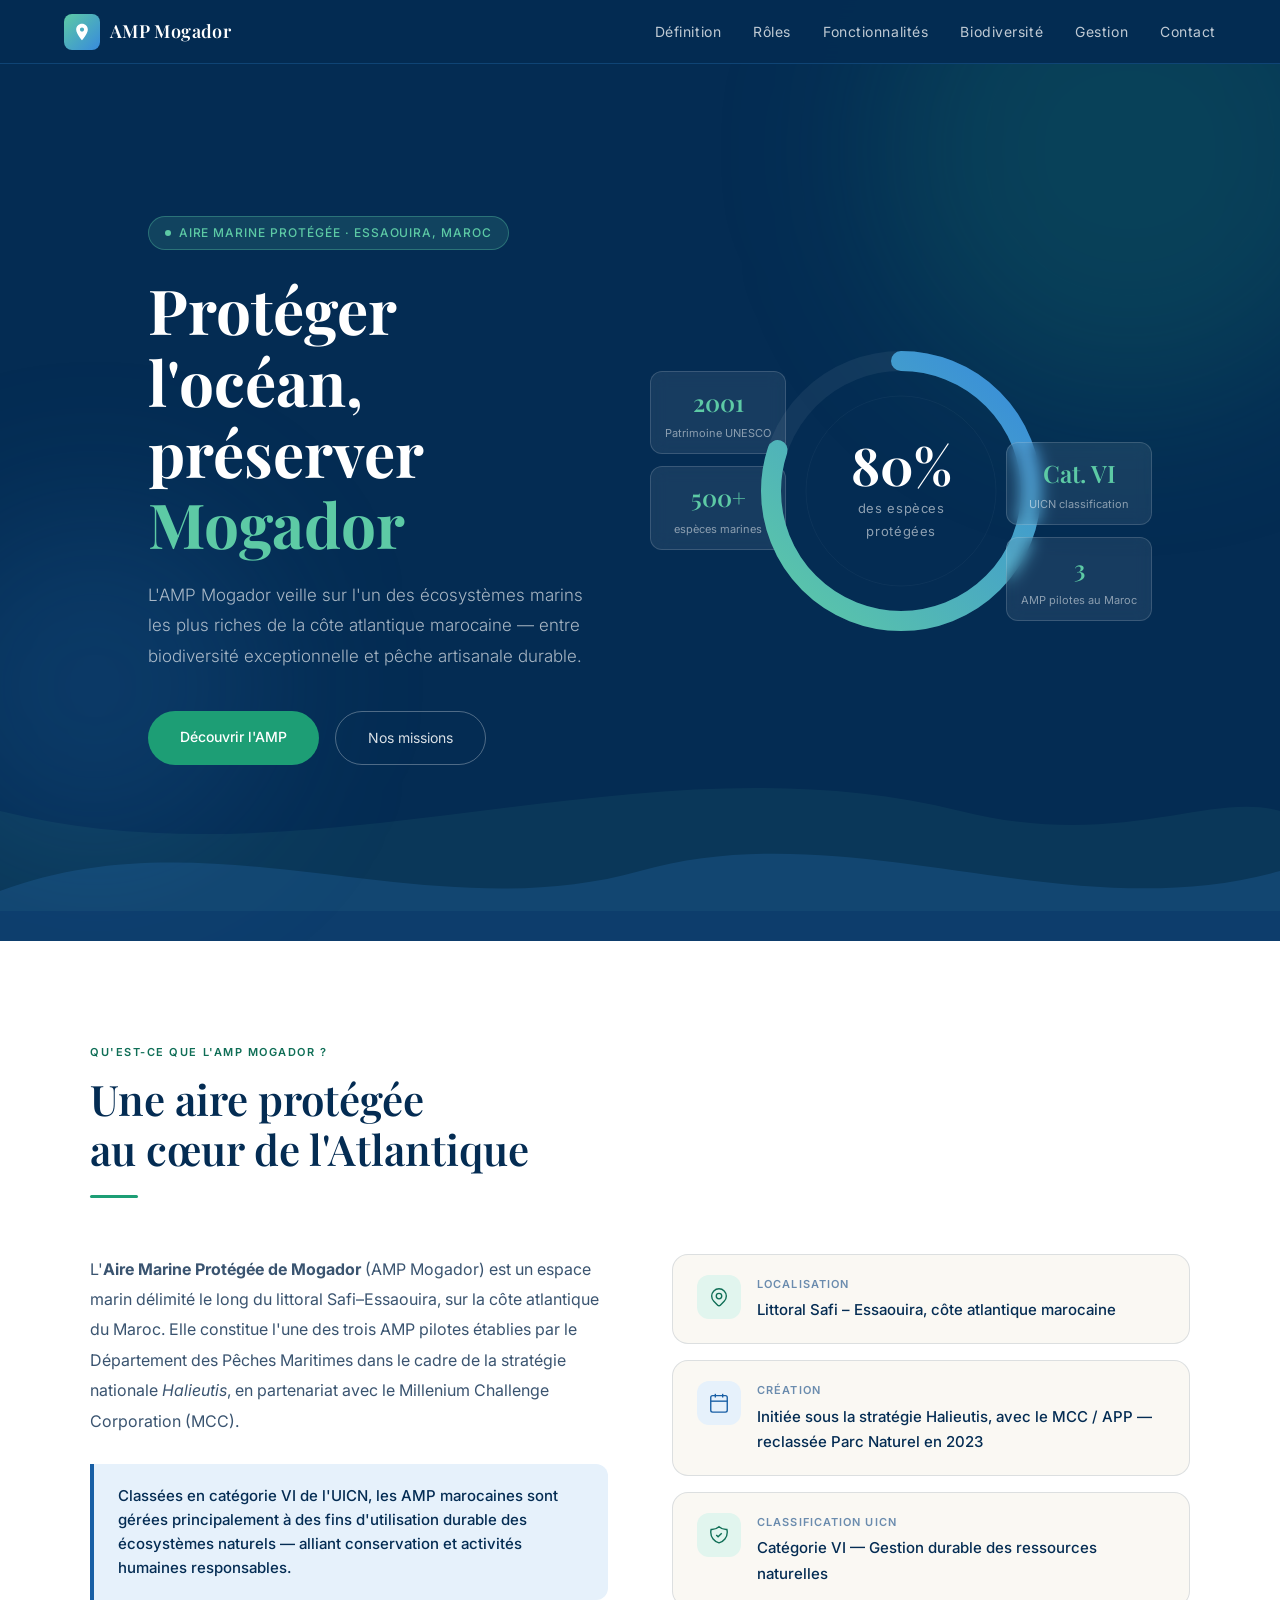
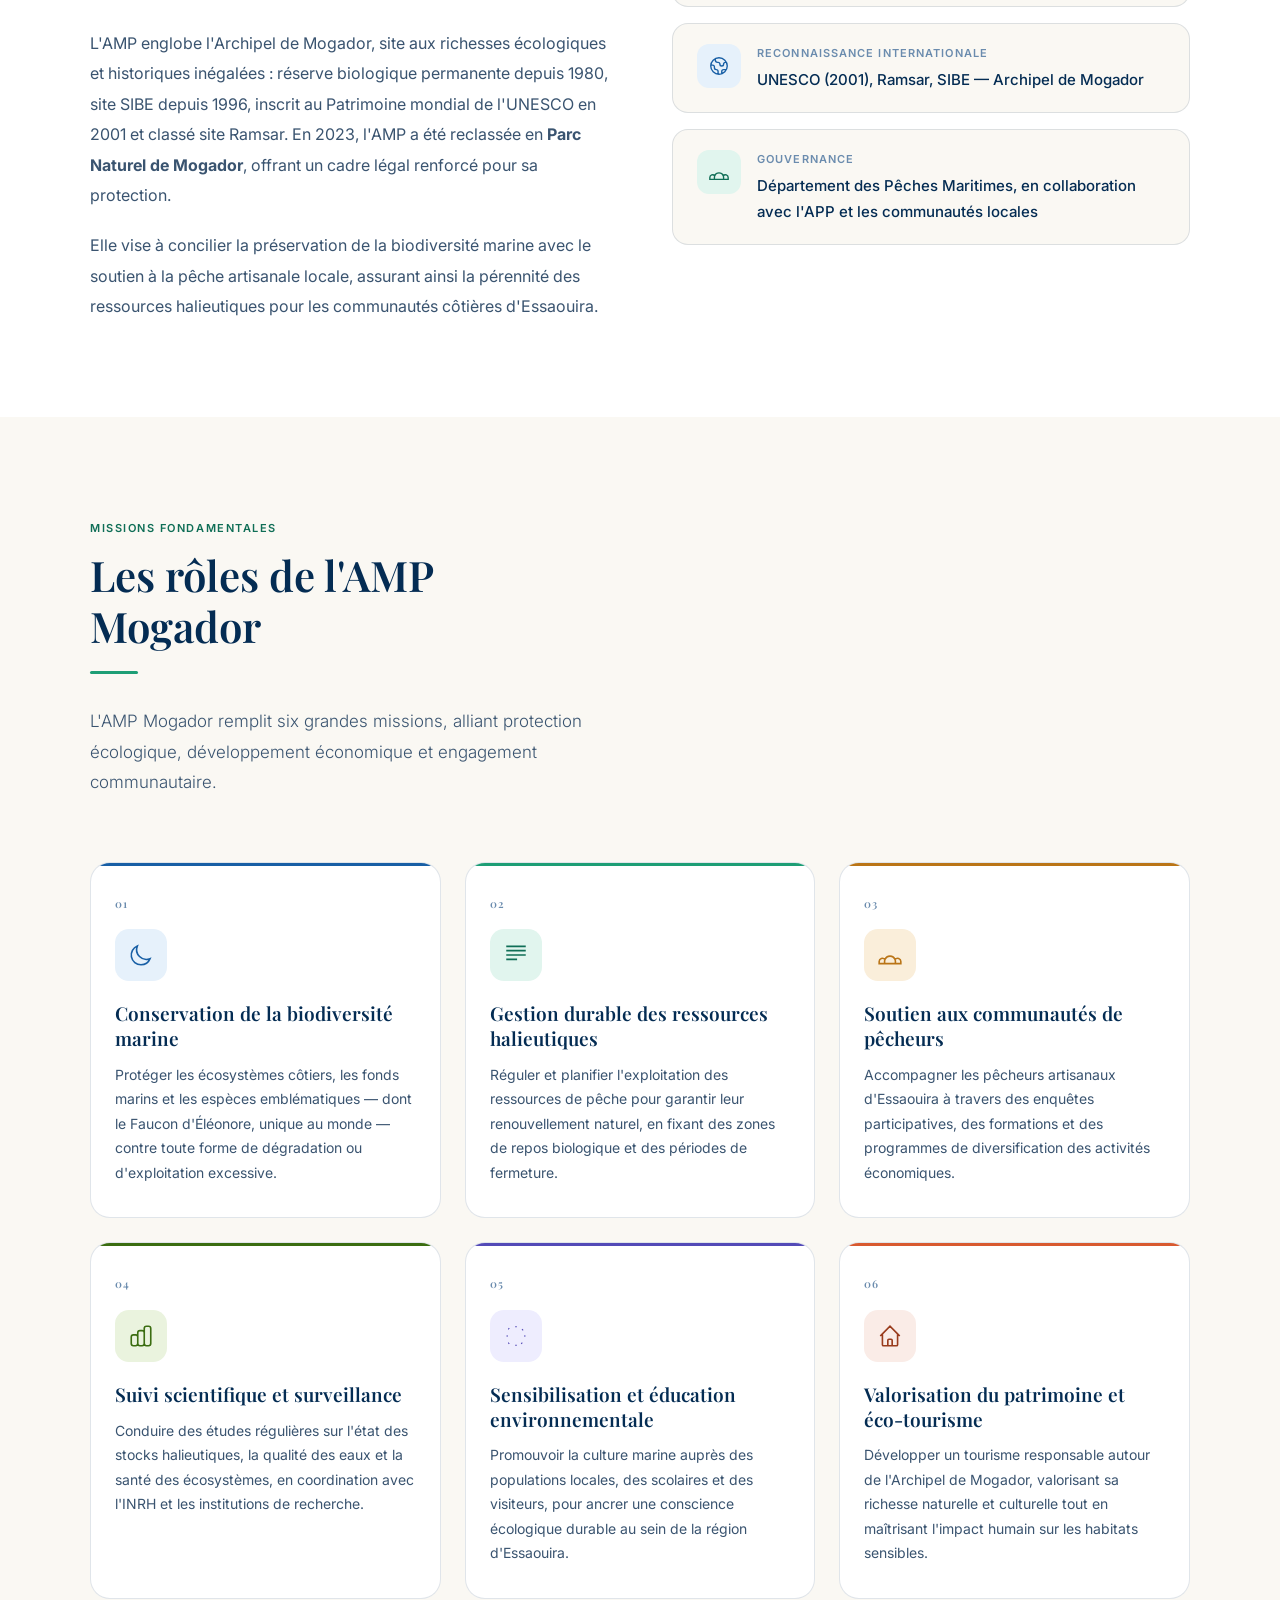
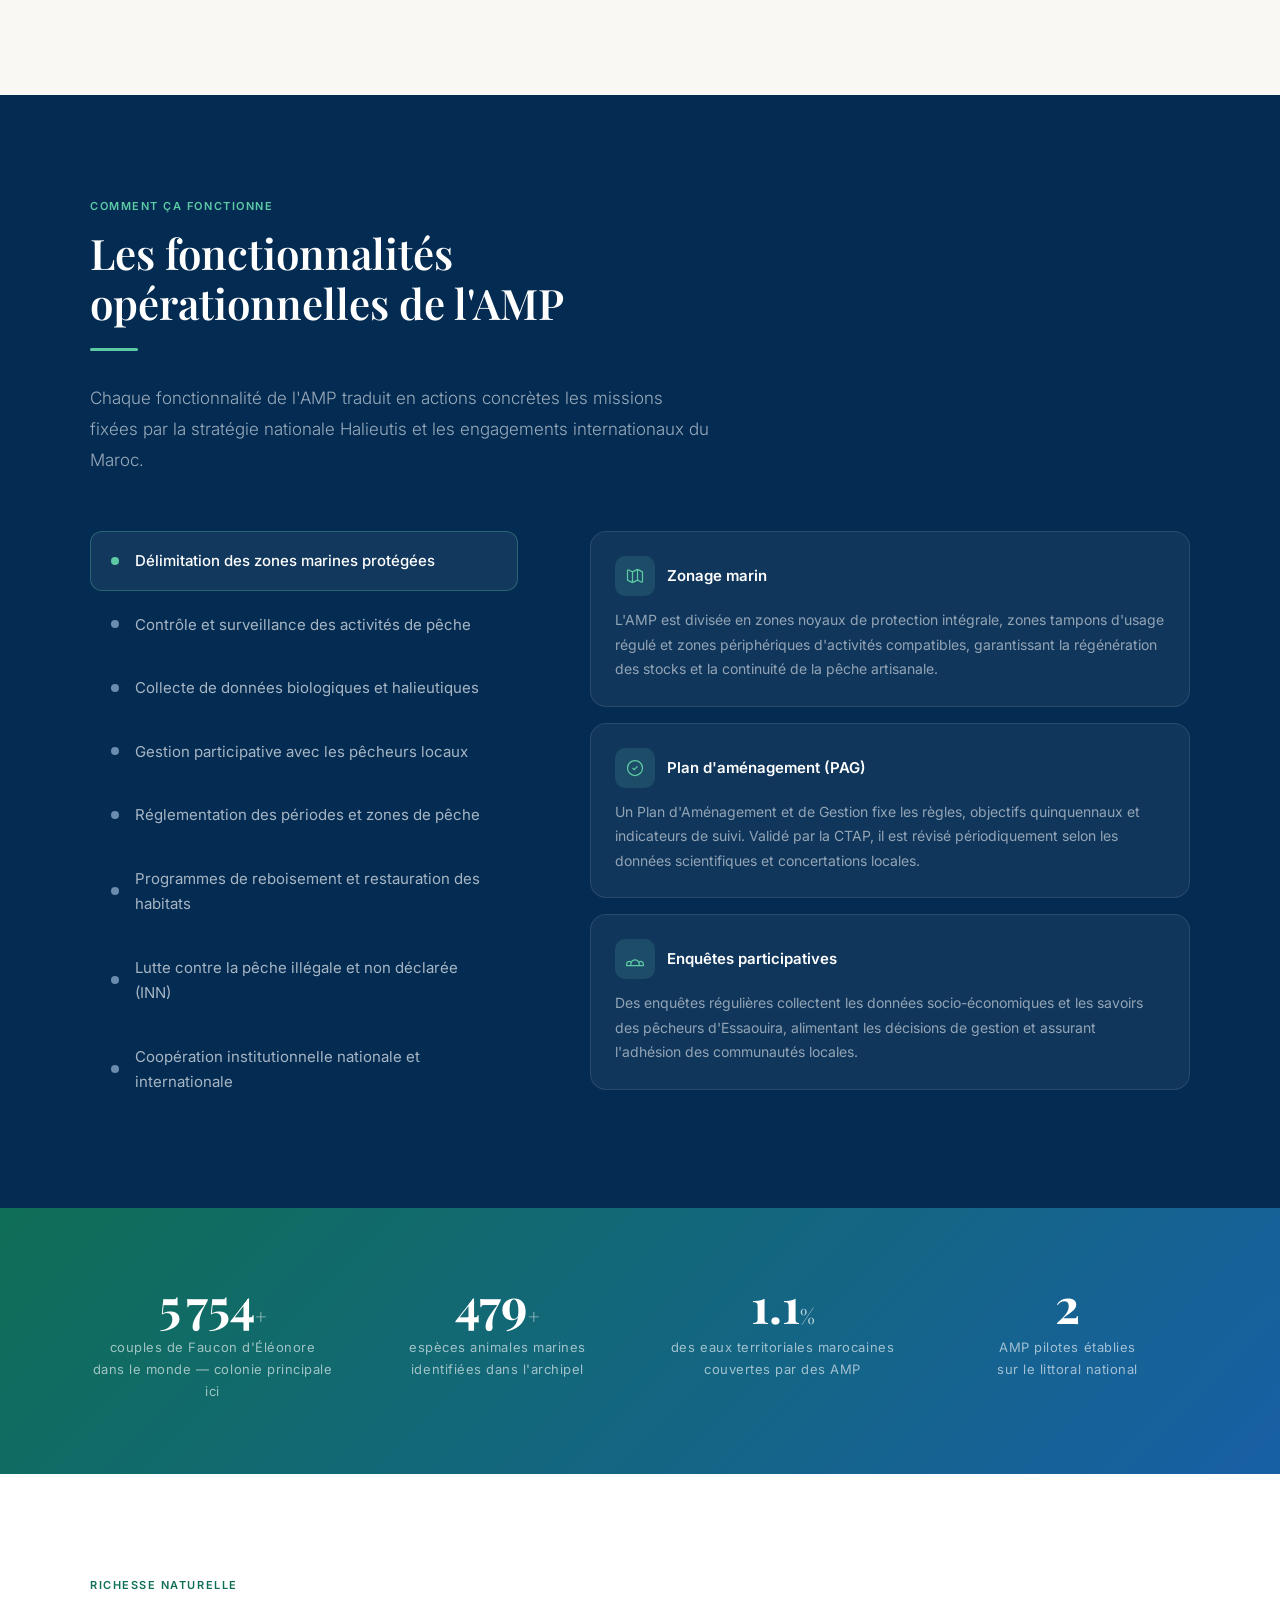
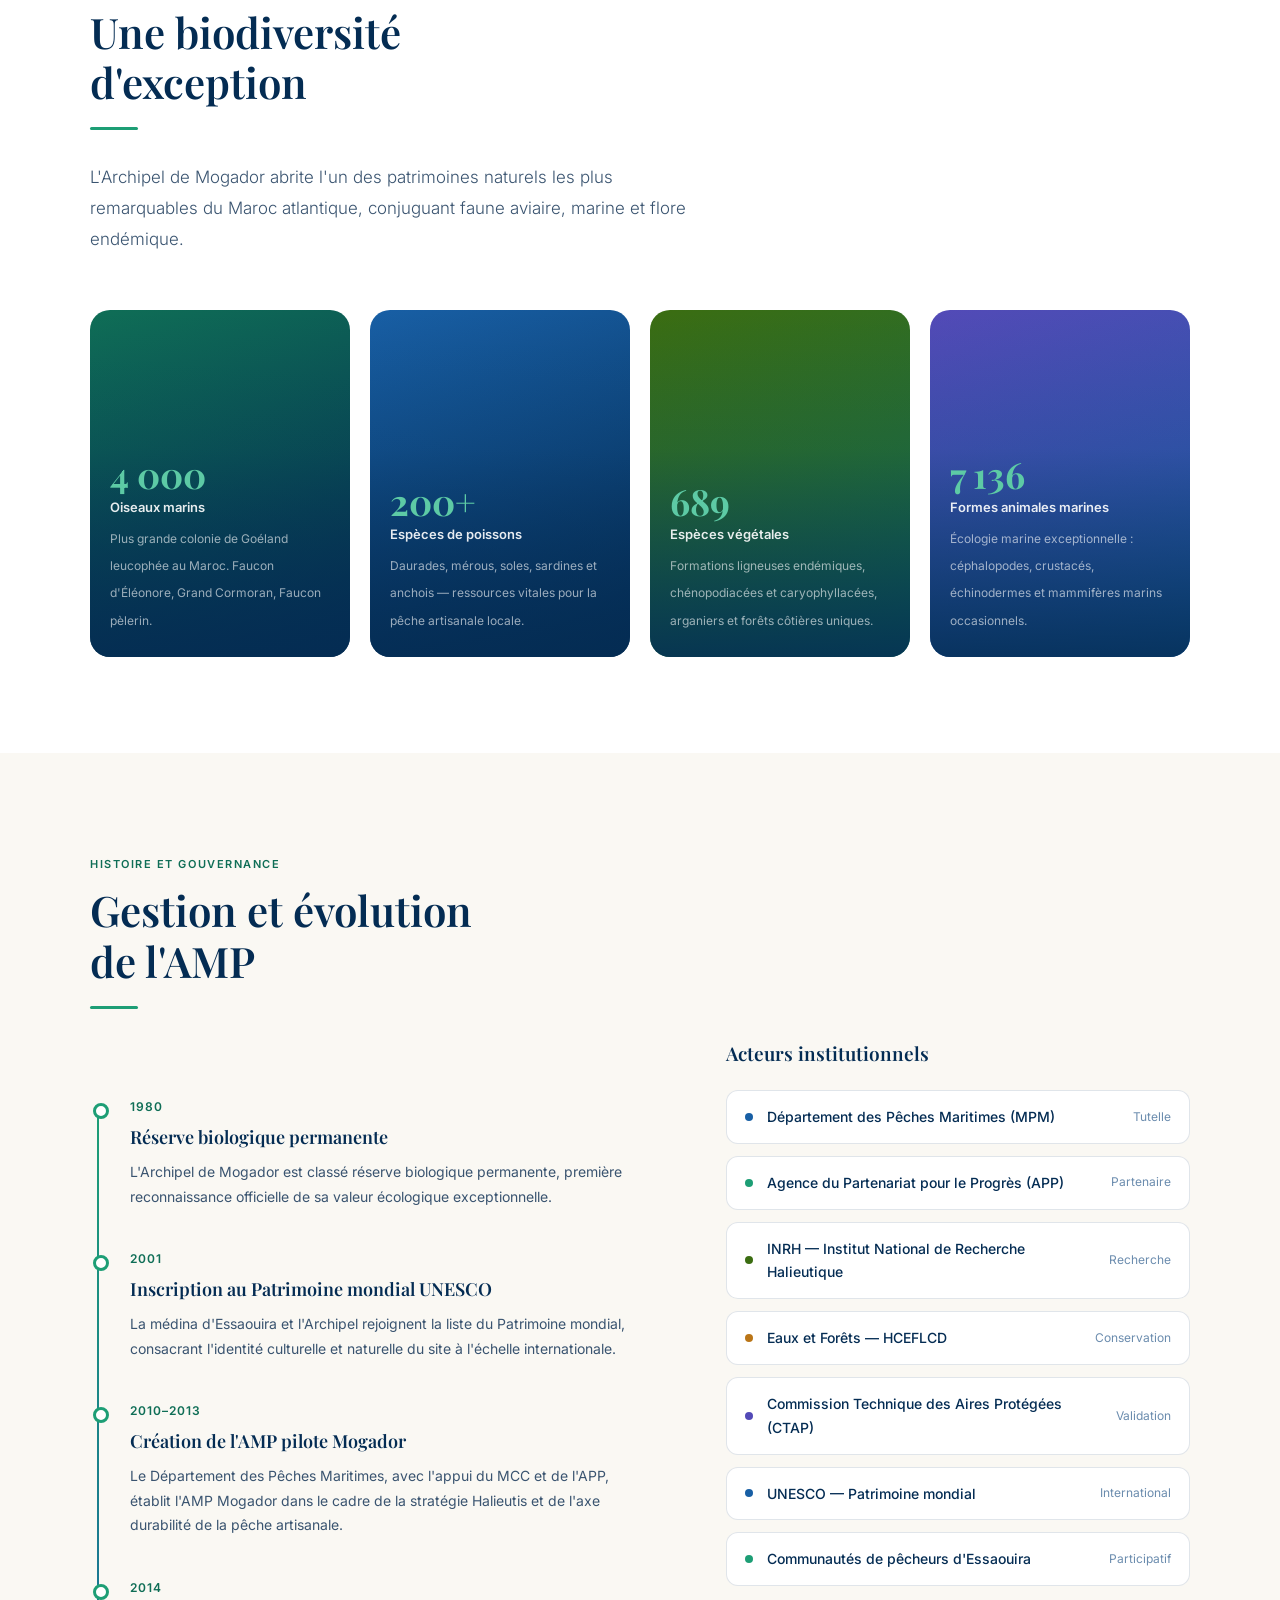
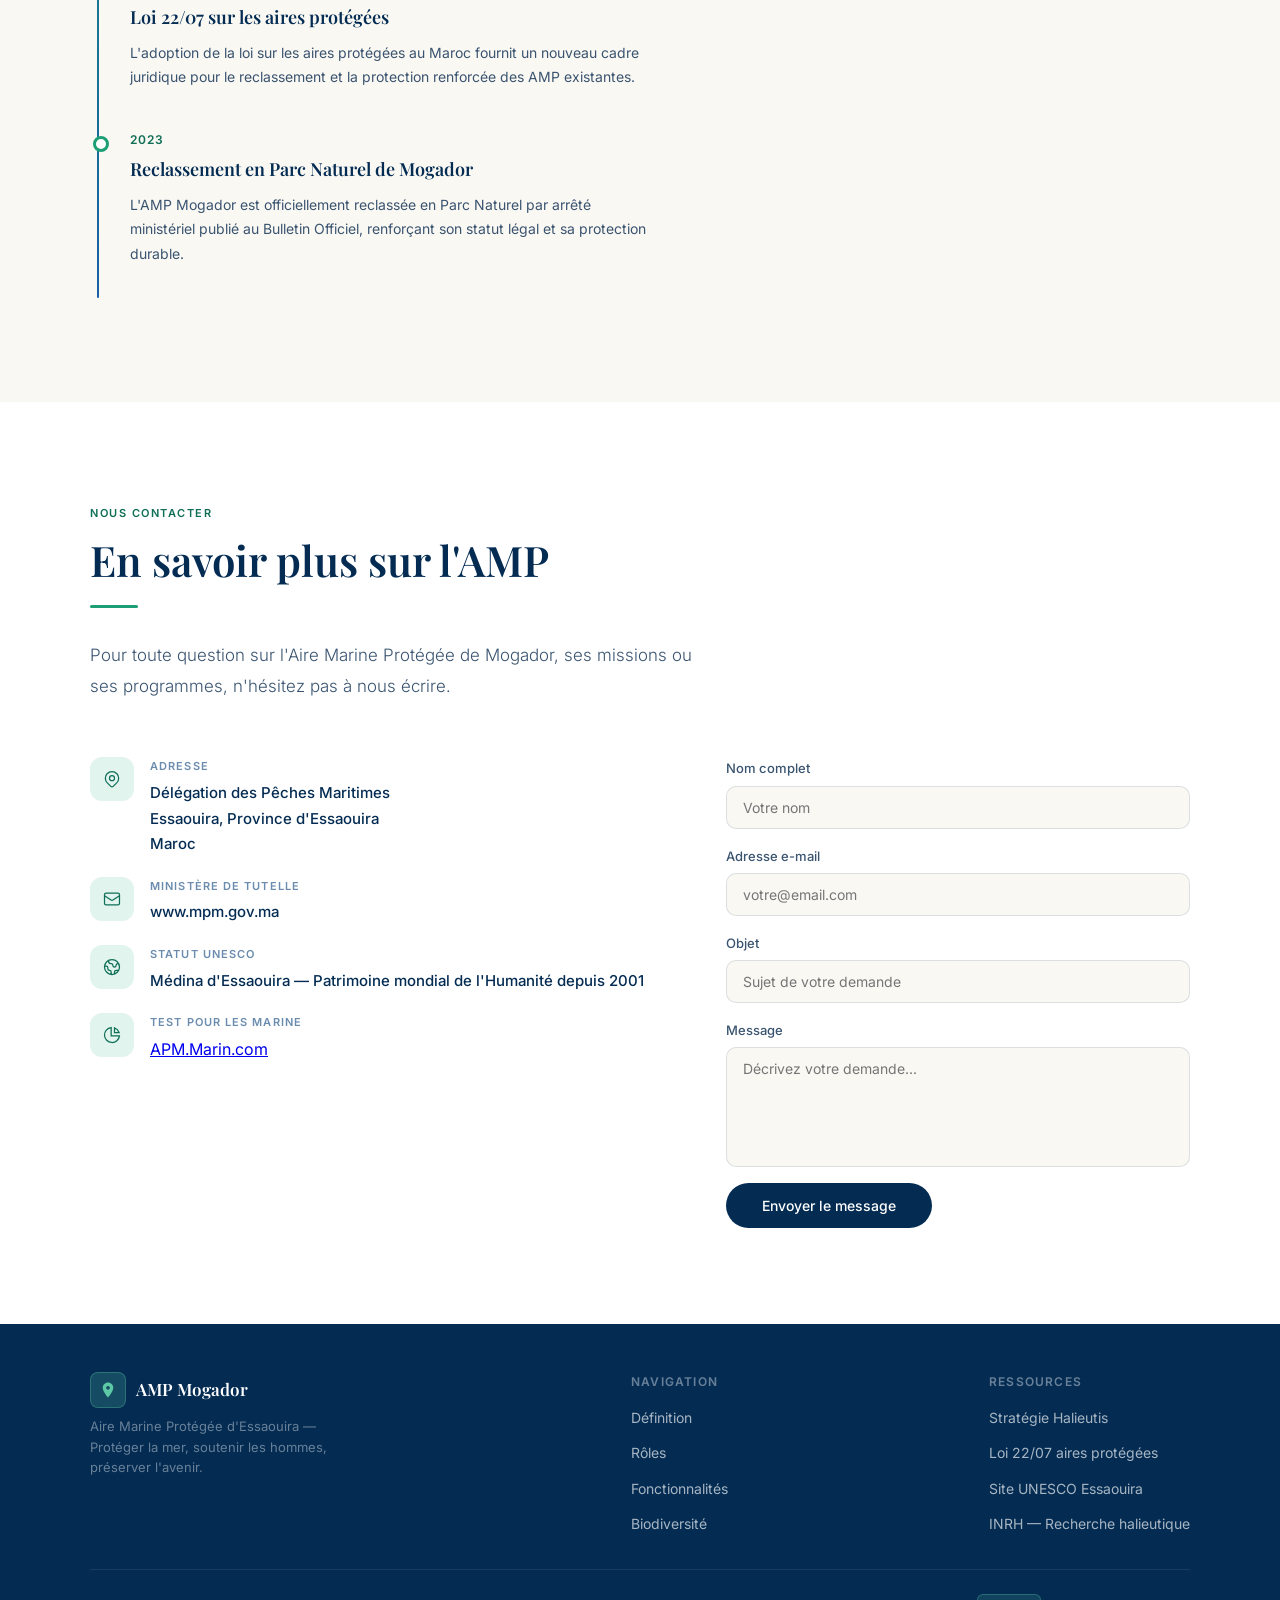
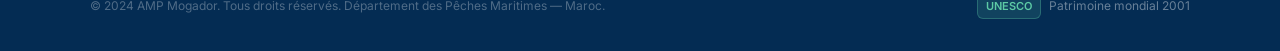
==== index.html @ 1aa1cd3d "Add files via upload" ====
<!DOCTYPE html>
<html lang="fr">
<head>
<meta charset="UTF-8">
<meta name="viewport" content="width=device-width, initial-scale=1.0">
<title>AMP Mogador — Aire Marine Protégée d'Essaouira</title>
<script src="main.js"></script>
<link rel="stylesheet" type="text/css" href="style.css">
<link href="https://fonts.googleapis.com/css2?family=Playfair+Display:wght@400;600;700&family=Inter:wght@300;400;500;600&display=swap" rel="stylesheet">

</head>
<body>

<!-- NAV -->
<nav>
  <a class="nav-logo" href="#">
    <div class="nav-logo-icon">
      <svg viewBox="0 0 24 24" xmlns="http://www.w3.org/2000/svg">
        <path d="M12 2C8.13 2 5 5.13 5 9c0 5.25 7 13 7 13s7-7.75 7-13c0-3.87-3.13-7-7-7zm0 9.5c-1.38 0-2.5-1.12-2.5-2.5S10.62 6.5 12 6.5s2.5 1.12 2.5 2.5S13.38 11.5 12 11.5z"/>
      </svg>
    </div>
    <span class="nav-logo-text">AMP Mogador</span>
  </a>
  <ul class="nav-links">
    <li><a href="#definition">Définition</a></li>
    <li><a href="#roles">Rôles</a></li>
    <li><a href="#fonctionnalites">Fonctionnalités</a></li>
    <li><a href="#biodiversite">Biodiversité</a></li>
    <li><a href="#gestion">Gestion</a></li>
    <li><a href="#contact">Contact</a></li>
  </ul>
</nav>

<!-- HERO -->
<section class="hero" id="accueil">
  <div class="hero-bg">
    <div class="hero-orb orb-1"></div>
    <div class="hero-orb orb-2"></div>
    <div class="wave wave-2">
      <svg viewBox="0 0 1440 260" preserveAspectRatio="none">
        <path fill="rgba(93,202,165,1)" d="M0,160 C360,240 720,80 1080,160 C1260,200 1360,140 1440,160 L1440,260 L0,260 Z"/>
      </svg>
    </div>
    <div class="wave wave-3">
      <svg viewBox="0 0 1440 260" preserveAspectRatio="none">
        <path fill="rgba(55,138,221,1)" d="M0,200 C240,120 480,240 720,180 C960,120 1200,240 1440,180 L1440,260 L0,260 Z"/>
      </svg>
    </div>
  </div>

  <div class="hero-content">
    <div class="hero-left">
      <div class="hero-label">Aire Marine Protégée · Essaouira, Maroc</div>
      <h1 class="hero-title">Protéger l'océan,<br>préserver <em>Mogador</em></h1>
      <p class="hero-subtitle">L'AMP Mogador veille sur l'un des écosystèmes marins les plus riches de la côte atlantique marocaine — entre biodiversité exceptionnelle et pêche artisanale durable.</p>
      <div class="hero-cta">
        <a href="#definition" class="btn-primary">Découvrir l'AMP</a>
        <a href="#roles" class="btn-secondary">Nos missions</a>
      </div>
    </div>

    <div class="hero-visual">
      <div class="hero-badges left" style="top: 40px;">
        <div class="hero-badge">
          <span class="hero-badge-num">2001</span>
          <span class="hero-badge-txt">Patrimoine UNESCO</span>
        </div>
        <div class="hero-badge">
          <span class="hero-badge-num">500+</span>
          <span class="hero-badge-txt">espèces marines</span>
        </div>
      </div>

      <div class="stat-ring">
        <svg viewBox="0 0 320 320" fill="none" xmlns="http://www.w3.org/2000/svg">
          <circle cx="160" cy="160" r="130" stroke="rgba(255,255,255,0.06)" stroke-width="20"/>
          <circle cx="160" cy="160" r="130" stroke="url(#rg1)" stroke-width="20" stroke-linecap="round" stroke-dasharray="817" stroke-dashoffset="163"/>
          <defs>
            <linearGradient id="rg1" x1="0%" y1="0%" x2="100%" y2="100%">
              <stop offset="0%" stop-color="#5DCAA5"/>
              <stop offset="100%" stop-color="#378ADD"/>
            </linearGradient>
          </defs>
          <circle cx="160" cy="160" r="95" stroke="rgba(255,255,255,0.04)" stroke-width="1"/>
        </svg>
        <div class="stat-ring-center">
          <span class="stat-ring-number">80%</span>
          <span class="stat-ring-label">des espèces<br>protégées</span>
        </div>
      </div>

      <div class="hero-badges right" style="bottom: 30px;">
        <div class="hero-badge">
          <span class="hero-badge-num">Cat. VI</span>
          <span class="hero-badge-txt">UICN classification</span>
        </div>
        <div class="hero-badge">
          <span class="hero-badge-num">3</span>
          <span class="hero-badge-txt">AMP pilotes au Maroc</span>
        </div>
      </div>
    </div>
  </div>
</section>

<!-- DÉFINITION -->
<section id="definition">
  <div class="container">
    <span class="section-eyebrow">Qu'est-ce que l'AMP Mogador ?</span>
    <h2 class="section-title">Une aire protégée<br>au cœur de l'Atlantique</h2>
    <div class="divider"></div>

    <div class="definition-grid">
      <div class="definition-text fade-up">
        <p>L'<strong>Aire Marine Protégée de Mogador</strong> (AMP Mogador) est un espace marin délimité le long du littoral Safi–Essaouira, sur la côte atlantique du Maroc. Elle constitue l'une des trois AMP pilotes établies par le Département des Pêches Maritimes dans le cadre de la stratégie nationale <em>Halieutis</em>, en partenariat avec le Millenium Challenge Corporation (MCC).</p>

        <div class="highlight-box">
          <p>Classées en catégorie VI de l'UICN, les AMP marocaines sont gérées principalement à des fins d'utilisation durable des écosystèmes naturels — alliant conservation et activités humaines responsables.</p>
        </div>

        <p>L'AMP englobe l'Archipel de Mogador, site aux richesses écologiques et historiques inégalées : réserve biologique permanente depuis 1980, site SIBE depuis 1996, inscrit au Patrimoine mondial de l'UNESCO en 2001 et classé site Ramsar. En 2023, l'AMP a été reclassée en <strong>Parc Naturel de Mogador</strong>, offrant un cadre légal renforcé pour sa protection.</p>

        <p>Elle vise à concilier la préservation de la biodiversité marine avec le soutien à la pêche artisanale locale, assurant ainsi la pérennité des ressources halieutiques pour les communautés côtières d'Essaouira.</p>
      </div>

      <div class="key-facts fade-up">
        <div class="fact-card">
          <div class="fact-icon teal">
            <svg viewBox="0 0 24 24" stroke-width="1.5" xmlns="http://www.w3.org/2000/svg"><path d="M17.657 16.657L13.414 20.9a1.998 1.998 0 01-2.827 0l-4.244-4.243a8 8 0 1111.314 0z"/><path d="M15 11a3 3 0 11-6 0 3 3 0 016 0z"/></svg>
          </div>
          <div>
            <div class="fact-label">Localisation</div>
            <div class="fact-value">Littoral Safi – Essaouira, côte atlantique marocaine</div>
          </div>
        </div>

        <div class="fact-card">
          <div class="fact-icon blue">
            <svg viewBox="0 0 24 24" stroke-width="1.5" xmlns="http://www.w3.org/2000/svg"><rect x="3" y="4" width="18" height="18" rx="2" ry="2"/><line x1="16" y1="2" x2="16" y2="6"/><line x1="8" y1="2" x2="8" y2="6"/><line x1="3" y1="10" x2="21" y2="10"/></svg>
          </div>
          <div>
            <div class="fact-label">Création</div>
            <div class="fact-value">Initiée sous la stratégie Halieutis, avec le MCC / APP — reclassée Parc Naturel en 2023</div>
          </div>
        </div>

        <div class="fact-card">
          <div class="fact-icon teal">
            <svg viewBox="0 0 24 24" stroke-width="1.5" xmlns="http://www.w3.org/2000/svg"><path d="M9 12l2 2 4-4m5.618-4.016A11.955 11.955 0 0112 2.944a11.955 11.955 0 01-8.618 3.04A12.02 12.02 0 003 9c0 5.591 3.824 10.29 9 11.622 5.176-1.332 9-6.03 9-11.622 0-1.042-.133-2.052-.382-3.016z"/></svg>
          </div>
          <div>
            <div class="fact-label">Classification UICN</div>
            <div class="fact-value">Catégorie VI — Gestion durable des ressources naturelles</div>
          </div>
        </div>

        <div class="fact-card">
          <div class="fact-icon blue">
            <svg viewBox="0 0 24 24" stroke-width="1.5" xmlns="http://www.w3.org/2000/svg"><path d="M3.055 11H5a2 2 0 012 2v1a2 2 0 002 2 2 2 0 012 2v2.945M8 3.935V5.5A2.5 2.5 0 0010.5 8h.5a2 2 0 012 2 2 2 0 104 0 2 2 0 012-2h1.064M15 20.488V18a2 2 0 012-2h3.064M21 12a9 9 0 11-18 0 9 9 0 0118 0z"/></svg>
          </div>
          <div>
            <div class="fact-label">Reconnaissance internationale</div>
            <div class="fact-value">UNESCO (2001), Ramsar, SIBE — Archipel de Mogador</div>
          </div>
        </div>

        <div class="fact-card">
          <div class="fact-icon teal">
            <svg viewBox="0 0 24 24" stroke-width="1.5" xmlns="http://www.w3.org/2000/svg"><path d="M17 20h5v-2a3 3 0 00-5.356-1.857M17 20H7m10 0v-2c0-.656-.126-1.283-.356-1.857M7 20H2v-2a3 3 0 015.356-1.857M7 20v-2c0-.656.126-1.283.356-1.857m0 0a5.002 5.002 0 019.288 0"/></svg>
          </div>
          <div>
            <div class="fact-label">Gouvernance</div>
            <div class="fact-value">Département des Pêches Maritimes, en collaboration avec l'APP et les communautés locales</div>
          </div>
        </div>
      </div>
    </div>
  </div>
</section>

<!-- RÔLES -->
<section id="roles">
  <div class="container">
    <div class="roles-intro">
      <div>
        <span class="section-eyebrow">Missions fondamentales</span>
        <h2 class="section-title">Les rôles de l'AMP Mogador</h2>
        <div class="divider"></div>
        <p class="section-lead">L'AMP Mogador remplit six grandes missions, alliant protection écologique, développement économique et engagement communautaire.</p>
      </div>
      <div></div>
    </div>

    <div class="roles-grid">
      <div class="role-card ocean fade-up">
        <div class="role-number">01</div>
        <div class="role-icon-wrap ocean">
          <svg viewBox="0 0 24 24" xmlns="http://www.w3.org/2000/svg"><path d="M20.354 15.354A9 9 0 018.646 3.646 9.003 9.003 0 0012 21a9.003 9.003 0 008.354-5.646z"/></svg>
        </div>
        <h3 class="role-title">Conservation de la biodiversité marine</h3>
        <p class="role-desc">Protéger les écosystèmes côtiers, les fonds marins et les espèces emblématiques — dont le Faucon d'Éléonore, unique au monde — contre toute forme de dégradation ou d'exploitation excessive.</p>
      </div>

      <div class="role-card teal fade-up">
        <div class="role-number">02</div>
        <div class="role-icon-wrap teal">
          <svg viewBox="0 0 24 24" xmlns="http://www.w3.org/2000/svg"><path d="M3 4h18M3 8h18M3 12h18M3 16h10"/></svg>
        </div>
        <h3 class="role-title">Gestion durable des ressources halieutiques</h3>
        <p class="role-desc">Réguler et planifier l'exploitation des ressources de pêche pour garantir leur renouvellement naturel, en fixant des zones de repos biologique et des périodes de fermeture.</p>
      </div>

      <div class="role-card amber fade-up">
        <div class="role-number">03</div>
        <div class="role-icon-wrap amber">
          <svg viewBox="0 0 24 24" xmlns="http://www.w3.org/2000/svg"><path d="M17 20h5v-2a3 3 0 00-5.356-1.857M17 20H7m10 0v-2c0-.656-.126-1.283-.356-1.857M7 20H2v-2a3 3 0 015.356-1.857M7 20v-2c0-.656.126-1.283.356-1.857m0 0a5.002 5.002 0 019.288 0"/></svg>
        </div>
        <h3 class="role-title">Soutien aux communautés de pêcheurs</h3>
        <p class="role-desc">Accompagner les pêcheurs artisanaux d'Essaouira à travers des enquêtes participatives, des formations et des programmes de diversification des activités économiques.</p>
      </div>

      <div class="role-card green fade-up">
        <div class="role-number">04</div>
        <div class="role-icon-wrap green">
          <svg viewBox="0 0 24 24" xmlns="http://www.w3.org/2000/svg"><path d="M9 19v-6a2 2 0 00-2-2H5a2 2 0 00-2 2v6a2 2 0 002 2h2a2 2 0 002-2zm0 0V9a2 2 0 012-2h2a2 2 0 012 2v10m-6 0a2 2 0 002 2h2a2 2 0 002-2m0 0V5a2 2 0 012-2h2a2 2 0 012 2v14a2 2 0 01-2 2h-2a2 2 0 01-2-2z"/></svg>
        </div>
        <h3 class="role-title">Suivi scientifique et surveillance</h3>
        <p class="role-desc">Conduire des études régulières sur l'état des stocks halieutiques, la qualité des eaux et la santé des écosystèmes, en coordination avec l'INRH et les institutions de recherche.</p>
      </div>

      <div class="role-card purple fade-up">
        <div class="role-number">05</div>
        <div class="role-icon-wrap purple">
          <svg viewBox="0 0 24 24" xmlns="http://www.w3.org/2000/svg"><path d="M12 3v1m0 16v1m8.66-9h-1M4.34 12h-1m15.07-6.07l-.71.71M5.64 18.36l-.71.71m12.73 0l-.71-.71M5.64 5.64l-.71-.71"/></svg>
        </div>
        <h3 class="role-title">Sensibilisation et éducation environnementale</h3>
        <p class="role-desc">Promouvoir la culture marine auprès des populations locales, des scolaires et des visiteurs, pour ancrer une conscience écologique durable au sein de la région d'Essaouira.</p>
      </div>

      <div class="role-card coral fade-up">
        <div class="role-number">06</div>
        <div class="role-icon-wrap coral">
          <svg viewBox="0 0 24 24" xmlns="http://www.w3.org/2000/svg"><path d="M3 12l2-2m0 0l7-7 7 7M5 10v10a1 1 0 001 1h3m10-11l2 2m-2-2v10a1 1 0 01-1 1h-3m-6 0a1 1 0 001-1v-4a1 1 0 011-1h2a1 1 0 011 1v4a1 1 0 001 1m-6 0h6"/></svg>
        </div>
        <h3 class="role-title">Valorisation du patrimoine et éco-tourisme</h3>
        <p class="role-desc">Développer un tourisme responsable autour de l'Archipel de Mogador, valorisant sa richesse naturelle et culturelle tout en maîtrisant l'impact humain sur les habitats sensibles.</p>
      </div>
    </div>
  </div>
</section>

<!-- FONCTIONNALITÉS -->
<section id="fonctionnalites">
  <div class="container">
    <span class="section-eyebrow">Comment ça fonctionne</span>
    <h2 class="section-title">Les fonctionnalités<br>opérationnelles de l'AMP</h2>
    <div class="divider"></div>
    <p class="section-lead">Chaque fonctionnalité de l'AMP traduit en actions concrètes les missions fixées par la stratégie nationale Halieutis et les engagements internationaux du Maroc.</p>

    <div class="func-layout">
      <div class="func-list">
        <div class="func-item active">
          <div class="func-item-dot"></div>
          <span class="func-item-text">Délimitation des zones marines protégées</span>
        </div>
        <div class="func-item">
          <div class="func-item-dot"></div>
          <span class="func-item-text">Contrôle et surveillance des activités de pêche</span>
        </div>
        <div class="func-item">
          <div class="func-item-dot"></div>
          <span class="func-item-text">Collecte de données biologiques et halieutiques</span>
        </div>
        <div class="func-item">
          <div class="func-item-dot"></div>
          <span class="func-item-text">Gestion participative avec les pêcheurs locaux</span>
        </div>
        <div class="func-item">
          <div class="func-item-dot"></div>
          <span class="func-item-text">Réglementation des périodes et zones de pêche</span>
        </div>
        <div class="func-item">
          <div class="func-item-dot"></div>
          <span class="func-item-text">Programmes de reboisement et restauration des habitats</span>
        </div>
        <div class="func-item">
          <div class="func-item-dot"></div>
          <span class="func-item-text">Lutte contre la pêche illégale et non déclarée (INN)</span>
        </div>
        <div class="func-item">
          <div class="func-item-dot"></div>
          <span class="func-item-text">Coopération institutionnelle nationale et internationale</span>
        </div>
      </div>

      <div class="func-detail">
        <div class="func-detail-cards">
          <div class="func-detail-card">
            <div class="func-detail-card-head">
              <div class="func-detail-icon">
                <svg viewBox="0 0 24 24" xmlns="http://www.w3.org/2000/svg"><path d="M9 20l-5.447-2.724A1 1 0 013 16.382V5.618a1 1 0 011.447-.894L9 7m0 13l6-3m-6 3V7m6 10l4.553 2.276A1 1 0 0021 18.382V7.618a1 1 0 00-.553-.894L15 4m0 13V4m0 0L9 7"/></svg>
              </div>
              <span class="func-detail-card-title">Zonage marin</span>
            </div>
            <p>L'AMP est divisée en zones fonctionnelles distinctes : zones noyaux de protection intégrale, zones tampons d'usage régulé et zones périphériques d'activités compatibles. Ce zonage garantit à la fois la régénération des stocks et la continuité des pratiques de pêche artisanale.</p>
          </div>

          <div class="func-detail-card">
            <div class="func-detail-card-head">
              <div class="func-detail-icon">
                <svg viewBox="0 0 24 24" xmlns="http://www.w3.org/2000/svg"><path d="M9 12l2 2 4-4m6 2a9 9 0 11-18 0 9 9 0 0118 0z"/></svg>
              </div>
              <span class="func-detail-card-title">Plan d'aménagement et de gestion (PAG)</span>
            </div>
            <p>Un Plan d'Aménagement et de Gestion définit les règles, les objectifs quinquennaux et les indicateurs de suivi de l'AMP. Ce document, validé par la Commission Technique des Aires Protégées (CTAP), est révisé périodiquement sur la base des données scientifiques et des concertations locales.</p>
          </div>

          <div class="func-detail-card">
            <div class="func-detail-card-head">
              <div class="func-detail-icon">
                <svg viewBox="0 0 24 24" xmlns="http://www.w3.org/2000/svg"><path d="M17 20h5v-2a3 3 0 00-5.356-1.857M17 20H7m10 0v-2c0-.656-.126-1.283-.356-1.857M7 20H2v-2a3 3 0 015.356-1.857M7 20v-2c0-.656.126-1.283.356-1.857m0 0a5.002 5.002 0 019.288 0"/></svg>
              </div>
              <span class="func-detail-card-title">Enquêtes participatives auprès des pêcheurs</span>
            </div>
            <p>Des enquêtes régulières collectent les données socio-économiques et les connaissances traditionnelles des pêcheurs d'Essaouira. Ces informations alimentent les décisions de gestion et permettent d'adapter les réglementations aux réalités du terrain, assurant l'adhésion des communautés locales.</p>
          </div>
        </div>
      </div>
    </div>
  </div>
</section>

<!-- STATS BANNER -->
<div class="stats-banner">
  <div class="stats-inner">
    <div class="stat-item">
      <span class="stat-num">6 000<span class="stat-unit">+</span></span>
      <div class="stat-desc">couples de Faucon d'Éléonore<br>dans le monde — colonie principale ici</div>
    </div>
    <div class="stat-item">
      <span class="stat-num">500<span class="stat-unit">+</span></span>
      <div class="stat-desc">espèces animales marines<br>identifiées dans l'archipel</div>
    </div>
    <div class="stat-item">
      <span class="stat-num">1,1<span class="stat-unit">%</span></span>
      <div class="stat-desc">des eaux territoriales marocaines<br>couvertes par des AMP</div>
    </div>
    <div class="stat-item">
      <span class="stat-num">3</span>
      <div class="stat-desc">AMP pilotes établies<br>sur le littoral national</div>
    </div>
  </div>
</div>

<!-- BIODIVERSITÉ -->
<section id="biodiversite">
  <div class="container">
    <span class="section-eyebrow">Richesse naturelle</span>
    <h2 class="section-title">Une biodiversité<br>d'exception</h2>
    <div class="divider"></div>
    <p class="section-lead">L'Archipel de Mogador abrite l'un des patrimoines naturels les plus remarquables du Maroc atlantique, conjuguant faune aviaire, marine et flore endémique.</p>

    <div class="bio-grid">
      <div class="bio-card bio-birds fade-up">
        <div class="bio-card-overlay"></div>
        <div class="bio-card-content">
          <span class="bio-count">4 000</span>
          <span class="bio-category">Oiseaux marins</span>
          <span class="bio-desc">Plus grande colonie de Goéland leucophée au Maroc. Faucon d'Éléonore, Grand Cormoran, Faucon pèlerin.</span>
        </div>
      </div>

      <div class="bio-card bio-fish fade-up">
        <div class="bio-card-overlay"></div>
        <div class="bio-card-content">
          <span class="bio-count">200+</span>
          <span class="bio-category">Espèces de poissons</span>
          <span class="bio-desc">Daurades, mérous, soles, sardines et anchois — ressources vitales pour la pêche artisanale locale.</span>
        </div>
      </div>

      <div class="bio-card bio-flora fade-up">
        <div class="bio-card-overlay"></div>
        <div class="bio-card-content">
          <span class="bio-count">689</span>
          <span class="bio-category">Espèces végétales</span>
          <span class="bio-desc">Formations ligneuses endémiques, chénopodiacées et caryophyllacées, arganiers et forêts côtières uniques.</span>
        </div>
      </div>

      <div class="bio-card bio-marine fade-up">
        <div class="bio-card-overlay"></div>
        <div class="bio-card-content">
          <span class="bio-count">7 136</span>
          <span class="bio-category">Formes animales marines</span>
          <span class="bio-desc">Écologie marine exceptionnelle : céphalopodes, crustacés, échinodermes et mammifères marins occasionnels.</span>
        </div>
      </div>
    </div>
  </div>
</section>

<!-- GESTION -->
<section id="gestion">
  <div class="container">
    <span class="section-eyebrow">Histoire et gouvernance</span>
    <h2 class="section-title">Gestion et évolution<br>de l'AMP</h2>
    <div class="divider"></div>

    <div class="gestion-layout">
      <div class="timeline fade-up">
        <div class="timeline-item">
          <div class="timeline-dot"></div>
          <div class="timeline-year">1980</div>
          <div class="timeline-heading">Réserve biologique permanente</div>
          <div class="timeline-body">L'Archipel de Mogador est classé réserve biologique permanente, première reconnaissance officielle de sa valeur écologique exceptionnelle.</div>
        </div>
        <div class="timeline-item">
          <div class="timeline-dot"></div>
          <div class="timeline-year">2001</div>
          <div class="timeline-heading">Inscription au Patrimoine mondial UNESCO</div>
          <div class="timeline-body">La médina d'Essaouira et l'Archipel rejoignent la liste du Patrimoine mondial, consacrant l'identité culturelle et naturelle du site à l'échelle internationale.</div>
        </div>
        <div class="timeline-item">
          <div class="timeline-dot"></div>
          <div class="timeline-year">2010–2013</div>
          <div class="timeline-heading">Création de l'AMP pilote Mogador</div>
          <div class="timeline-body">Le Département des Pêches Maritimes, avec l'appui du MCC et de l'APP, établit l'AMP Mogador dans le cadre de la stratégie Halieutis et de l'axe durabilité de la pêche artisanale.</div>
        </div>
        <div class="timeline-item">
          <div class="timeline-dot"></div>
          <div class="timeline-year">2014</div>
          <div class="timeline-heading">Loi 22/07 sur les aires protégées</div>
          <div class="timeline-body">L'adoption de la loi sur les aires protégées au Maroc fournit un nouveau cadre juridique pour le reclassement et la protection renforcée des AMP existantes.</div>
        </div>
        <div class="timeline-item">
          <div class="timeline-dot"></div>
          <div class="timeline-year">2023</div>
          <div class="timeline-heading">Reclassement en Parc Naturel de Mogador</div>
          <div class="timeline-body">L'AMP Mogador est officiellement reclassée en Parc Naturel par arrêté ministériel publié au Bulletin Officiel, renforçant son statut légal et sa protection durable.</div>
        </div>
      </div>

      <div class="fade-up">
        <h3 class="role-title" style="margin-bottom: 24px;">Acteurs institutionnels</h3>
        <div class="partner-list">
          <div class="partner-row">
            <div class="partner-dot dot-ocean"></div>
            <span class="partner-name">Département des Pêches Maritimes (MPM)</span>
            <span class="partner-type">Tutelle</span>
          </div>
          <div class="partner-row">
            <div class="partner-dot dot-teal"></div>
            <span class="partner-name">Agence du Partenariat pour le Progrès (APP)</span>
            <span class="partner-type">Partenaire</span>
          </div>
          <div class="partner-row">
            <div class="partner-dot dot-green"></div>
            <span class="partner-name">INRH — Institut National de Recherche Halieutique</span>
            <span class="partner-type">Recherche</span>
          </div>
          <div class="partner-row">
            <div class="partner-dot dot-amber"></div>
            <span class="partner-name">Eaux et Forêts — HCEFLCD</span>
            <span class="partner-type">Conservation</span>
          </div>
          <div class="partner-row">
            <div class="partner-dot dot-purple"></div>
            <span class="partner-name">Commission Technique des Aires Protégées (CTAP)</span>
            <span class="partner-type">Validation</span>
          </div>
          <div class="partner-row">
            <div class="partner-dot dot-ocean"></div>
            <span class="partner-name">UNESCO — Patrimoine mondial</span>
            <span class="partner-type">International</span>
          </div>
          <div class="partner-row">
            <div class="partner-dot dot-teal"></div>
            <span class="partner-name">Communautés de pêcheurs d'Essaouira</span>
            <span class="partner-type">Participatif</span>
          </div>
        </div>
      </div>
    </div>
  </div>
</section>

<!-- CONTACT -->
<section id="contact">
  <div class="container">
    <span class="section-eyebrow">Nous contacter</span>
    <h2 class="section-title">En savoir plus sur l'AMP</h2>
    <div class="divider"></div>
    <p class="section-lead">Pour toute question sur l'Aire Marine Protégée de Mogador, ses missions ou ses programmes, n'hésitez pas à nous écrire.</p>

    <div class="contact-grid">
      <div class="contact-info fade-up">
        <div class="contact-row">
          <div class="contact-icon-wrap">
            <svg viewBox="0 0 24 24" xmlns="http://www.w3.org/2000/svg"><path d="M17.657 16.657L13.414 20.9a1.998 1.998 0 01-2.827 0l-4.244-4.243a8 8 0 1111.314 0z"/><path d="M15 11a3 3 0 11-6 0 3 3 0 016 0z"/></svg>
          </div>
          <div>
            <div class="contact-label">Adresse</div>
            <div class="contact-val">Délégation des Pêches Maritimes<br>Essaouira, Province d'Essaouira<br>Maroc</div>
          </div>
        </div>
        <div class="contact-row">
          <div class="contact-icon-wrap">
            <svg viewBox="0 0 24 24" xmlns="http://www.w3.org/2000/svg"><path d="M3 8l7.89 5.26a2 2 0 002.22 0L21 8M5 19h14a2 2 0 002-2V7a2 2 0 00-2-2H5a2 2 0 00-2 2v10a2 2 0 002 2z"/></svg>
          </div>
          <div>
            <div class="contact-label">Ministère de tutelle</div>
            <div class="contact-val">www.mpm.gov.ma</div>
          </div>
        </div>
        <div class="contact-row">
          <div class="contact-icon-wrap">
            <svg viewBox="0 0 24 24" xmlns="http://www.w3.org/2000/svg"><path d="M3.055 11H5a2 2 0 012 2v1a2 2 0 002 2 2 2 0 012 2v2.945M8 3.935V5.5A2.5 2.5 0 0010.5 8h.5a2 2 0 012 2 2 2 0 104 0 2 2 0 012-2h1.064M15 20.488V18a2 2 0 012-2h3.064M21 12a9 9 0 11-18 0 9 9 0 0118 0z"/></svg>
          </div>
          <div>
            <div class="contact-label">Statut UNESCO</div>
            <div class="contact-val">Médina d'Essaouira — Patrimoine mondial de l'Humanité depuis 2001</div>
          </div>
        </div>
        <div class="contact-row">
          <div class="contact-icon-wrap">
            <svg viewBox="0 0 24 24" xmlns="http://www.w3.org/2000/svg"><path d="M11 3.055A9.001 9.001 0 1020.945 13H11V3.055z"/>
  <path d="M20.488 9H15V3.512A9.025 9.025 0 0120.488 9z"/></svg>
          </div>
          <div>
            <div class="contact-label">test pour les Marine</div>
            <a href="http://localhost/AMP/">APM.Marin.com</a>
          </div>
        </div>
      </div>

      <form class="contact-form fade-up" onsubmit="return false;">
        <div class="form-group">
          <label class="form-label">Nom complet</label>
          <input type="text" class="form-input" placeholder="Votre nom">
        </div>
        <div class="form-group">
          <label class="form-label">Adresse e-mail</label>
          <input type="email" class="form-input" placeholder="votre@email.com">
        </div>
        <div class="form-group">
          <label class="form-label">Objet</label>
          <input type="text" class="form-input" placeholder="Sujet de votre demande">
        </div>
        <div class="form-group">
          <label class="form-label">Message</label>
          <textarea class="form-textarea" placeholder="Décrivez votre demande..."></textarea>
        </div>
        <button type="submit" class="form-submit">Envoyer le message</button>
      </form>
    </div>
  </div>
</section>

<!-- FOOTER -->
<footer>
  <div class="footer-inner">
    <div class="footer-top">
      <div>
        <a href="#" class="footer-brand">
          <div class="footer-brand-icon">
            <svg viewBox="0 0 24 24" xmlns="http://www.w3.org/2000/svg"><path d="M12 2C8.13 2 5 5.13 5 9c0 5.25 7 13 7 13s7-7.75 7-13c0-3.87-3.13-7-7-7zm0 9.5c-1.38 0-2.5-1.12-2.5-2.5S10.62 6.5 12 6.5s2.5 1.12 2.5 2.5S13.38 11.5 12 11.5z"/></svg>
          </div>
          <span class="footer-brand-name">AMP Mogador</span>
        </a>
        <p class="footer-tagline">Aire Marine Protégée d'Essaouira — Protéger la mer, soutenir les hommes, préserver l'avenir.</p>
      </div>

      <div class="footer-links-group">
        <h4>Navigation</h4>
        <ul>
          <li><a href="#definition">Définition</a></li>
          <li><a href="#roles">Rôles</a></li>
          <li><a href="#fonctionnalites">Fonctionnalités</a></li>
          <li><a href="#biodiversite">Biodiversité</a></li>
        </ul>
      </div>

      <div class="footer-links-group">
        <h4>Ressources</h4>
        <ul>
          <li><a href="#">Stratégie Halieutis</a></li>
          <li><a href="#">Loi 22/07 aires protégées</a></li>
          <li><a href="#">Site UNESCO Essaouira</a></li>
          <li><a href="#">INRH — Recherche halieutique</a></li>
        </ul>
      </div>
    </div>

    <div class="footer-bottom">
      <span class="footer-copy">© 2024 AMP Mogador. Tous droits réservés. Département des Pêches Maritimes — Maroc.</span>
      <div class="footer-unesco">
        <span class="unesco-badge">UNESCO</span>
        Patrimoine mondial 2001
      </div>
    </div>
  </div>
</footer>

<script>
  const observer = new IntersectionObserver((entries) => {
    entries.forEach(e => {
      if (e.isIntersecting) {
        e.target.classList.add('visible');
        observer.unobserve(e.target);
      }
    });
  }, { threshold: 0.12 });

  document.querySelectorAll('.fade-up').forEach(el => observer.observe(el));

  document.querySelectorAll('.func-item').forEach(item => {
    item.addEventListener('click', () => {
      document.querySelectorAll('.func-item').forEach(i => i.classList.remove('active'));
      item.classList.add('active');
    });
  });

  document.querySelectorAll('a[href^="#"]').forEach(anchor => {
    anchor.addEventListener('click', function(e) {
      const target = document.querySelector(this.getAttribute('href'));
      if (target) {
        e.preventDefault();
        target.scrollIntoView({ behavior: 'smooth', block: 'start' });
      }
    });
  });
</script>
</body>
</html>
---- style.css ----
*, *::before, *::after { box-sizing: border-box; margin: 0; padding: 0; }

  :root {
    --ocean-deep: #042C53;
    --ocean-mid: #185FA5;
    --ocean-light: #378ADD;
    --ocean-pale: #E6F1FB;
    --teal-dark: #0F6E56;
    --teal-mid: #1D9E75;
    --teal-light: #5DCAA5;
    --teal-pale: #E1F5EE;
    --sand: #FAF8F3;
    --sand-dark: #F0EBE0;
    --text-dark: #0D1B2A;
    --text-mid: #3A5470;
    --text-light: #6B8CAE;
    --white: #ffffff;
    --border: rgba(4, 44, 83, 0.12);
  }

  html { scroll-behavior: smooth; }

  body {
    font-family: 'Inter', sans-serif;
    background: var(--sand);
    color: var(--text-dark);
    line-height: 1.7;
    overflow-x: hidden;
  }

  /* ── NAV ── */
  nav {
    position: fixed;
    top: 0; left: 0; right: 0;
    z-index: 100;
    background: rgba(4, 44, 83, 0.96);
    backdrop-filter: blur(12px);
    display: flex;
    align-items: center;
    justify-content: space-between;
    padding: 0 5%;
    height: 64px;
    border-bottom: 1px solid rgba(55, 138, 221, 0.25);
  }

  .nav-logo {
    display: flex;
    align-items: center;
    gap: 10px;
    text-decoration: none;
  }

  .nav-logo-icon {
    width: 36px;
    height: 36px;
    background: linear-gradient(135deg, var(--teal-light), var(--ocean-light));
    border-radius: 8px;
    display: flex;
    align-items: center;
    justify-content: center;
  }

  .nav-logo-icon svg { width: 20px; height: 20px; fill: white; }

  .nav-logo-text {
    font-family: 'Playfair Display', serif;
    font-size: 18px;
    font-weight: 600;
    color: white;
    letter-spacing: 0.02em;
  }

  .nav-links {
    display: flex;
    gap: 32px;
    list-style: none;
  }

  .nav-links a {
    color: rgba(255,255,255,0.75);
    text-decoration: none;
    font-size: 14px;
    font-weight: 400;
    letter-spacing: 0.04em;
    transition: color 0.2s;
  }

  .nav-links a:hover { color: var(--teal-light); }

  /* ── HERO ── */
  .hero {
    min-height: 100vh;
    position: relative;
    display: flex;
    align-items: center;
    overflow: hidden;
    background: var(--ocean-deep);
  }

  .hero-bg {
    position: absolute;
    inset: 0;
    overflow: hidden;
  }

  .wave {
    position: absolute;
    bottom: 0;
    left: 0;
    right: 0;
    height: 260px;
    opacity: 0.12;
  }

  .wave svg { width: 100%; height: 100%; }

  .wave-2 {
    bottom: 30px;
    opacity: 0.07;
    animation: waveDrift 8s ease-in-out infinite alternate;
  }

  .wave-3 {
    bottom: -10px;
    opacity: 0.18;
    animation: waveDrift 12s ease-in-out infinite alternate-reverse;
  }

  @keyframes waveDrift {
    from { transform: translateX(-20px); }
    to   { transform: translateX(20px); }
  }

  .hero-orb {
    position: absolute;
    border-radius: 50%;
    filter: blur(80px);
    pointer-events: none;
  }

  .orb-1 {
    width: 500px; height: 500px;
    background: rgba(29, 158, 117, 0.18);
    top: -100px; right: -100px;
  }

  .orb-2 {
    width: 350px; height: 350px;
    background: rgba(55, 138, 221, 0.15);
    bottom: 80px; left: -80px;
  }

  .hero-content {
    position: relative;
    z-index: 2;
    max-width: 1100px;
    margin: 0 auto;
    padding: 120px 5% 80px;
    display: grid;
    grid-template-columns: 1fr 1fr;
    gap: 60px;
    align-items: center;
  }

  .hero-label {
    display: inline-flex;
    align-items: center;
    gap: 8px;
    background: rgba(93, 202, 165, 0.15);
    border: 1px solid rgba(93, 202, 165, 0.35);
    border-radius: 100px;
    padding: 6px 16px;
    font-size: 12px;
    font-weight: 500;
    color: var(--teal-light);
    letter-spacing: 0.08em;
    text-transform: uppercase;
    margin-bottom: 24px;
  }

  .hero-label::before {
    content: '';
    width: 6px; height: 6px;
    border-radius: 50%;
    background: var(--teal-light);
    animation: pulse 2s ease-in-out infinite;
  }

  @keyframes pulse {
    0%, 100% { opacity: 1; transform: scale(1); }
    50%       { opacity: 0.5; transform: scale(0.7); }
  }

  .hero-title {
    font-family: 'Playfair Display', serif;
    font-size: clamp(38px, 5vw, 62px);
    font-weight: 700;
    color: white;
    line-height: 1.15;
    margin-bottom: 20px;
  }

  .hero-title em {
    font-style: normal;
    color: var(--teal-light);
  }

  .hero-subtitle {
    font-size: 17px;
    color: rgba(255,255,255,0.65);
    line-height: 1.8;
    margin-bottom: 40px;
    font-weight: 300;
    max-width: 480px;
  }

  .hero-cta {
    display: flex;
    gap: 16px;
    flex-wrap: wrap;
  }

  .btn-primary {
    display: inline-block;
    padding: 14px 32px;
    background: var(--teal-mid);
    color: white;
    text-decoration: none;
    font-size: 14px;
    font-weight: 500;
    border-radius: 100px;
    transition: background 0.2s, transform 0.15s;
  }

  .btn-primary:hover {
    background: var(--teal-light);
    transform: translateY(-1px);
  }

  .btn-secondary {
    display: inline-block;
    padding: 14px 32px;
    border: 1px solid rgba(255,255,255,0.3);
    color: rgba(255,255,255,0.85);
    text-decoration: none;
    font-size: 14px;
    font-weight: 400;
    border-radius: 100px;
    transition: border-color 0.2s, color 0.2s;
  }

  .btn-secondary:hover {
    border-color: var(--teal-light);
    color: var(--teal-light);
  }

  /* Hero visual side */
  .hero-visual {
    display: flex;
    align-items: center;
    justify-content: center;
    position: relative;
  }

  .stat-ring {
    position: relative;
    width: 320px;
    height: 320px;
  }

  .stat-ring svg {
    width: 100%; height: 100%;
    transform: rotate(-90deg);
  }

  .stat-ring-center {
    position: absolute;
    inset: 0;
    display: flex;
    flex-direction: column;
    align-items: center;
    justify-content: center;
    text-align: center;
  }

  .stat-ring-number {
    font-family: 'Playfair Display', serif;
    font-size: 52px;
    font-weight: 700;
    color: white;
    line-height: 1;
  }

  .stat-ring-label {
    font-size: 13px;
    color: rgba(255,255,255,0.55);
    margin-top: 6px;
    letter-spacing: 0.05em;
  }

  .hero-badges {
    position: absolute;
    display: flex;
    flex-direction: column;
    gap: 12px;
  }

  .hero-badges.right { right: -20px; }
  .hero-badges.left  { left: -20px; }

  .hero-badge {
    background: rgba(255,255,255,0.08);
    border: 1px solid rgba(255,255,255,0.15);
    border-radius: 12px;
    padding: 10px 14px;
    text-align: center;
    backdrop-filter: blur(8px);
  }

  .hero-badge-num {
    font-family: 'Playfair Display', serif;
    font-size: 24px;
    font-weight: 600;
    color: var(--teal-light);
    display: block;
  }

  .hero-badge-txt {
    font-size: 11px;
    color: rgba(255,255,255,0.5);
    display: block;
    margin-top: 2px;
  }

  /* ── SECTION BASE ── */
  section { padding: 96px 5%; }

  .container { max-width: 1100px; margin: 0 auto; }

  .section-eyebrow {
    display: inline-block;
    font-size: 11px;
    font-weight: 600;
    letter-spacing: 0.14em;
    text-transform: uppercase;
    color: var(--teal-dark);
    margin-bottom: 12px;
  }

  .section-title {
    font-family: 'Playfair Display', serif;
    font-size: clamp(28px, 3.5vw, 42px);
    font-weight: 600;
    color: var(--ocean-deep);
    line-height: 1.2;
    margin-bottom: 20px;
  }

  .section-lead {
    font-size: 17px;
    color: var(--text-mid);
    max-width: 620px;
    line-height: 1.8;
    font-weight: 300;
  }

  .divider {
    width: 48px;
    height: 3px;
    background: var(--teal-mid);
    border-radius: 2px;
    margin: 16px 0 32px;
  }

  /* ── DÉFINITION ── */
  #definition { background: var(--white); }

  .definition-grid {
    display: grid;
    grid-template-columns: 1fr 1fr;
    gap: 64px;
    align-items: start;
    margin-top: 56px;
  }

  .definition-text p {
    color: var(--text-mid);
    line-height: 1.9;
    margin-bottom: 20px;
    font-size: 16px;
  }

  .definition-text p:last-child { margin-bottom: 0; }

  .highlight-box {
    background: var(--ocean-pale);
    border-left: 4px solid var(--ocean-mid);
    border-radius: 0 12px 12px 0;
    padding: 20px 24px;
    margin: 28px 0;
  }

  .highlight-box p {
    color: var(--ocean-deep) !important;
    font-weight: 500;
    font-size: 15px !important;
    margin: 0 !important;
    line-height: 1.6 !important;
  }

  .key-facts {
    display: flex;
    flex-direction: column;
    gap: 16px;
  }

  .fact-card {
    background: var(--sand);
    border: 1px solid var(--border);
    border-radius: 16px;
    padding: 20px 24px;
    display: flex;
    align-items: flex-start;
    gap: 16px;
    transition: border-color 0.2s, transform 0.2s;
  }

  .fact-card:hover {
    border-color: var(--teal-mid);
    transform: translateX(4px);
  }

  .fact-icon {
    width: 44px;
    height: 44px;
    border-radius: 12px;
    flex-shrink: 0;
    display: flex;
    align-items: center;
    justify-content: center;
  }

  .fact-icon svg { width: 22px; height: 22px; }

  .fact-icon.teal { background: var(--teal-pale); }
  .fact-icon.teal svg { stroke: var(--teal-dark); fill: none; }

  .fact-icon.blue { background: var(--ocean-pale); }
  .fact-icon.blue svg { stroke: var(--ocean-mid); fill: none; }

  .fact-label {
    font-size: 11px;
    font-weight: 600;
    letter-spacing: 0.1em;
    text-transform: uppercase;
    color: var(--text-light);
    margin-bottom: 4px;
  }

  .fact-value {
    font-size: 15px;
    font-weight: 500;
    color: var(--ocean-deep);
  }

  /* ── RÔLES ── */
  #roles { background: var(--sand); }

  .roles-intro {
    display: grid;
    grid-template-columns: 1fr 1fr;
    gap: 60px;
    align-items: end;
    margin-bottom: 64px;
  }

  .roles-grid {
    display: grid;
    grid-template-columns: repeat(3, 1fr);
    gap: 24px;
  }

  .role-card {
    background: var(--white);
    border: 1px solid var(--border);
    border-radius: 20px;
    padding: 32px 24px;
    position: relative;
    overflow: hidden;
    transition: box-shadow 0.25s, transform 0.25s;
  }

  .role-card::before {
    content: '';
    position: absolute;
    top: 0; left: 0; right: 0;
    height: 3px;
  }

  .role-card.ocean::before  { background: var(--ocean-mid); }
  .role-card.teal::before   { background: var(--teal-mid); }
  .role-card.amber::before  { background: #BA7517; }
  .role-card.green::before  { background: #3B6D11; }
  .role-card.purple::before { background: #534AB7; }
  .role-card.coral::before  { background: #D85A30; }

  .role-card:hover {
    transform: translateY(-4px);
    box-shadow: 0 16px 48px rgba(4, 44, 83, 0.1);
  }

  .role-number {
    font-family: 'Playfair Display', serif;
    font-size: 11px;
    font-weight: 600;
    color: var(--text-light);
    letter-spacing: 0.1em;
    margin-bottom: 16px;
  }

  .role-icon-wrap {
    width: 52px;
    height: 52px;
    border-radius: 14px;
    margin-bottom: 20px;
    display: flex;
    align-items: center;
    justify-content: center;
  }

  .role-icon-wrap svg { width: 26px; height: 26px; stroke-width: 1.5; }

  .role-icon-wrap.ocean  { background: var(--ocean-pale); }
  .role-icon-wrap.ocean svg { stroke: var(--ocean-mid); fill: none; }

  .role-icon-wrap.teal   { background: var(--teal-pale); }
  .role-icon-wrap.teal svg { stroke: var(--teal-dark); fill: none; }

  .role-icon-wrap.amber  { background: #FAEEDA; }
  .role-icon-wrap.amber svg { stroke: #BA7517; fill: none; }

  .role-icon-wrap.green  { background: #EAF3DE; }
  .role-icon-wrap.green svg { stroke: #3B6D11; fill: none; }

  .role-icon-wrap.purple { background: #EEEDFE; }
  .role-icon-wrap.purple svg { stroke: #534AB7; fill: none; }

  .role-icon-wrap.coral  { background: #FAECE7; }
  .role-icon-wrap.coral svg { stroke: #993C1D; fill: none; }

  .role-title {
    font-family: 'Playfair Display', serif;
    font-size: 19px;
    font-weight: 600;
    color: var(--ocean-deep);
    margin-bottom: 12px;
    line-height: 1.3;
  }

  .role-desc {
    font-size: 14px;
    color: var(--text-mid);
    line-height: 1.75;
  }

  /* ── FONCTIONNALITÉS ── */
  #fonctionnalites { background: var(--ocean-deep); color: white; }

  #fonctionnalites .section-eyebrow { color: var(--teal-light); }
  #fonctionnalites .section-title   { color: white; }
  #fonctionnalites .section-lead    { color: rgba(255,255,255,0.6); }
  #fonctionnalites .divider         { background: var(--teal-light); }

  .func-layout {
    display: grid;
    grid-template-columns: 1fr 1.4fr;
    gap: 72px;
    align-items: start;
    margin-top: 56px;
  }

  .func-list {
    display: flex;
    flex-direction: column;
    gap: 4px;
  }

  .func-item {
    display: flex;
    align-items: center;
    gap: 16px;
    padding: 16px 20px;
    border-radius: 12px;
    cursor: pointer;
    transition: background 0.2s;
    border: 1px solid transparent;
  }

  .func-item:hover,
  .func-item.active {
    background: rgba(255,255,255,0.06);
    border-color: rgba(93, 202, 165, 0.3);
  }

  .func-item-dot {
    width: 8px;
    height: 8px;
    border-radius: 50%;
    background: var(--text-light);
    flex-shrink: 0;
    transition: background 0.2s;
  }

  .func-item.active .func-item-dot,
  .func-item:hover .func-item-dot {
    background: var(--teal-light);
  }

  .func-item-text {
    font-size: 15px;
    color: rgba(255,255,255,0.65);
    transition: color 0.2s;
  }

  .func-item.active .func-item-text,
  .func-item:hover .func-item-text {
    color: white;
    font-weight: 500;
  }

  .func-detail {
    position: sticky;
    top: 100px;
  }

  .func-detail-cards {
    display: flex;
    flex-direction: column;
    gap: 16px;
  }

  .func-detail-card {
    background: rgba(255,255,255,0.05);
    border: 1px solid rgba(255,255,255,0.1);
    border-radius: 16px;
    padding: 24px;
  }

  .func-detail-card-head {
    display: flex;
    align-items: center;
    gap: 12px;
    margin-bottom: 12px;
  }

  .func-detail-icon {
    width: 40px; height: 40px;
    border-radius: 10px;
    background: rgba(93, 202, 165, 0.15);
    display: flex;
    align-items: center;
    justify-content: center;
    flex-shrink: 0;
  }

  .func-detail-icon svg {
    width: 20px; height: 20px;
    stroke: var(--teal-light);
    fill: none;
    stroke-width: 1.5;
  }

  .func-detail-card-title {
    font-size: 15px;
    font-weight: 600;
    color: white;
  }

  .func-detail-card p {
    font-size: 14px;
    color: rgba(255,255,255,0.55);
    line-height: 1.75;
  }

  /* ── BIODIVERSITÉ ── */
  #biodiversite { background: var(--white); }

  .bio-grid {
    display: grid;
    grid-template-columns: repeat(4, 1fr);
    gap: 20px;
    margin-top: 56px;
  }

  .bio-card {
    border-radius: 20px;
    overflow: hidden;
    position: relative;
    aspect-ratio: 3/4;
    display: flex;
    flex-direction: column;
    justify-content: flex-end;
    padding: 24px 20px;
  }

  .bio-card-bg {
    position: absolute;
    inset: 0;
    z-index: 0;
  }

  .bio-card-overlay {
    position: absolute;
    inset: 0;
    background: linear-gradient(to top, rgba(4,44,83,0.85) 0%, rgba(4,44,83,0.1) 60%, transparent 100%);
    z-index: 1;
  }

  .bio-card-content { position: relative; z-index: 2; }

  .bio-count {
    font-family: 'Playfair Display', serif;
    font-size: 36px;
    font-weight: 700;
    color: var(--teal-light);
    display: block;
    line-height: 1;
  }

  .bio-category {
    font-size: 13px;
    font-weight: 600;
    color: rgba(255,255,255,0.9);
    display: block;
    margin-top: 4px;
    margin-bottom: 6px;
  }

  .bio-desc {
    font-size: 12px;
    color: rgba(255,255,255,0.6);
    line-height: 1.5;
  }

  /* Illustrative colored backgrounds for bio cards */
  .bio-birds   { background: linear-gradient(160deg, #0F6E56, #042C53); }
  .bio-fish    { background: linear-gradient(160deg, #185FA5, #042C53); }
  .bio-flora   { background: linear-gradient(160deg, #3B6D11, #0F6E56); }
  .bio-marine  { background: linear-gradient(160deg, #534AB7, #185FA5); }

  .bio-pattern {
    position: absolute;
    inset: 0;
    opacity: 0.07;
  }

  /* ── GESTION ── */
  #gestion { background: var(--sand); }

  .timeline {
    position: relative;
    margin-top: 56px;
    padding-left: 40px;
  }

  .timeline::before {
    content: '';
    position: absolute;
    left: 7px;
    top: 8px;
    bottom: 8px;
    width: 2px;
    background: linear-gradient(to bottom, var(--teal-mid), var(--ocean-mid));
    border-radius: 1px;
  }

  .timeline-item {
    position: relative;
    margin-bottom: 40px;
  }

  .timeline-dot {
    position: absolute;
    left: -37px;
    top: 6px;
    width: 16px;
    height: 16px;
    border-radius: 50%;
    background: var(--white);
    border: 3px solid var(--teal-mid);
    transition: border-color 0.2s, transform 0.2s;
  }

  .timeline-item:hover .timeline-dot {
    border-color: var(--ocean-mid);
    transform: scale(1.2);
  }

  .timeline-year {
    font-size: 12px;
    font-weight: 600;
    color: var(--teal-dark);
    letter-spacing: 0.08em;
    margin-bottom: 4px;
  }

  .timeline-heading {
    font-family: 'Playfair Display', serif;
    font-size: 18px;
    font-weight: 600;
    color: var(--ocean-deep);
    margin-bottom: 8px;
  }

  .timeline-body {
    font-size: 14px;
    color: var(--text-mid);
    line-height: 1.75;
    max-width: 560px;
  }

  .gestion-layout {
    display: grid;
    grid-template-columns: 1.2fr 1fr;
    gap: 80px;
    align-items: start;
  }

  .partner-list {
    display: flex;
    flex-direction: column;
    gap: 12px;
  }

  .partner-row {
    display: flex;
    align-items: center;
    gap: 14px;
    background: var(--white);
    border: 1px solid var(--border);
    border-radius: 12px;
    padding: 14px 18px;
    transition: border-color 0.2s;
  }

  .partner-row:hover { border-color: var(--teal-mid); }

  .partner-dot {
    width: 8px; height: 8px;
    border-radius: 50%;
    flex-shrink: 0;
  }

  .dot-ocean  { background: var(--ocean-mid); }
  .dot-teal   { background: var(--teal-mid); }
  .dot-amber  { background: #BA7517; }
  .dot-green  { background: #3B6D11; }
  .dot-purple { background: #534AB7; }

  .partner-name {
    font-size: 14px;
    font-weight: 500;
    color: var(--ocean-deep);
  }

  .partner-type {
    font-size: 12px;
    color: var(--text-light);
    margin-left: auto;
  }

  /* ── STATS BANNER ── */
  .stats-banner {
    background: linear-gradient(135deg, var(--teal-dark) 0%, var(--ocean-mid) 100%);
    padding: 72px 5%;
  }

  .stats-inner {
    max-width: 1100px;
    margin: 0 auto;
    display: grid;
    grid-template-columns: repeat(4, 1fr);
    gap: 40px;
    text-align: center;
  }

  .stat-item {}

  .stat-num {
    font-family: 'Playfair Display', serif;
    font-size: 48px;
    font-weight: 700;
    color: white;
    display: block;
    line-height: 1;
  }

  .stat-unit {
    font-size: 20px;
    font-weight: 300;
    color: rgba(255,255,255,0.7);
  }

  .stat-desc {
    font-size: 13px;
    color: rgba(255,255,255,0.6);
    margin-top: 8px;
    letter-spacing: 0.04em;
  }

  .stat-sep {
    width: 1px;
    background: rgba(255,255,255,0.2);
    margin: auto;
    height: 60px;
    align-self: center;
    display: none;
  }

  /* ── CONTACT / FOOTER ── */
  #contact { background: var(--white); }

  .contact-grid {
    display: grid;
    grid-template-columns: 1.2fr 1fr;
    gap: 80px;
    margin-top: 56px;
  }

  .contact-info { display: flex; flex-direction: column; gap: 20px; }

  .contact-row {
    display: flex;
    align-items: flex-start;
    gap: 16px;
  }

  .contact-icon-wrap {
    width: 44px; height: 44px;
    border-radius: 12px;
    background: var(--teal-pale);
    display: flex;
    align-items: center;
    justify-content: center;
    flex-shrink: 0;
  }

  .contact-icon-wrap svg {
    width: 20px; height: 20px;
    stroke: var(--teal-dark);
    fill: none;
    stroke-width: 1.5;
  }

  .contact-label {
    font-size: 11px;
    font-weight: 600;
    text-transform: uppercase;
    letter-spacing: 0.1em;
    color: var(--text-light);
    margin-bottom: 4px;
  }

  .contact-val {
    font-size: 15px;
    color: var(--ocean-deep);
    font-weight: 500;
  }

  .contact-form {
    display: flex;
    flex-direction: column;
    gap: 16px;
  }

  .form-group { display: flex; flex-direction: column; gap: 6px; }

  .form-label {
    font-size: 13px;
    font-weight: 500;
    color: var(--text-mid);
  }

  .form-input,
  .form-textarea {
    width: 100%;
    padding: 12px 16px;
    background: var(--sand);
    border: 1px solid var(--border);
    border-radius: 10px;
    font-family: 'Inter', sans-serif;
    font-size: 14px;
    color: var(--text-dark);
    outline: none;
    transition: border-color 0.2s, background 0.2s;
    resize: none;
  }

  .form-input:focus,
  .form-textarea:focus {
    border-color: var(--teal-mid);
    background: var(--white);
  }

  .form-textarea { min-height: 120px; }

  .form-submit {
    display: inline-block;
    padding: 14px 36px;
    background: var(--ocean-deep);
    color: white;
    font-family: 'Inter', sans-serif;
    font-size: 14px;
    font-weight: 500;
    border: none;
    border-radius: 100px;
    cursor: pointer;
    transition: background 0.2s;
    align-self: flex-start;
  }

  .form-submit:hover { background: var(--ocean-mid); }

  /* ── FOOTER ── */
  footer {
    background: var(--ocean-deep);
    padding: 48px 5% 32px;
  }

  .footer-inner {
    max-width: 1100px;
    margin: 0 auto;
    display: flex;
    flex-direction: column;
    gap: 32px;
  }

  .footer-top {
    display: flex;
    justify-content: space-between;
    align-items: flex-start;
    gap: 40px;
    flex-wrap: wrap;
  }

  .footer-brand {
    display: flex;
    align-items: center;
    gap: 10px;
    text-decoration: none;
  }

  .footer-brand-icon {
    width: 36px; height: 36px;
    background: rgba(93,202,165,0.2);
    border: 1px solid rgba(93,202,165,0.3);
    border-radius: 8px;
    display: flex;
    align-items: center;
    justify-content: center;
  }

  .footer-brand-icon svg { width: 18px; height: 18px; fill: var(--teal-light); }

  .footer-brand-name {
    font-family: 'Playfair Display', serif;
    font-size: 17px;
    font-weight: 600;
    color: white;
  }

  .footer-tagline {
    font-size: 13px;
    color: rgba(255,255,255,0.4);
    margin-top: 8px;
    max-width: 280px;
    line-height: 1.6;
  }

  .footer-links-group h4 {
    font-size: 12px;
    font-weight: 600;
    letter-spacing: 0.1em;
    text-transform: uppercase;
    color: rgba(255,255,255,0.4);
    margin-bottom: 12px;
  }

  .footer-links-group ul {
    list-style: none;
    display: flex;
    flex-direction: column;
    gap: 8px;
  }

  .footer-links-group a {
    font-size: 14px;
    color: rgba(255,255,255,0.65);
    text-decoration: none;
    transition: color 0.2s;
  }

  .footer-links-group a:hover { color: var(--teal-light); }

  .footer-bottom {
    border-top: 1px solid rgba(255,255,255,0.08);
    padding-top: 24px;
    display: flex;
    justify-content: space-between;
    align-items: center;
    flex-wrap: wrap;
    gap: 12px;
  }

  .footer-copy {
    font-size: 12px;
    color: rgba(255,255,255,0.3);
  }

  .footer-unesco {
    display: flex;
    align-items: center;
    gap: 8px;
    font-size: 12px;
    color: rgba(255,255,255,0.4);
  }

  .unesco-badge {
    background: rgba(93,202,165,0.15);
    border: 1px solid rgba(93,202,165,0.3);
    border-radius: 6px;
    padding: 2px 8px;
    font-size: 11px;
    font-weight: 600;
    color: var(--teal-light);
  }

  /* ── RESPONSIVE ── */
  @media (max-width: 900px) {
    .hero-content     { grid-template-columns: 1fr; }
    .hero-visual      { display: none; }
    .definition-grid  { grid-template-columns: 1fr; }
    .roles-grid       { grid-template-columns: 1fr 1fr; }
    .roles-intro      { grid-template-columns: 1fr; gap: 24px; }
    .func-layout      { grid-template-columns: 1fr; }
    .bio-grid         { grid-template-columns: 1fr 1fr; }
    .gestion-layout   { grid-template-columns: 1fr; }
    .stats-inner      { grid-template-columns: 1fr 1fr; }
    .contact-grid     { grid-template-columns: 1fr; }
  }

  @media (max-width: 600px) {
    .nav-links { display: none; }
    .roles-grid { grid-template-columns: 1fr; }
    .bio-grid   { grid-template-columns: 1fr; }
    .stats-inner { grid-template-columns: 1fr; }
  }

  /* ── SCROLL ANIMATION ── */
  .fade-up {
    opacity: 0;
    transform: translateY(28px);
    transition: opacity 0.6s ease, transform 0.6s ease;
  }

  .fade-up.visible {
    opacity: 1;
    transform: none;
  }

  .fade-up:nth-child(2) { transition-delay: 0.1s; }
  .fade-up:nth-child(3) { transition-delay: 0.2s; }
  .fade-up:nth-child(4) { transition-delay: 0.3s; }
  .fade-up:nth-child(5) { transition-delay: 0.4s; }
  .fade-up:nth-child(6) { transition-delay: 0.5s; }
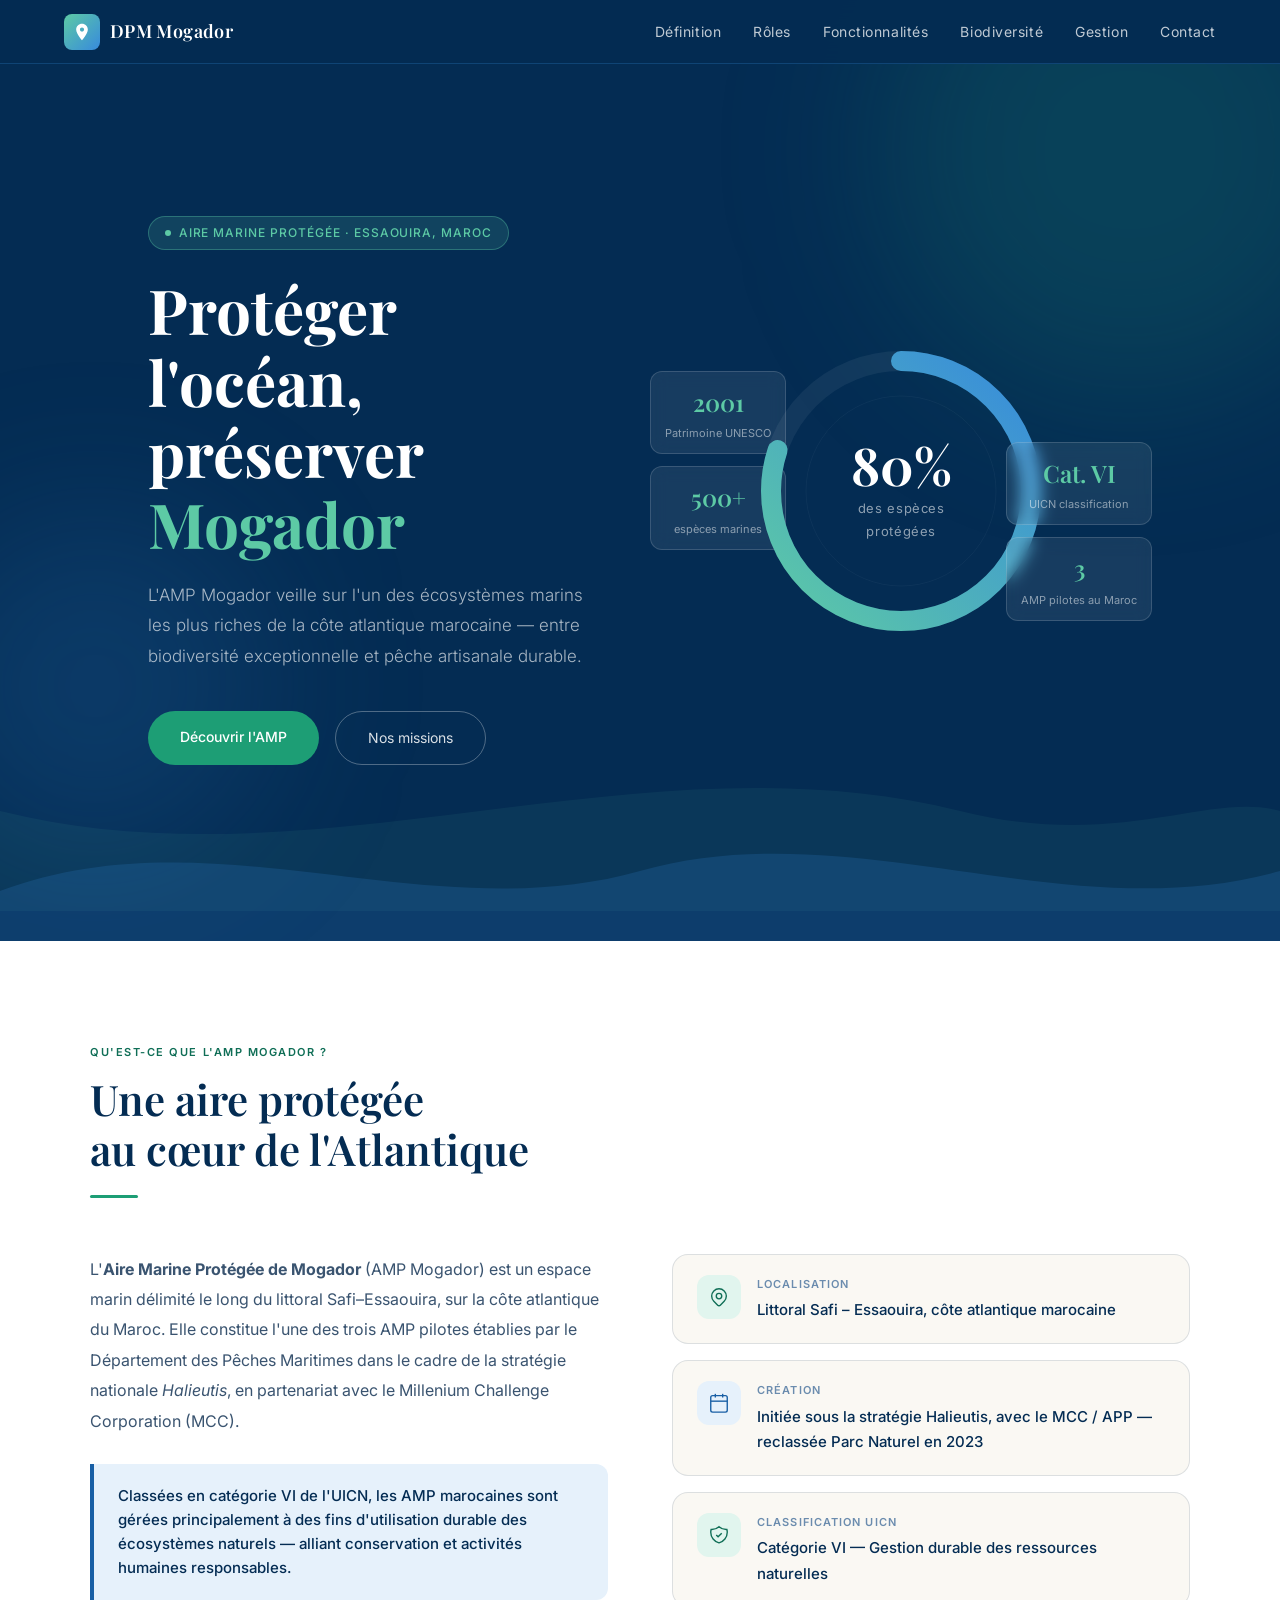
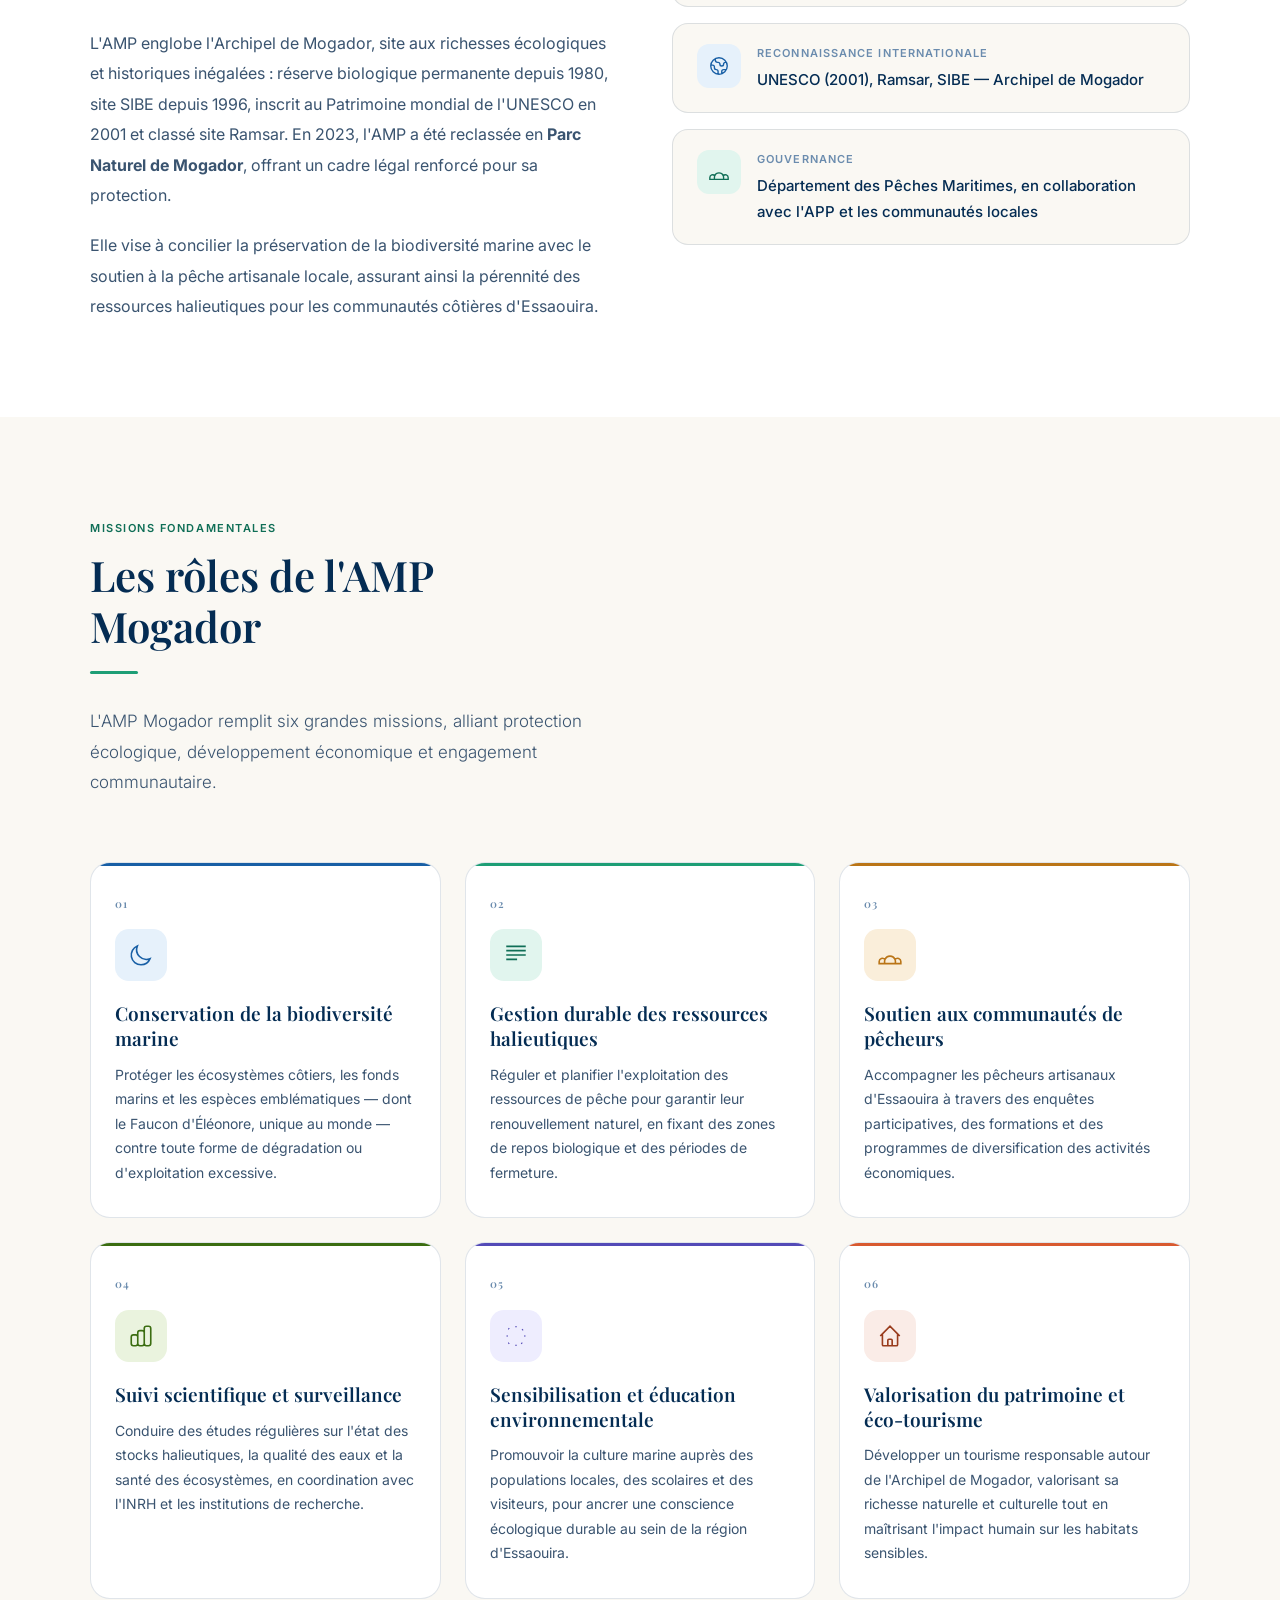
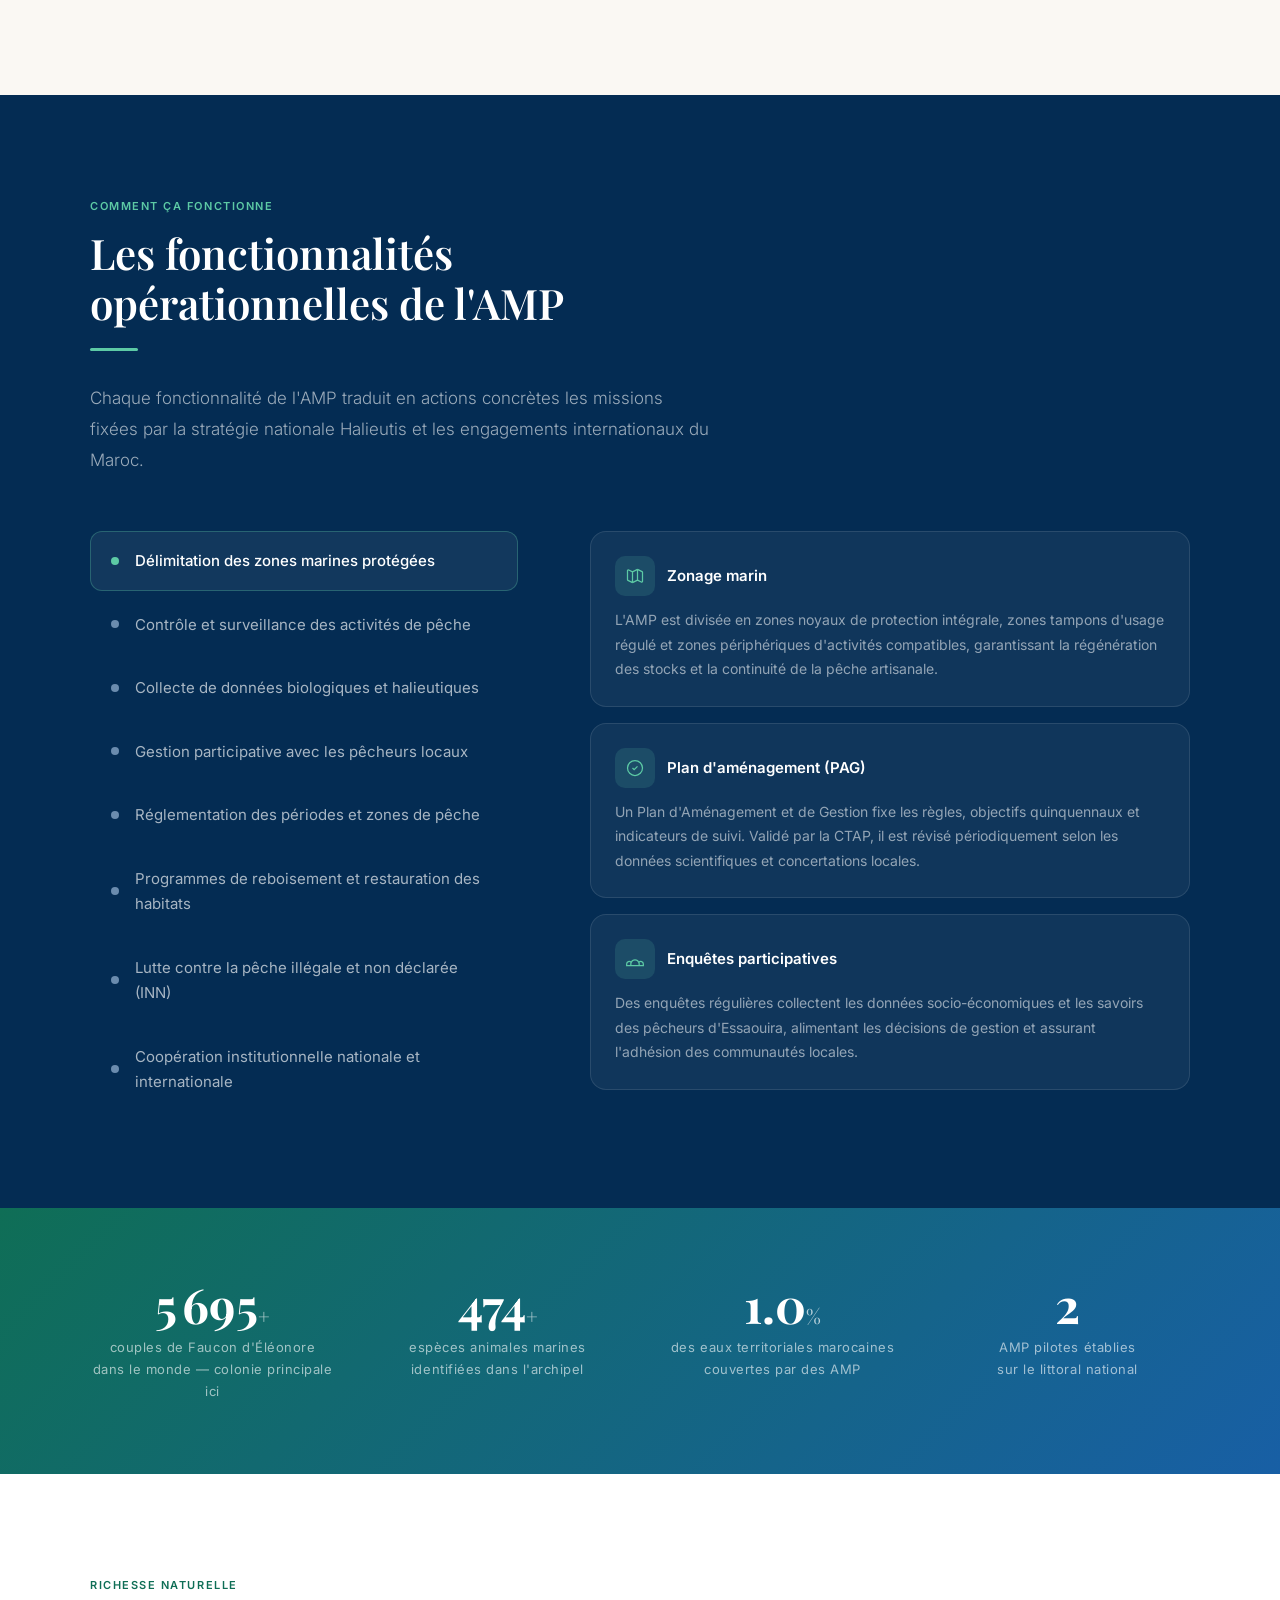
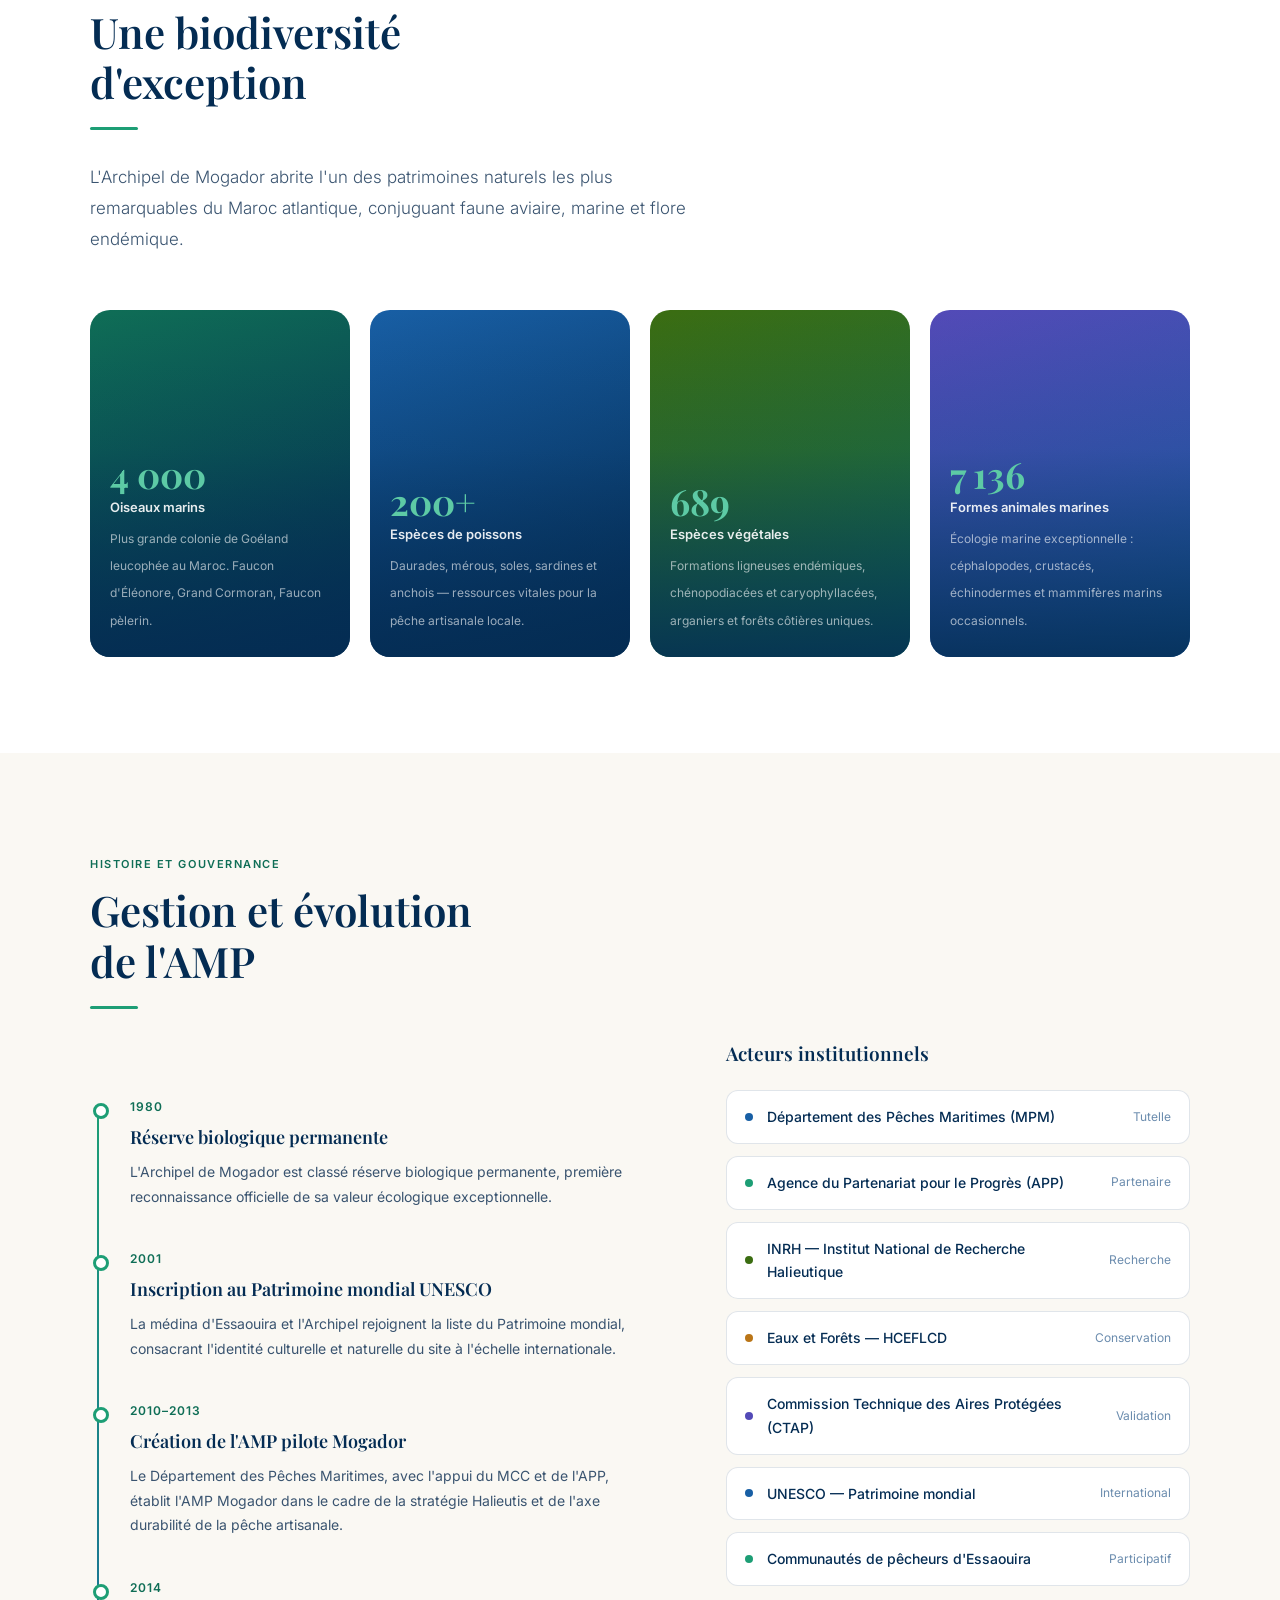
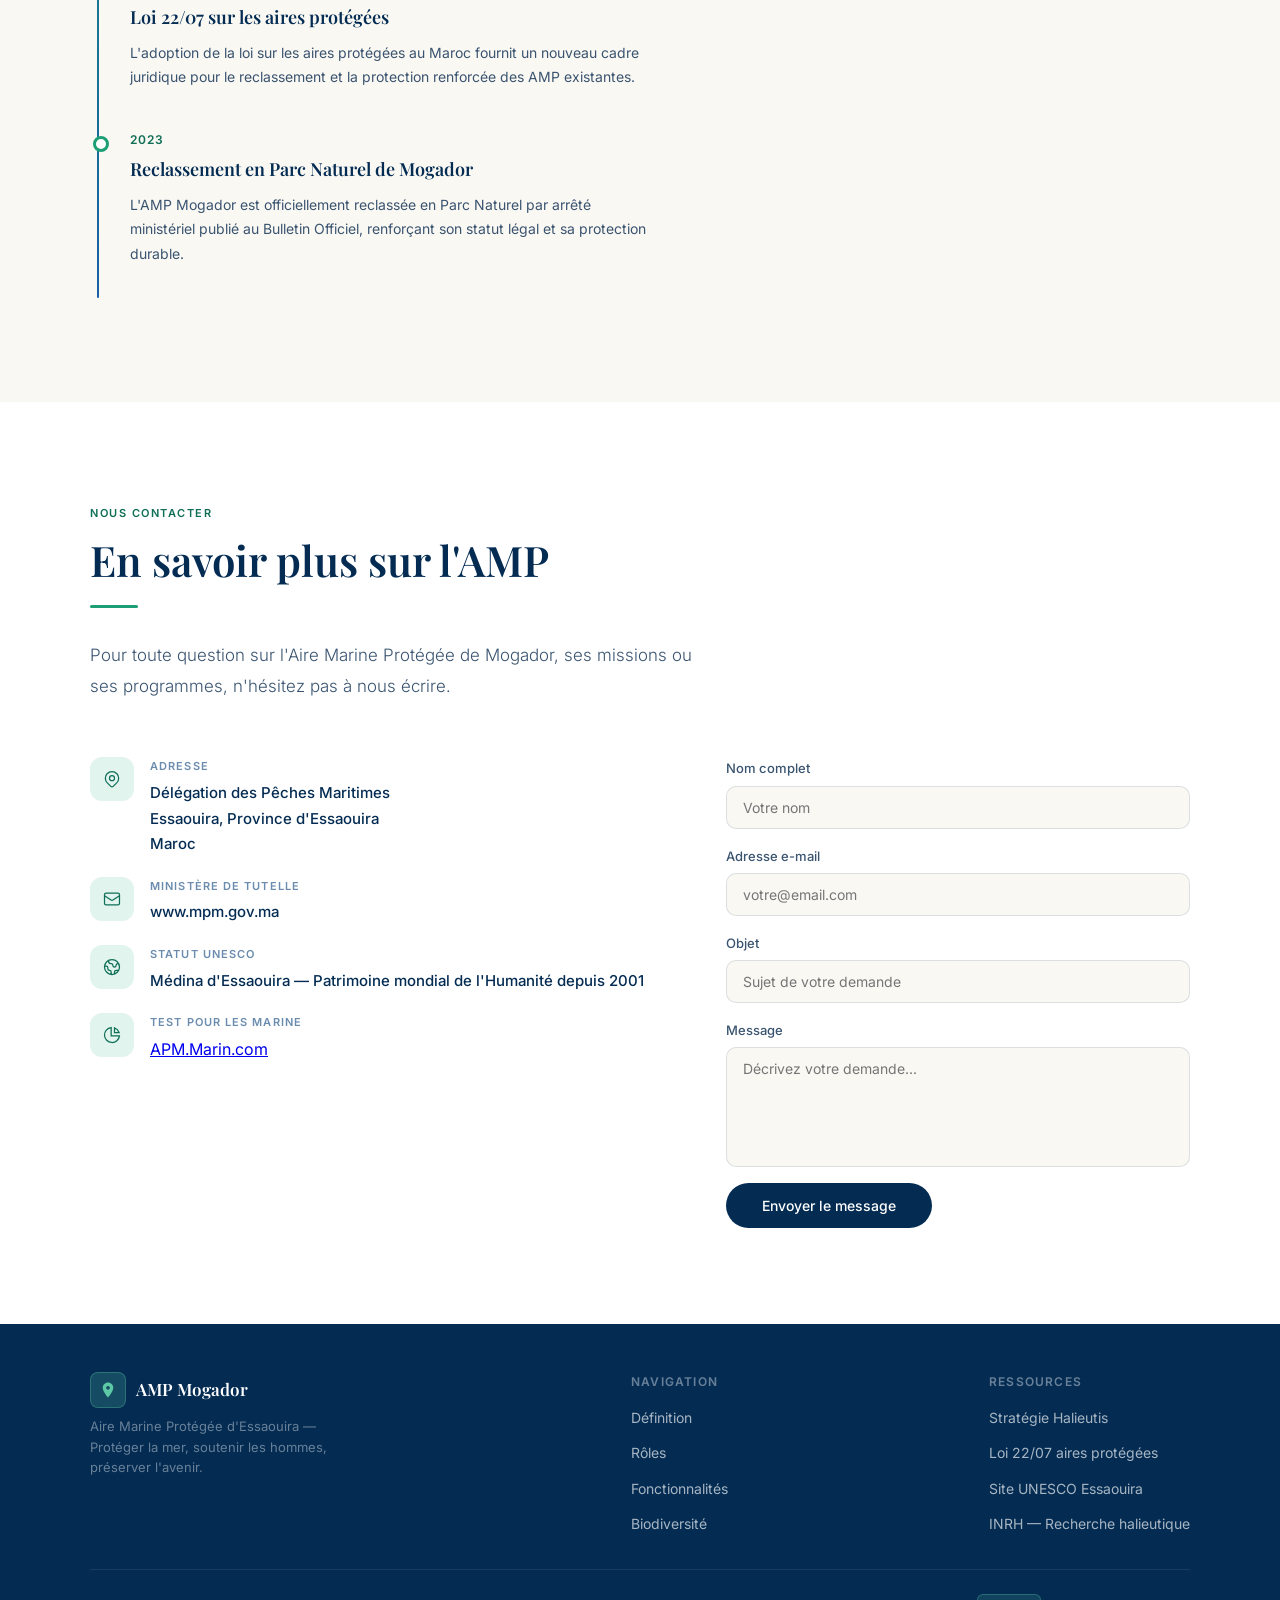
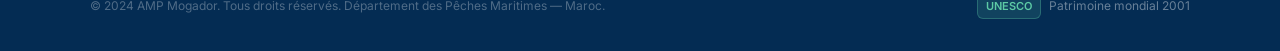
==== commit 8c83e5b4: "Update title and logo text in index.html" ====
--- a/index.html
+++ b/index.html
@@ -3,7 +3,7 @@
 <head>
 <meta charset="UTF-8">
 <meta name="viewport" content="width=device-width, initial-scale=1.0">
-<title>AMP Mogador — Aire Marine Protégée d'Essaouira</title>
+<title>DPM Mogador — Délégation des Peches Maritimes</title>
 <script src="main.js"></script>
 <link rel="stylesheet" type="text/css" href="style.css">
 <link href="https://fonts.googleapis.com/css2?family=Playfair+Display:wght@400;600;700&family=Inter:wght@300;400;500;600&display=swap" rel="stylesheet">
@@ -19,7 +19,7 @@
         <path d="M12 2C8.13 2 5 5.13 5 9c0 5.25 7 13 7 13s7-7.75 7-13c0-3.87-3.13-7-7-7zm0 9.5c-1.38 0-2.5-1.12-2.5-2.5S10.62 6.5 12 6.5s2.5 1.12 2.5 2.5S13.38 11.5 12 11.5z"/>
       </svg>
     </div>
-    <span class="nav-logo-text">AMP Mogador</span>
+    <span class="nav-logo-text">DPM Mogador</span>
   </a>
   <ul class="nav-links">
     <li><a href="#definition">Définition</a></li>
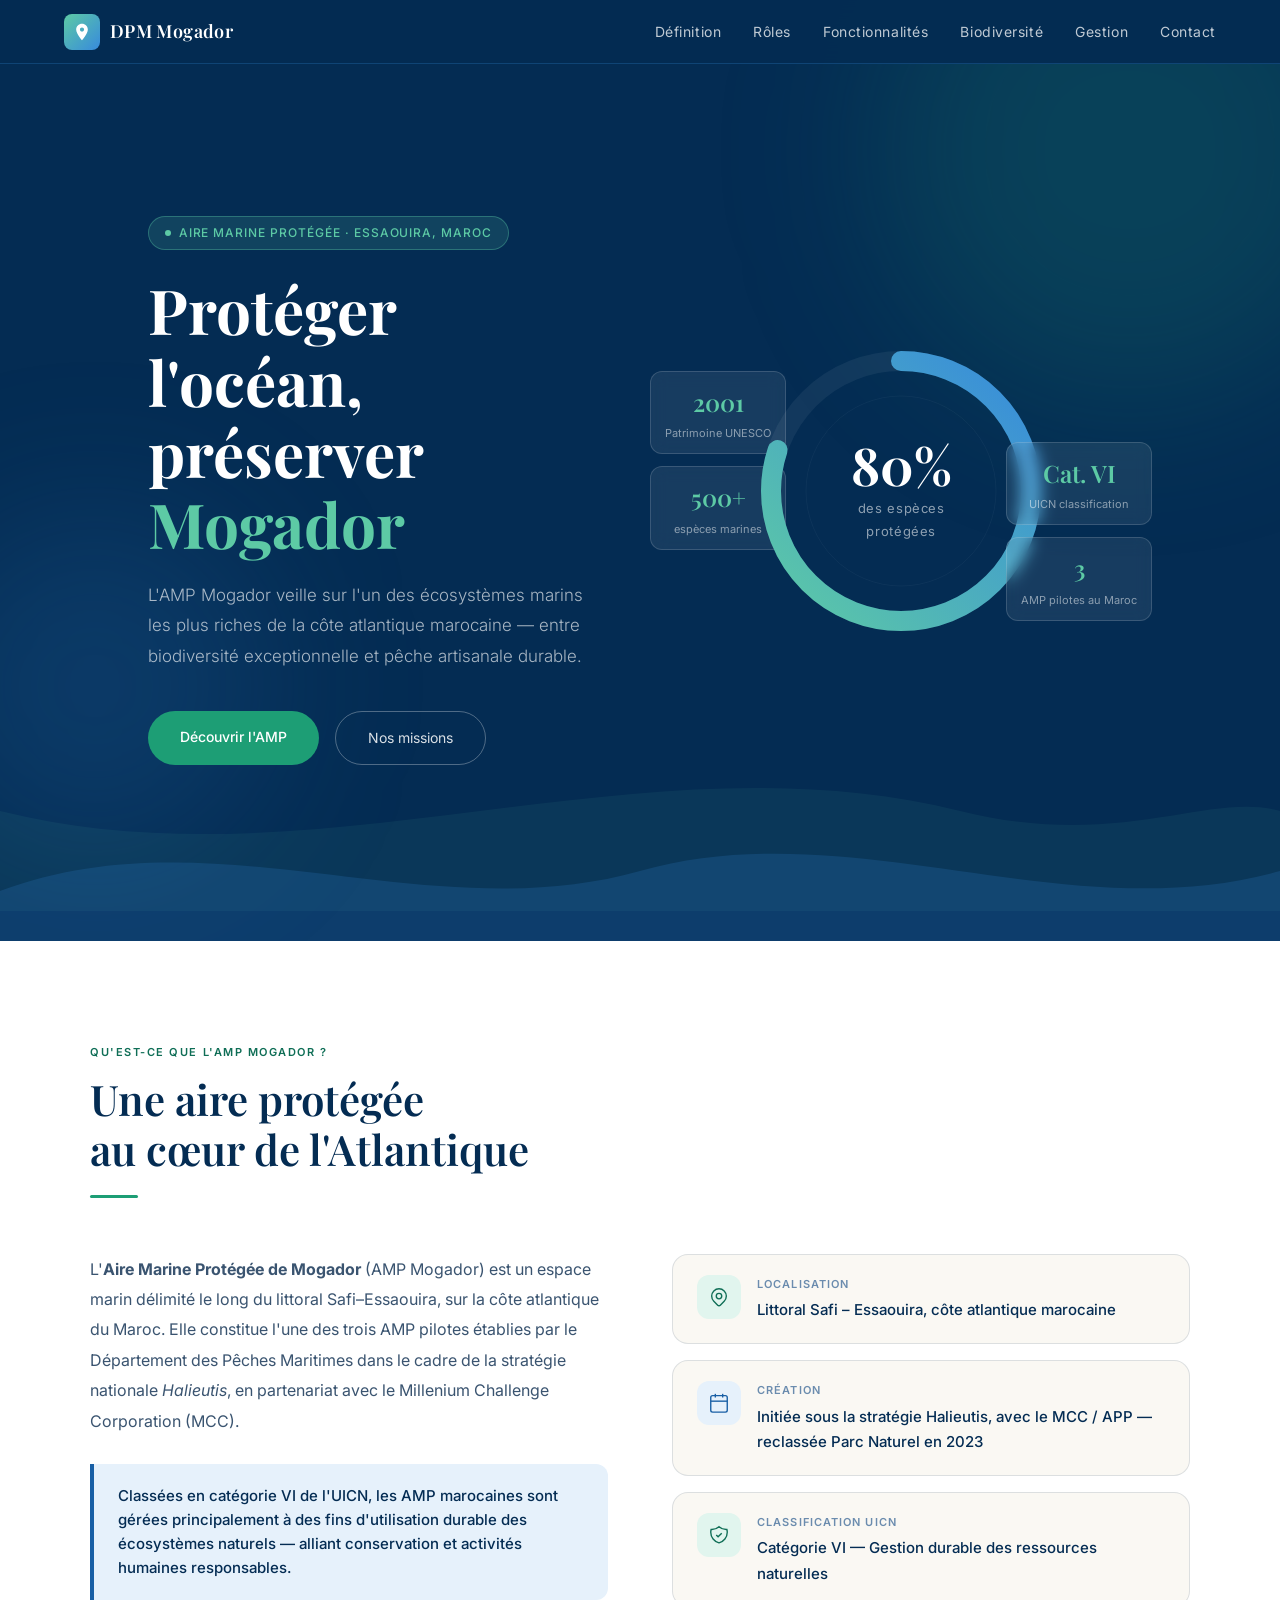
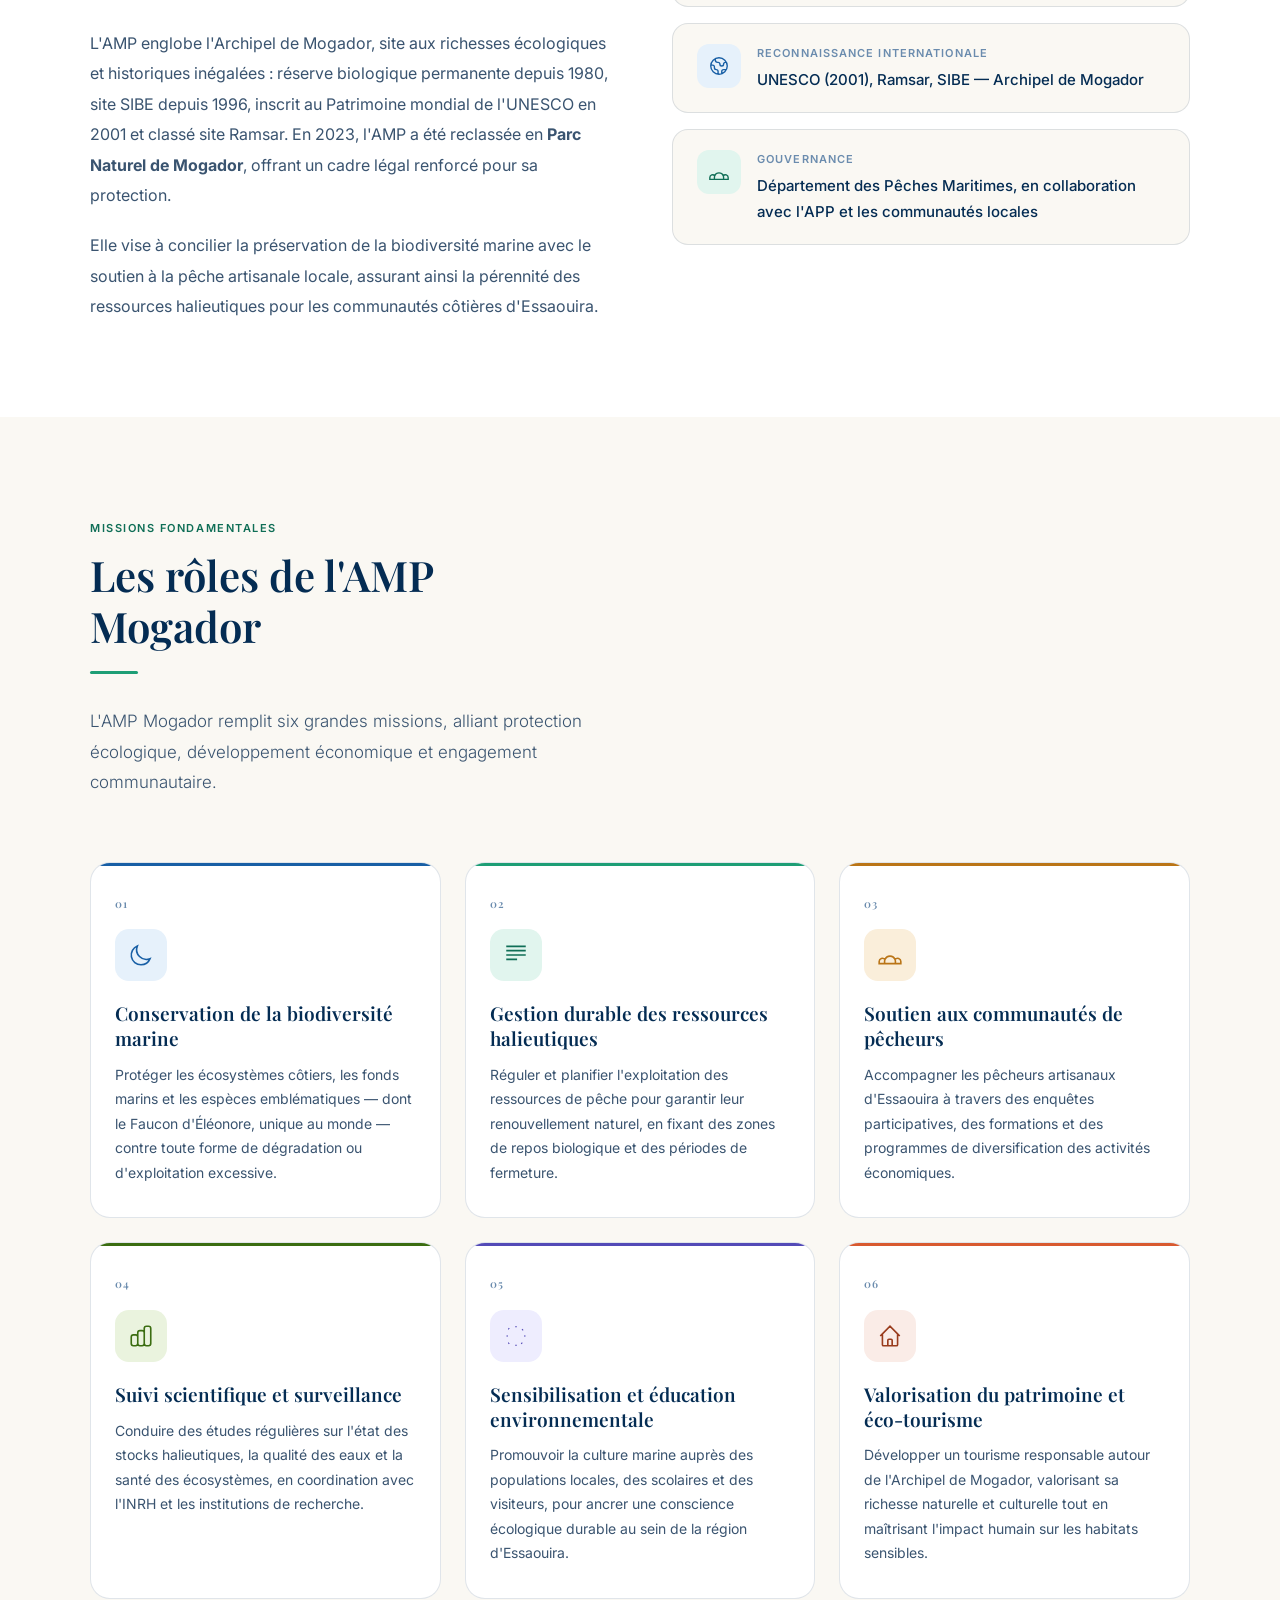
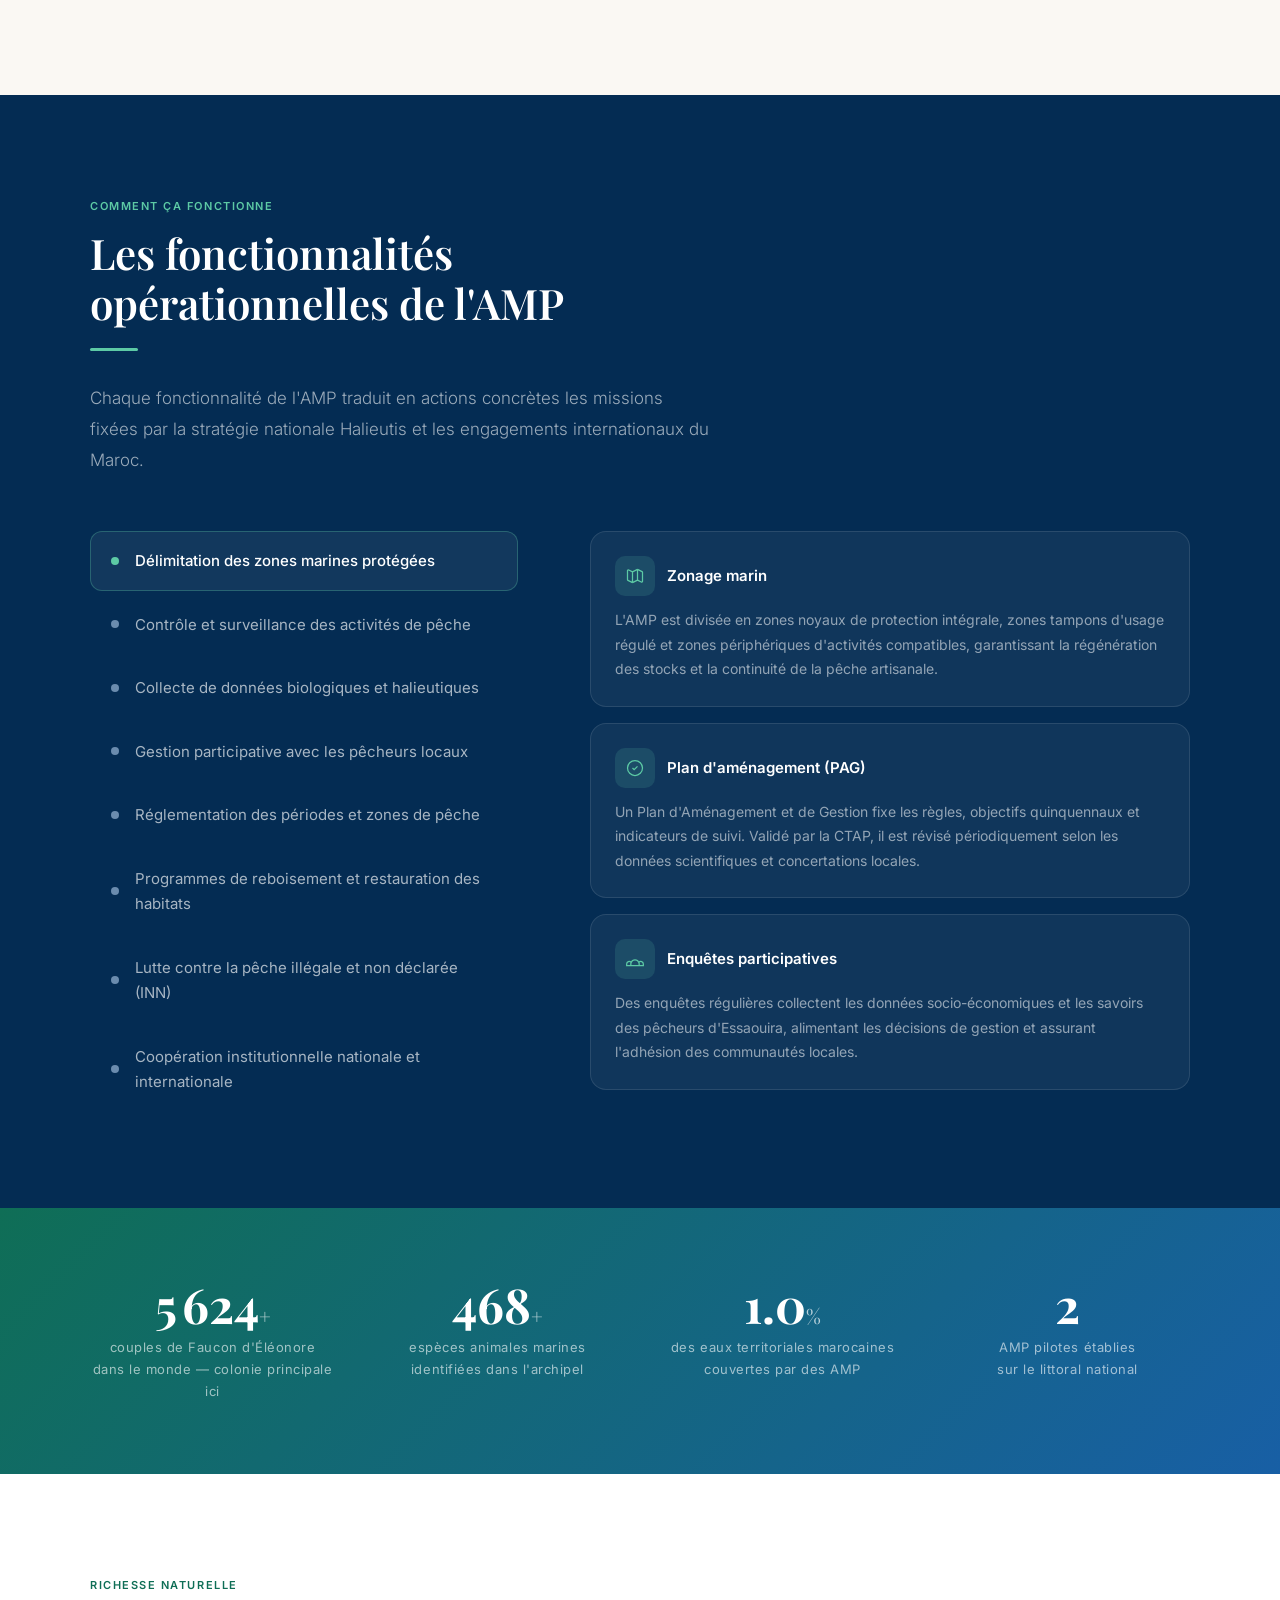
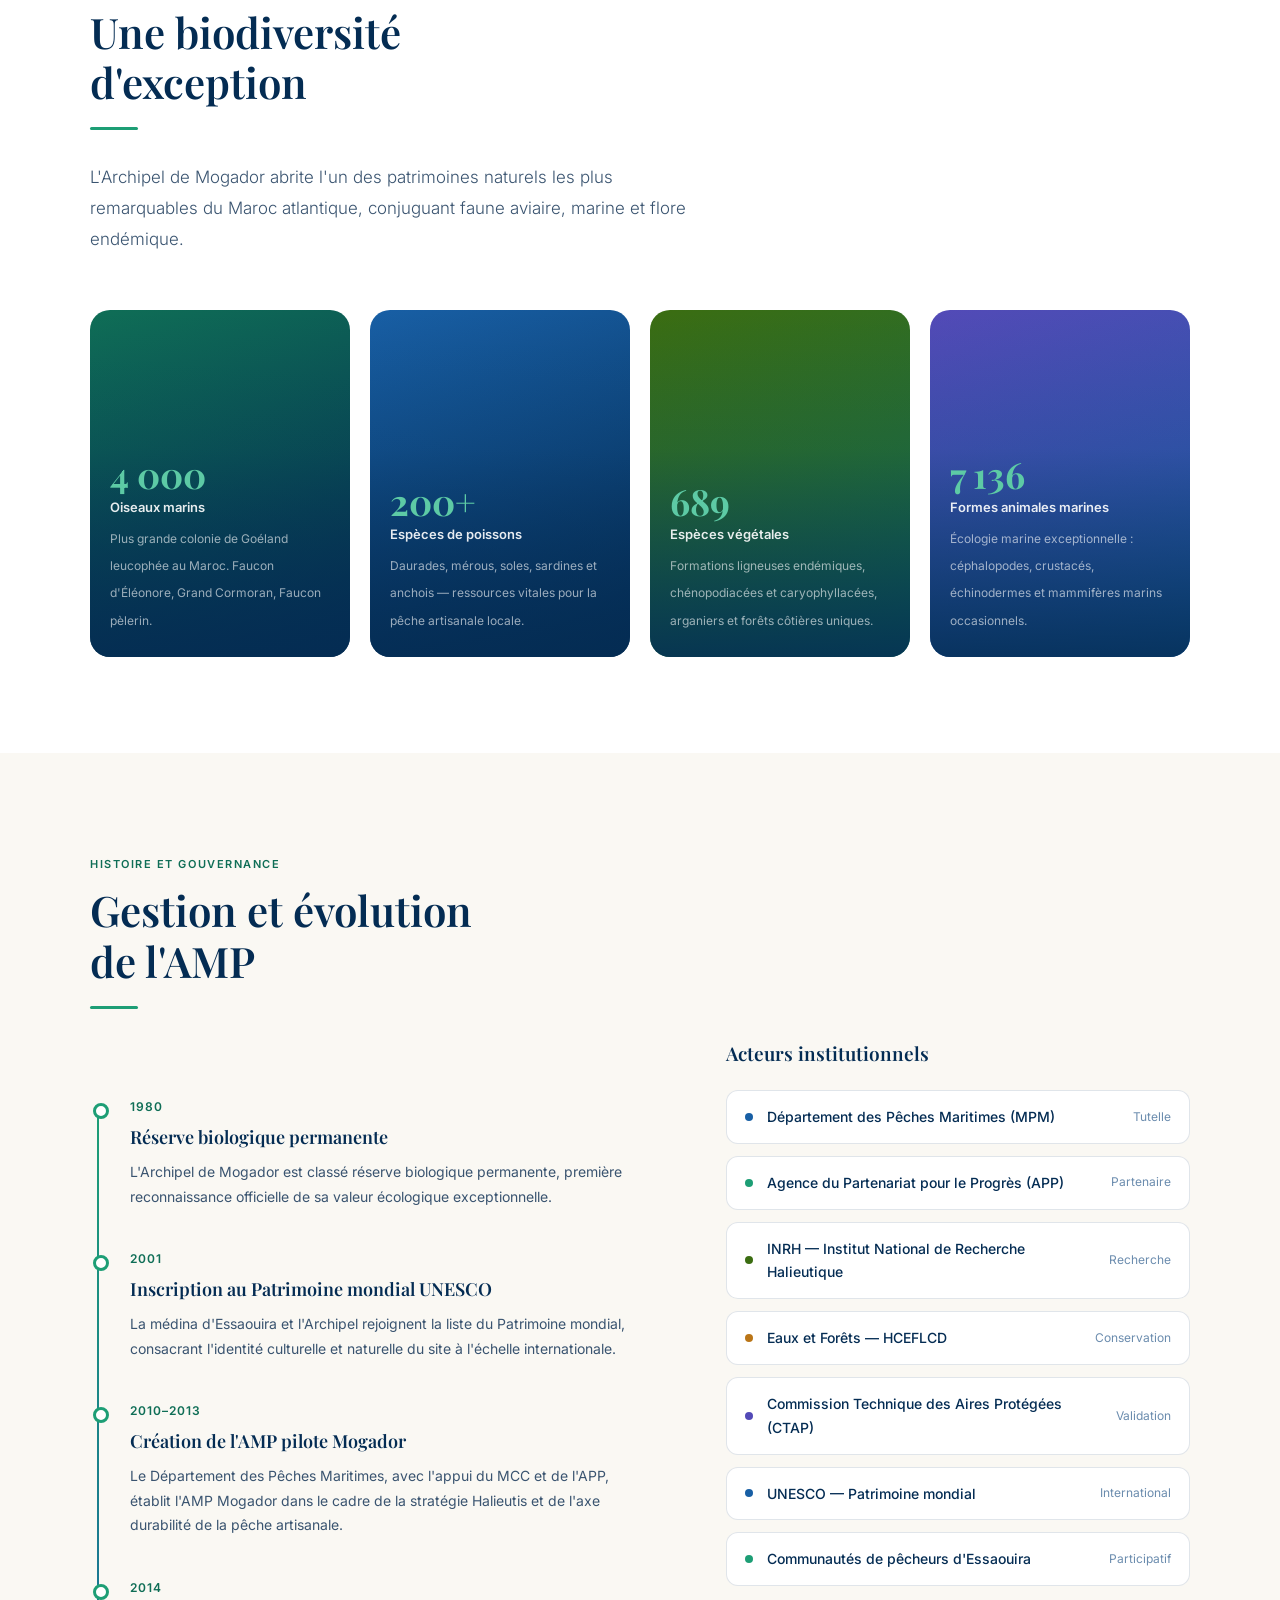
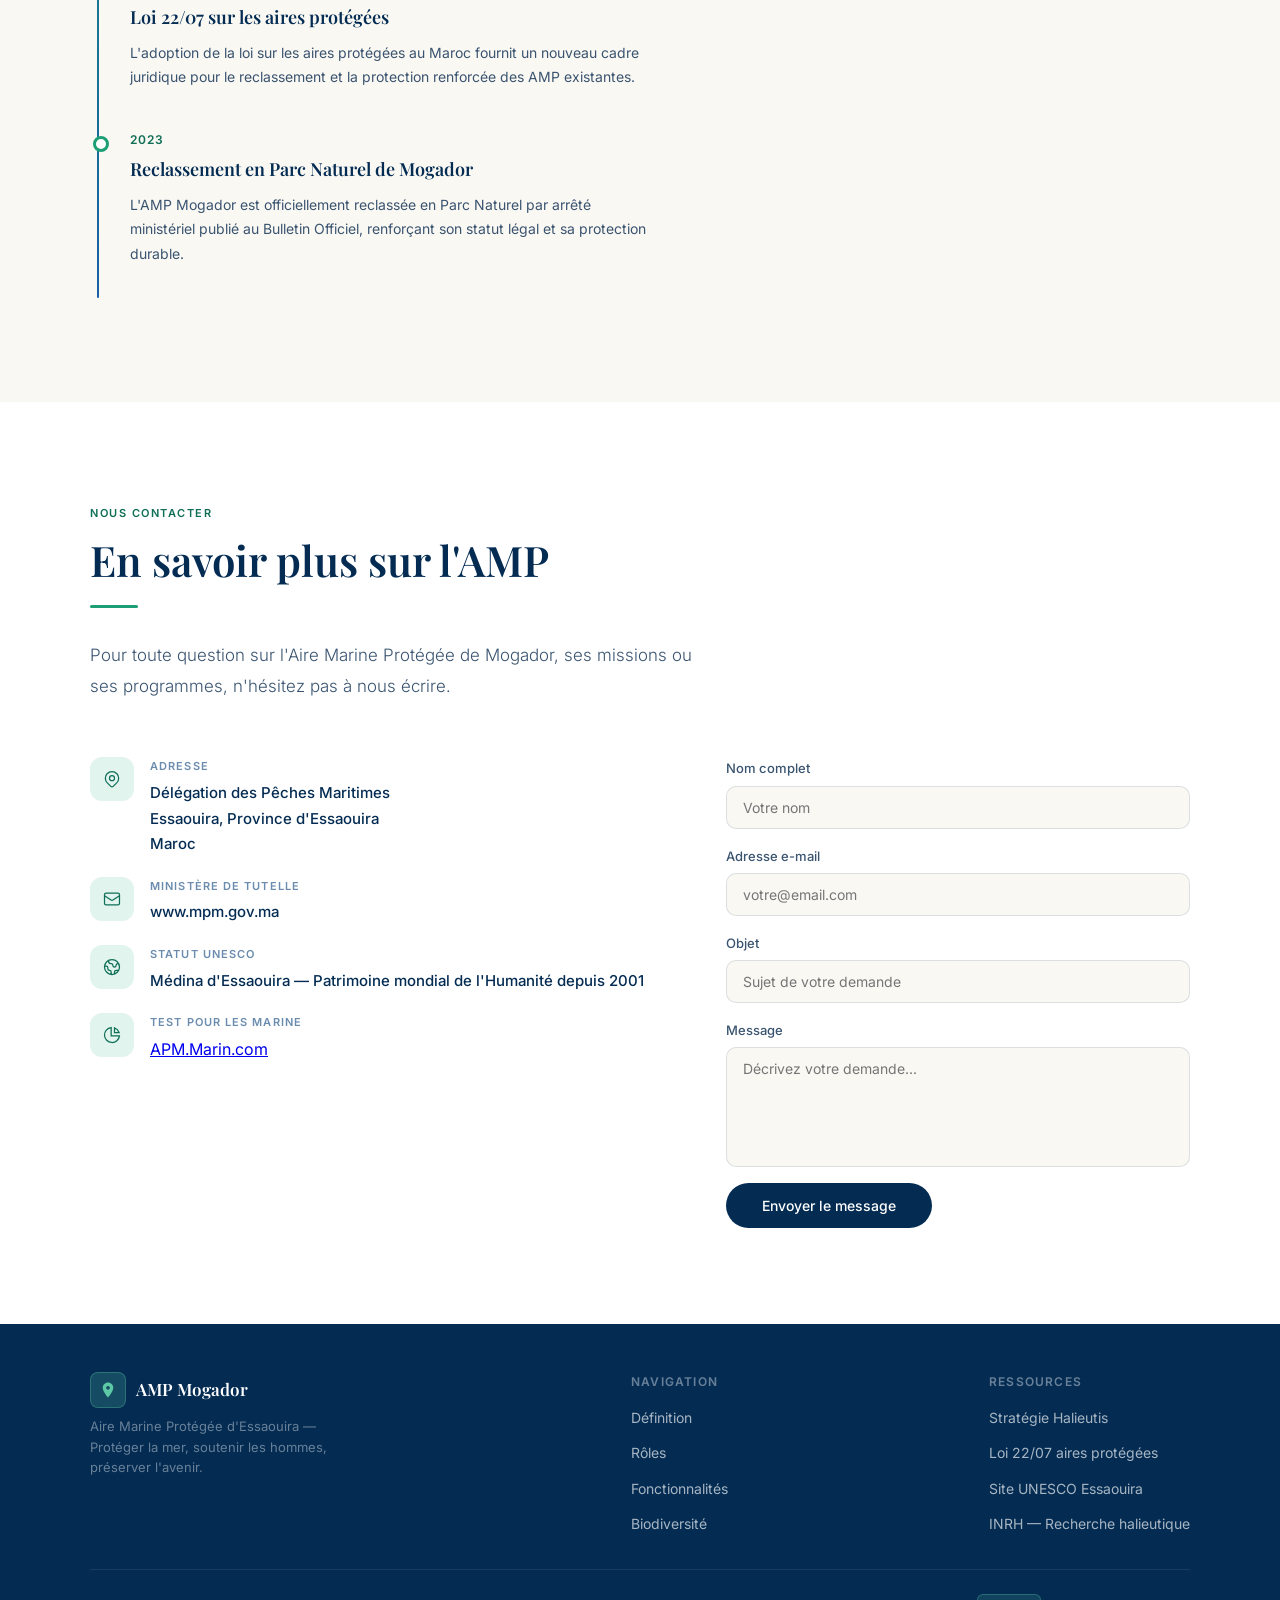
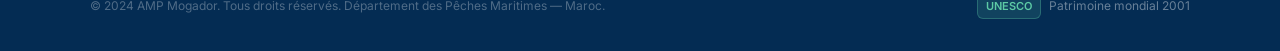
==== commit 24c7bb0b: "Add favicon link to index.html Add a favicon link to the HTML head section." ====
--- a/index.html
+++ b/index.html
@@ -7,7 +7,7 @@
 <script src="main.js"></script>
 <link rel="stylesheet" type="text/css" href="style.css">
 <link href="https://fonts.googleapis.com/css2?family=Playfair+Display:wght@400;600;700&family=Inter:wght@300;400;500;600&display=swap" rel="stylesheet">
-
+<link rel="icon" href="https://static.vecteezy.com/system/resources/previews/072/462/254/non_2x/marine-logo-template-ocean-nautical-and-sea-adventure-brand-design-vector.jpg">
 </head>
 <body>
 
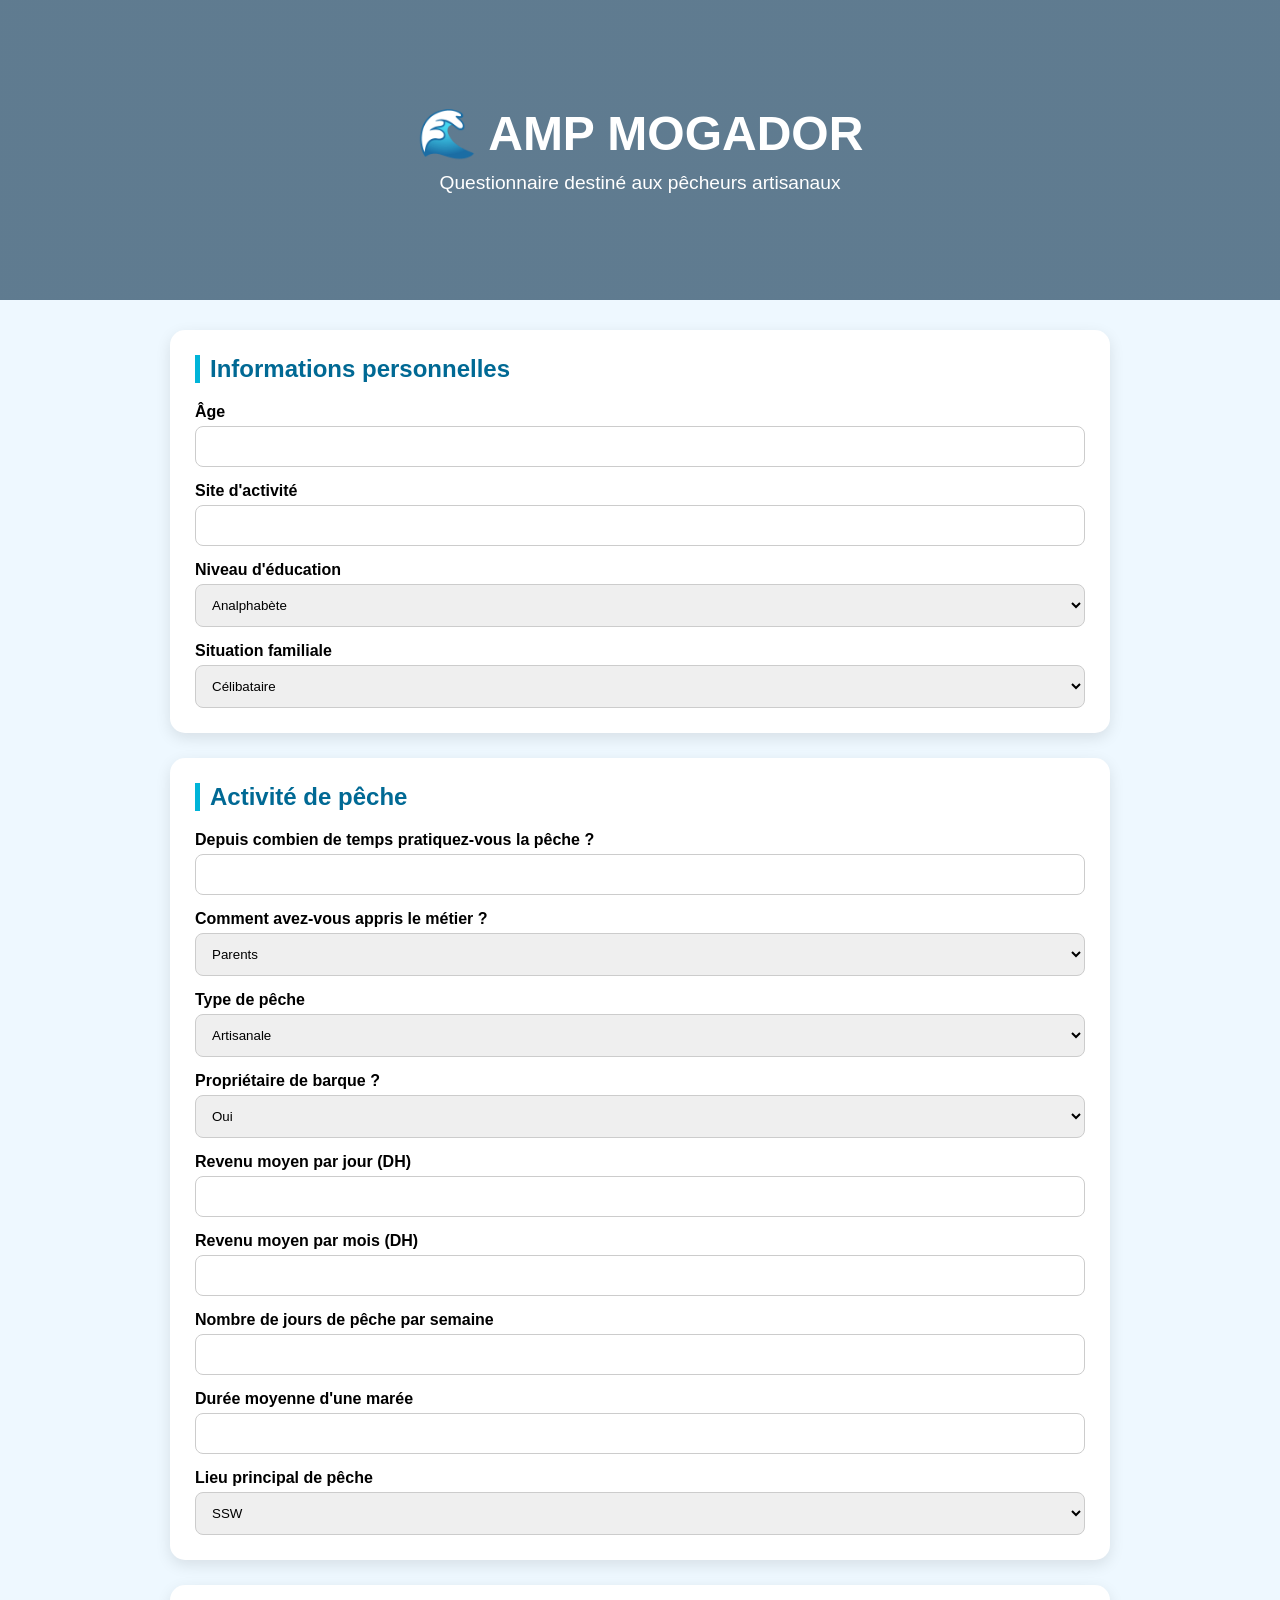
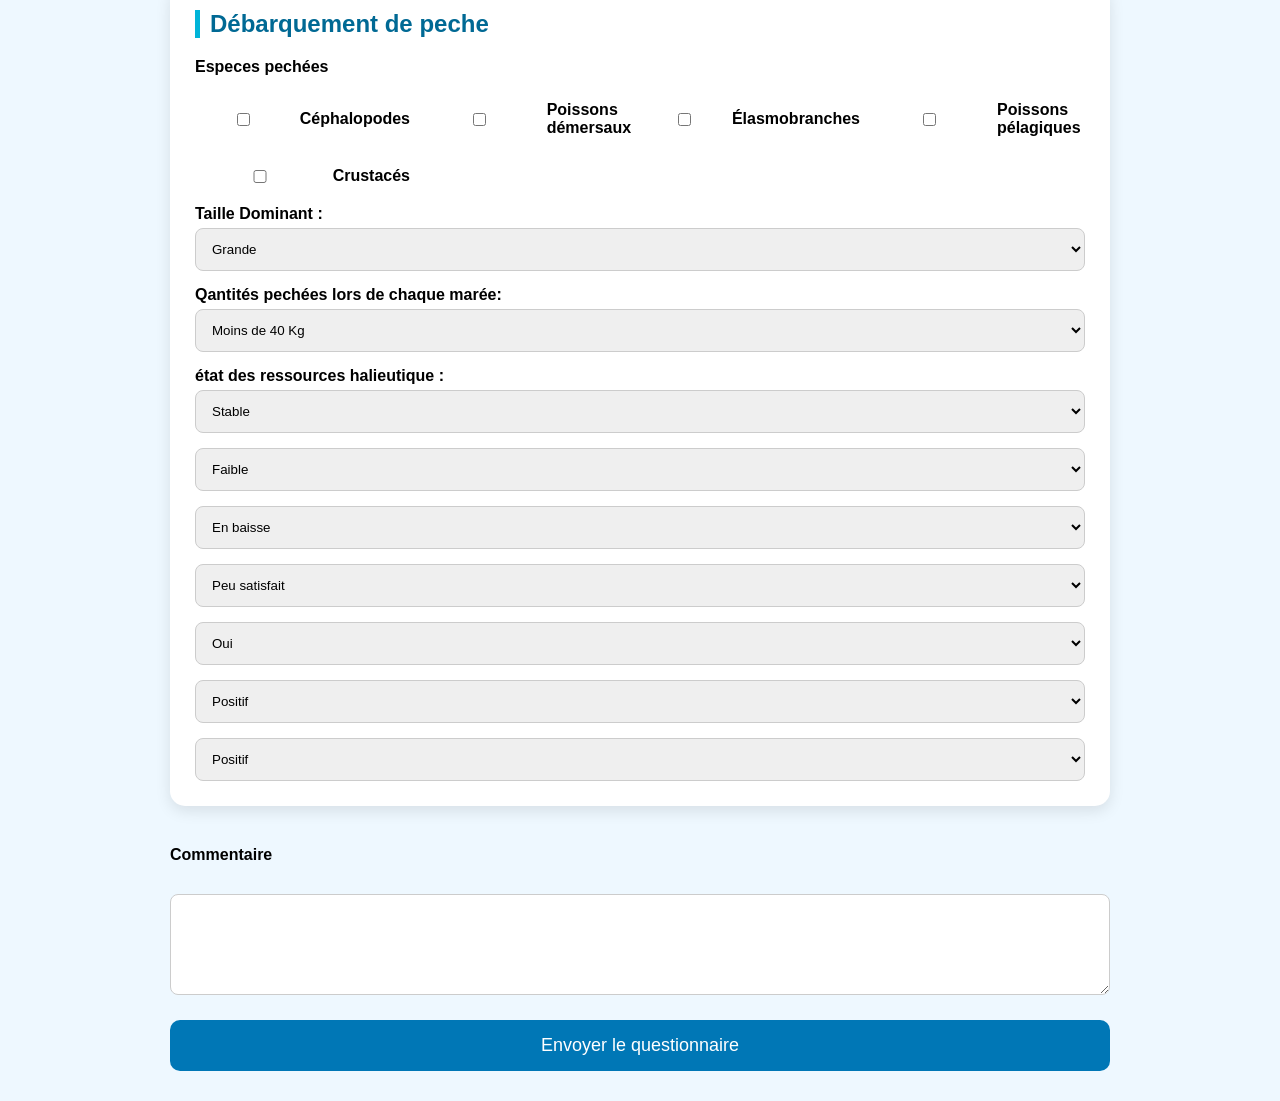
==== commit 661047a4: "Add files via upload" ====
--- a/index.html
+++ b/index.html
@@ -1,635 +1,185 @@
-<!DOCTYPE html>
+ <!DOCTYPE html>
 <html lang="fr">
 <head>
-<meta charset="UTF-8">
-<meta name="viewport" content="width=device-width, initial-scale=1.0">
-<title>DPM Mogador — Délégation des Peches Maritimes</title>
-<script src="main.js"></script>
-<link rel="stylesheet" type="text/css" href="style.css">
-<link href="https://fonts.googleapis.com/css2?family=Playfair+Display:wght@400;600;700&family=Inter:wght@300;400;500;600&display=swap" rel="stylesheet">
-<link rel="icon" href="https://static.vecteezy.com/system/resources/previews/072/462/254/non_2x/marine-logo-template-ocean-nautical-and-sea-adventure-brand-design-vector.jpg">
+    <meta charset="UTF-8">
+    <meta name="viewport" content="width=device-width, initial-scale=1.0">
+    <title>AMP Mogador - Enquête des pêcheurs</title>
+
+    <link rel="stylesheet" href="style.css">
 </head>
 <body>
 
-<!-- NAV -->
-<nav>
-  <a class="nav-logo" href="#">
-    <div class="nav-logo-icon">
-      <svg viewBox="0 0 24 24" xmlns="http://www.w3.org/2000/svg">
-        <path d="M12 2C8.13 2 5 5.13 5 9c0 5.25 7 13 7 13s7-7.75 7-13c0-3.87-3.13-7-7-7zm0 9.5c-1.38 0-2.5-1.12-2.5-2.5S10.62 6.5 12 6.5s2.5 1.12 2.5 2.5S13.38 11.5 12 11.5z"/>
-      </svg>
+<header>
+    <div class="overlay">
+        <h1>🌊 AMP MOGADOR</h1>
+        <p>Questionnaire destiné aux pêcheurs artisanaux</p>
     </div>
-    <span class="nav-logo-text">DPM Mogador</span>
-  </a>
-  <ul class="nav-links">
-    <li><a href="#definition">Définition</a></li>
-    <li><a href="#roles">Rôles</a></li>
-    <li><a href="#fonctionnalites">Fonctionnalités</a></li>
-    <li><a href="#biodiversite">Biodiversité</a></li>
-    <li><a href="#gestion">Gestion</a></li>
-    <li><a href="#contact">Contact</a></li>
-  </ul>
-</nav>
+</header>
 
-<!-- HERO -->
-<section class="hero" id="accueil">
-  <div class="hero-bg">
-    <div class="hero-orb orb-1"></div>
-    <div class="hero-orb orb-2"></div>
-    <div class="wave wave-2">
-      <svg viewBox="0 0 1440 260" preserveAspectRatio="none">
-        <path fill="rgba(93,202,165,1)" d="M0,160 C360,240 720,80 1080,160 C1260,200 1360,140 1440,160 L1440,260 L0,260 Z"/>
-      </svg>
-    </div>
-    <div class="wave wave-3">
-      <svg viewBox="0 0 1440 260" preserveAspectRatio="none">
-        <path fill="rgba(55,138,221,1)" d="M0,200 C240,120 480,240 720,180 C960,120 1200,240 1440,180 L1440,260 L0,260 Z"/>
-      </svg>
-    </div>
-  </div>
+<div class="container">
 
-  <div class="hero-content">
-    <div class="hero-left">
-      <div class="hero-label">Aire Marine Protégée · Essaouira, Maroc</div>
-      <h1 class="hero-title">Protéger l'océan,<br>préserver <em>Mogador</em></h1>
-      <p class="hero-subtitle">L'AMP Mogador veille sur l'un des écosystèmes marins les plus riches de la côte atlantique marocaine — entre biodiversité exceptionnelle et pêche artisanale durable.</p>
-      <div class="hero-cta">
-        <a href="#definition" class="btn-primary">Découvrir l'AMP</a>
-        <a href="#roles" class="btn-secondary">Nos missions</a>
-      </div>
-    </div>
+    <form action="save.php" method="POST">
 
-    <div class="hero-visual">
-      <div class="hero-badges left" style="top: 40px;">
-        <div class="hero-badge">
-          <span class="hero-badge-num">2001</span>
-          <span class="hero-badge-txt">Patrimoine UNESCO</span>
-        </div>
-        <div class="hero-badge">
-          <span class="hero-badge-num">500+</span>
-          <span class="hero-badge-txt">espèces marines</span>
-        </div>
-      </div>
+<section>
+    <h2>Informations personnelles</h2>
 
-      <div class="stat-ring">
-        <svg viewBox="0 0 320 320" fill="none" xmlns="http://www.w3.org/2000/svg">
-          <circle cx="160" cy="160" r="130" stroke="rgba(255,255,255,0.06)" stroke-width="20"/>
-          <circle cx="160" cy="160" r="130" stroke="url(#rg1)" stroke-width="20" stroke-linecap="round" stroke-dasharray="817" stroke-dashoffset="163"/>
-          <defs>
-            <linearGradient id="rg1" x1="0%" y1="0%" x2="100%" y2="100%">
-              <stop offset="0%" stop-color="#5DCAA5"/>
-              <stop offset="100%" stop-color="#378ADD"/>
-            </linearGradient>
-          </defs>
-          <circle cx="160" cy="160" r="95" stroke="rgba(255,255,255,0.04)" stroke-width="1"/>
-        </svg>
-        <div class="stat-ring-center">
-          <span class="stat-ring-number">80%</span>
-          <span class="stat-ring-label">des espèces<br>protégées</span>
-        </div>
-      </div>
+    <label>Âge</label>
+    <input type="number" name="age">
 
-      <div class="hero-badges right" style="bottom: 30px;">
-        <div class="hero-badge">
-          <span class="hero-badge-num">Cat. VI</span>
-          <span class="hero-badge-txt">UICN classification</span>
-        </div>
-        <div class="hero-badge">
-          <span class="hero-badge-num">3</span>
-          <span class="hero-badge-txt">AMP pilotes au Maroc</span>
-        </div>
-      </div>
-    </div>
-  </div>
+    <label>Site d'activité</label>
+    <input type="text" name="site_activite">
+
+    <label>Niveau d'éducation</label>
+    <select name="niveau_education">
+        <option value="Analphabète">Analphabète</option>
+        <option value="Coranique">Coranique</option>
+        <option value="Primaire">Primaire</option>
+        <option value="Secondaire / Bac">Secondaire / Bac</option>
+        <option value="Universitaire">Universitaire</option>
+    </select>
+
+    <label>Situation familiale</label>
+    <select name="situation_familiale">
+        <option value="Célibataire">Célibataire</option>
+        <option value="Marié">Marié</option>
+        <option value="Divorcé">Divorcé</option>
+    </select>
 </section>
+<section>
 
-<!-- DÉFINITION -->
-<section id="definition">
-  <div class="container">
-    <span class="section-eyebrow">Qu'est-ce que l'AMP Mogador ?</span>
-    <h2 class="section-title">Une aire protégée<br>au cœur de l'Atlantique</h2>
-    <div class="divider"></div>
+    <h2>Activité de pêche</h2>
 
-    <div class="definition-grid">
-      <div class="definition-text fade-up">
-        <p>L'<strong>Aire Marine Protégée de Mogador</strong> (AMP Mogador) est un espace marin délimité le long du littoral Safi–Essaouira, sur la côte atlantique du Maroc. Elle constitue l'une des trois AMP pilotes établies par le Département des Pêches Maritimes dans le cadre de la stratégie nationale <em>Halieutis</em>, en partenariat avec le Millenium Challenge Corporation (MCC).</p>
+    <label>Depuis combien de temps pratiquez-vous la pêche ?</label>
+    <input type="text" name="experience_peche">
 
-        <div class="highlight-box">
-          <p>Classées en catégorie VI de l'UICN, les AMP marocaines sont gérées principalement à des fins d'utilisation durable des écosystèmes naturels — alliant conservation et activités humaines responsables.</p>
-        </div>
+    <label>Comment avez-vous appris le métier ?</label>
+    <select name="apprentissage">
+        <option value="Parents">Parents</option>
+        <option value="Expérience">Expérience</option>
+        <option value="Formation professionnelle">Formation professionnelle</option>
+    </select>
 
-        <p>L'AMP englobe l'Archipel de Mogador, site aux richesses écologiques et historiques inégalées : réserve biologique permanente depuis 1980, site SIBE depuis 1996, inscrit au Patrimoine mondial de l'UNESCO en 2001 et classé site Ramsar. En 2023, l'AMP a été reclassée en <strong>Parc Naturel de Mogador</strong>, offrant un cadre légal renforcé pour sa protection.</p>
+    <label>Type de pêche</label>
+    <select name="type_peche">
+        <option value="Artisanale">Artisanale</option>
+        <option value="Côtière">Côtière</option>
+    </select>
 
-        <p>Elle vise à concilier la préservation de la biodiversité marine avec le soutien à la pêche artisanale locale, assurant ainsi la pérennité des ressources halieutiques pour les communautés côtières d'Essaouira.</p>
-      </div>
+    <label>Propriétaire de barque ?</label>
+    <select name="proprietaire_barque">
+        <option value="Oui">Oui</option>
+        <option value="Non">Non</option>
+    </select>
 
-      <div class="key-facts fade-up">
-        <div class="fact-card">
-          <div class="fact-icon teal">
-            <svg viewBox="0 0 24 24" stroke-width="1.5" xmlns="http://www.w3.org/2000/svg"><path d="M17.657 16.657L13.414 20.9a1.998 1.998 0 01-2.827 0l-4.244-4.243a8 8 0 1111.314 0z"/><path d="M15 11a3 3 0 11-6 0 3 3 0 016 0z"/></svg>
-          </div>
-          <div>
-            <div class="fact-label">Localisation</div>
-            <div class="fact-value">Littoral Safi – Essaouira, côte atlantique marocaine</div>
-          </div>
-        </div>
+    <label>Revenu moyen par jour (DH)</label>
+    <input type="number" name="revenu_jour">
 
-        <div class="fact-card">
-          <div class="fact-icon blue">
-            <svg viewBox="0 0 24 24" stroke-width="1.5" xmlns="http://www.w3.org/2000/svg"><rect x="3" y="4" width="18" height="18" rx="2" ry="2"/><line x1="16" y1="2" x2="16" y2="6"/><line x1="8" y1="2" x2="8" y2="6"/><line x1="3" y1="10" x2="21" y2="10"/></svg>
-          </div>
-          <div>
-            <div class="fact-label">Création</div>
-            <div class="fact-value">Initiée sous la stratégie Halieutis, avec le MCC / APP — reclassée Parc Naturel en 2023</div>
-          </div>
-        </div>
+    <label>Revenu moyen par mois (DH)</label>
+    <input type="number" name="revenu_mois">
 
-        <div class="fact-card">
-          <div class="fact-icon teal">
-            <svg viewBox="0 0 24 24" stroke-width="1.5" xmlns="http://www.w3.org/2000/svg"><path d="M9 12l2 2 4-4m5.618-4.016A11.955 11.955 0 0112 2.944a11.955 11.955 0 01-8.618 3.04A12.02 12.02 0 003 9c0 5.591 3.824 10.29 9 11.622 5.176-1.332 9-6.03 9-11.622 0-1.042-.133-2.052-.382-3.016z"/></svg>
-          </div>
-          <div>
-            <div class="fact-label">Classification UICN</div>
-            <div class="fact-value">Catégorie VI — Gestion durable des ressources naturelles</div>
-          </div>
-        </div>
+    <label>Nombre de jours de pêche par semaine</label>
+    <input type="number" name="jours_semaine">
 
-        <div class="fact-card">
-          <div class="fact-icon blue">
-            <svg viewBox="0 0 24 24" stroke-width="1.5" xmlns="http://www.w3.org/2000/svg"><path d="M3.055 11H5a2 2 0 012 2v1a2 2 0 002 2 2 2 0 012 2v2.945M8 3.935V5.5A2.5 2.5 0 0010.5 8h.5a2 2 0 012 2 2 2 0 104 0 2 2 0 012-2h1.064M15 20.488V18a2 2 0 012-2h3.064M21 12a9 9 0 11-18 0 9 9 0 0118 0z"/></svg>
-          </div>
-          <div>
-            <div class="fact-label">Reconnaissance internationale</div>
-            <div class="fact-value">UNESCO (2001), Ramsar, SIBE — Archipel de Mogador</div>
-          </div>
-        </div>
+    <label>Durée moyenne d'une marée</label>
+    <input type="text" name="duree_maree">
 
-        <div class="fact-card">
-          <div class="fact-icon teal">
-            <svg viewBox="0 0 24 24" stroke-width="1.5" xmlns="http://www.w3.org/2000/svg"><path d="M17 20h5v-2a3 3 0 00-5.356-1.857M17 20H7m10 0v-2c0-.656-.126-1.283-.356-1.857M7 20H2v-2a3 3 0 015.356-1.857M7 20v-2c0-.656.126-1.283.356-1.857m0 0a5.002 5.002 0 019.288 0"/></svg>
-          </div>
-          <div>
-            <div class="fact-label">Gouvernance</div>
-            <div class="fact-value">Département des Pêches Maritimes, en collaboration avec l'APP et les communautés locales</div>
-          </div>
-        </div>
-      </div>
-    </div>
-  </div>
+    <label>Lieu principal de pêche</label>
+    <select name="lieu_peche">
+        <option value="SSW">SSW</option>
+        <option value="SW">SW</option>
+        <option value="W">W</option>
+        <option value="NW">NW</option>
+    </select>
+
 </section>
+<section>
+<h2>Débarquement de peche</h2>
+<label>Especes pechées</label>
+<div class="checkbox-group">
 
-<!-- RÔLES -->
-<section id="roles">
-  <div class="container">
-    <div class="roles-intro">
-      <div>
-        <span class="section-eyebrow">Missions fondamentales</span>
-        <h2 class="section-title">Les rôles de l'AMP Mogador</h2>
-        <div class="divider"></div>
-        <p class="section-lead">L'AMP Mogador remplit six grandes missions, alliant protection écologique, développement économique et engagement communautaire.</p>
-      </div>
-      <div></div>
-    </div>
+<label>
+<input type="checkbox" name="cephalopodes" value="Oui">
+Céphalopodes
+</label>
 
-    <div class="roles-grid">
-      <div class="role-card ocean fade-up">
-        <div class="role-number">01</div>
-        <div class="role-icon-wrap ocean">
-          <svg viewBox="0 0 24 24" xmlns="http://www.w3.org/2000/svg"><path d="M20.354 15.354A9 9 0 018.646 3.646 9.003 9.003 0 0012 21a9.003 9.003 0 008.354-5.646z"/></svg>
-        </div>
-        <h3 class="role-title">Conservation de la biodiversité marine</h3>
-        <p class="role-desc">Protéger les écosystèmes côtiers, les fonds marins et les espèces emblématiques — dont le Faucon d'Éléonore, unique au monde — contre toute forme de dégradation ou d'exploitation excessive.</p>
-      </div>
+<label>
+<input type="checkbox" name="poissons_demersaux" value="Oui">
+Poissons démersaux
+</label>
 
-      <div class="role-card teal fade-up">
-        <div class="role-number">02</div>
-        <div class="role-icon-wrap teal">
-          <svg viewBox="0 0 24 24" xmlns="http://www.w3.org/2000/svg"><path d="M3 4h18M3 8h18M3 12h18M3 16h10"/></svg>
-        </div>
-        <h3 class="role-title">Gestion durable des ressources halieutiques</h3>
-        <p class="role-desc">Réguler et planifier l'exploitation des ressources de pêche pour garantir leur renouvellement naturel, en fixant des zones de repos biologique et des périodes de fermeture.</p>
-      </div>
+<label>
+<input type="checkbox" name="elasmobranches" value="Oui">
+Élasmobranches
+</label>
 
-      <div class="role-card amber fade-up">
-        <div class="role-number">03</div>
-        <div class="role-icon-wrap amber">
-          <svg viewBox="0 0 24 24" xmlns="http://www.w3.org/2000/svg"><path d="M17 20h5v-2a3 3 0 00-5.356-1.857M17 20H7m10 0v-2c0-.656-.126-1.283-.356-1.857M7 20H2v-2a3 3 0 015.356-1.857M7 20v-2c0-.656.126-1.283.356-1.857m0 0a5.002 5.002 0 019.288 0"/></svg>
-        </div>
-        <h3 class="role-title">Soutien aux communautés de pêcheurs</h3>
-        <p class="role-desc">Accompagner les pêcheurs artisanaux d'Essaouira à travers des enquêtes participatives, des formations et des programmes de diversification des activités économiques.</p>
-      </div>
+<label>
+<input type="checkbox" name="poissons_pelagiques" value="Oui">
+Poissons pélagiques
+</label>
 
-      <div class="role-card green fade-up">
-        <div class="role-number">04</div>
-        <div class="role-icon-wrap green">
-          <svg viewBox="0 0 24 24" xmlns="http://www.w3.org/2000/svg"><path d="M9 19v-6a2 2 0 00-2-2H5a2 2 0 00-2 2v6a2 2 0 002 2h2a2 2 0 002-2zm0 0V9a2 2 0 012-2h2a2 2 0 012 2v10m-6 0a2 2 0 002 2h2a2 2 0 002-2m0 0V5a2 2 0 012-2h2a2 2 0 012 2v14a2 2 0 01-2 2h-2a2 2 0 01-2-2z"/></svg>
-        </div>
-        <h3 class="role-title">Suivi scientifique et surveillance</h3>
-        <p class="role-desc">Conduire des études régulières sur l'état des stocks halieutiques, la qualité des eaux et la santé des écosystèmes, en coordination avec l'INRH et les institutions de recherche.</p>
-      </div>
+<label>
+<input type="checkbox" name="crustaces" value="Oui">
+Crustacés
+</label>
 
-      <div class="role-card purple fade-up">
-        <div class="role-number">05</div>
-        <div class="role-icon-wrap purple">
-          <svg viewBox="0 0 24 24" xmlns="http://www.w3.org/2000/svg"><path d="M12 3v1m0 16v1m8.66-9h-1M4.34 12h-1m15.07-6.07l-.71.71M5.64 18.36l-.71.71m12.73 0l-.71-.71M5.64 5.64l-.71-.71"/></svg>
-        </div>
-        <h3 class="role-title">Sensibilisation et éducation environnementale</h3>
-        <p class="role-desc">Promouvoir la culture marine auprès des populations locales, des scolaires et des visiteurs, pour ancrer une conscience écologique durable au sein de la région d'Essaouira.</p>
-      </div>
+</div> 
+    
+    <label>Taille Dominant :</label>
+<select name="taille_dominante">
+    <option value="Grande">Grande</option>
+    <option value="Petite">Petite</option>
+</select>
+    <label>Qantités pechées lors de chaque marée:</label>
+<select name="quantite_moyenne">
+    <option value="Moins de 40 Kg">Moins de 40 Kg</option>
+    <option value="Plus de 40 Kg">Plus de 40 Kg</option>
+    <option value="Non mesurée">Non mesurée</option>
+</select>
+<label>état des ressources halieutique :</label>
+<select name="etat_ressources">
+    <option value="Stable">Stable</option>
+    <option value="En amélioration">En amélioration</option>
+    <option value="En dégradation">En dégradation</option>
+</select>
+    <label></label>
+<select name="prix_criee">
+    <option value="Faible">Faible</option>
+    <option value="Moyen">Moyen</option>
+    <option value="Élevé">Élevé</option>
+</select>
+    <label></label>
+<select name="evolution_prix">
+    <option value="En baisse">En baisse</option>
+    <option value="Stable">Stable</option>
+    <option value="En hausse">En hausse</option>
+</select>
+    <label></label>
+<select name="satisfaction">
+    <option value="Peu satisfait">Peu satisfait</option>
+    <option value="Moyennement satisfait">Moyennement satisfait</option>
+    <option value="Totalement satisfait">Totalement satisfait</option>
+</select>
+    <label></label>
+<select name="connait_amp">
+    <option value="Oui">Oui</option>
+    <option value="Non">Non</option>
+</select>
+    <label></label>
+<select name="impact_quantite">
+    <option value="Positif">Positif</option>
+    <option value="Négatif">Négatif</option>
+    <option value="Ne sait pas">Ne sait pas</option>
+</select>
+    <label></label>
+<select name="impact_socio">
+    <option value="Positif">Positif</option>
+    <option value="Négatif">Négatif</option>
+    <option value="Neutre">Neutre</option>
+</select>
+</section>
+<label>Commentaire</label>
+<textarea name="commentaire" rows="5"></textarea>
 
-      <div class="role-card coral fade-up">
-        <div class="role-number">06</div>
-        <div class="role-icon-wrap coral">
-          <svg viewBox="0 0 24 24" xmlns="http://www.w3.org/2000/svg"><path d="M3 12l2-2m0 0l7-7 7 7M5 10v10a1 1 0 001 1h3m10-11l2 2m-2-2v10a1 1 0 01-1 1h-3m-6 0a1 1 0 001-1v-4a1 1 0 011-1h2a1 1 0 011 1v4a1 1 0 001 1m-6 0h6"/></svg>
-        </div>
-        <h3 class="role-title">Valorisation du patrimoine et éco-tourisme</h3>
-        <p class="role-desc">Développer un tourisme responsable autour de l'Archipel de Mogador, valorisant sa richesse naturelle et culturelle tout en maîtrisant l'impact humain sur les habitats sensibles.</p>
-      </div>
-    </div>
-  </div>
-</section>
-
-<!-- FONCTIONNALITÉS -->
-<section id="fonctionnalites">
-  <div class="container">
-    <span class="section-eyebrow">Comment ça fonctionne</span>
-    <h2 class="section-title">Les fonctionnalités<br>opérationnelles de l'AMP</h2>
-    <div class="divider"></div>
-    <p class="section-lead">Chaque fonctionnalité de l'AMP traduit en actions concrètes les missions fixées par la stratégie nationale Halieutis et les engagements internationaux du Maroc.</p>
-
-    <div class="func-layout">
-      <div class="func-list">
-        <div class="func-item active">
-          <div class="func-item-dot"></div>
-          <span class="func-item-text">Délimitation des zones marines protégées</span>
-        </div>
-        <div class="func-item">
-          <div class="func-item-dot"></div>
-          <span class="func-item-text">Contrôle et surveillance des activités de pêche</span>
-        </div>
-        <div class="func-item">
-          <div class="func-item-dot"></div>
-          <span class="func-item-text">Collecte de données biologiques et halieutiques</span>
-        </div>
-        <div class="func-item">
-          <div class="func-item-dot"></div>
-          <span class="func-item-text">Gestion participative avec les pêcheurs locaux</span>
-        </div>
-        <div class="func-item">
-          <div class="func-item-dot"></div>
-          <span class="func-item-text">Réglementation des périodes et zones de pêche</span>
-        </div>
-        <div class="func-item">
-          <div class="func-item-dot"></div>
-          <span class="func-item-text">Programmes de reboisement et restauration des habitats</span>
-        </div>
-        <div class="func-item">
-          <div class="func-item-dot"></div>
-          <span class="func-item-text">Lutte contre la pêche illégale et non déclarée (INN)</span>
-        </div>
-        <div class="func-item">
-          <div class="func-item-dot"></div>
-          <span class="func-item-text">Coopération institutionnelle nationale et internationale</span>
-        </div>
-      </div>
-
-      <div class="func-detail">
-        <div class="func-detail-cards">
-          <div class="func-detail-card">
-            <div class="func-detail-card-head">
-              <div class="func-detail-icon">
-                <svg viewBox="0 0 24 24" xmlns="http://www.w3.org/2000/svg"><path d="M9 20l-5.447-2.724A1 1 0 013 16.382V5.618a1 1 0 011.447-.894L9 7m0 13l6-3m-6 3V7m6 10l4.553 2.276A1 1 0 0021 18.382V7.618a1 1 0 00-.553-.894L15 4m0 13V4m0 0L9 7"/></svg>
-              </div>
-              <span class="func-detail-card-title">Zonage marin</span>
-            </div>
-            <p>L'AMP est divisée en zones fonctionnelles distinctes : zones noyaux de protection intégrale, zones tampons d'usage régulé et zones périphériques d'activités compatibles. Ce zonage garantit à la fois la régénération des stocks et la continuité des pratiques de pêche artisanale.</p>
-          </div>
-
-          <div class="func-detail-card">
-            <div class="func-detail-card-head">
-              <div class="func-detail-icon">
-                <svg viewBox="0 0 24 24" xmlns="http://www.w3.org/2000/svg"><path d="M9 12l2 2 4-4m6 2a9 9 0 11-18 0 9 9 0 0118 0z"/></svg>
-              </div>
-              <span class="func-detail-card-title">Plan d'aménagement et de gestion (PAG)</span>
-            </div>
-            <p>Un Plan d'Aménagement et de Gestion définit les règles, les objectifs quinquennaux et les indicateurs de suivi de l'AMP. Ce document, validé par la Commission Technique des Aires Protégées (CTAP), est révisé périodiquement sur la base des données scientifiques et des concertations locales.</p>
-          </div>
-
-          <div class="func-detail-card">
-            <div class="func-detail-card-head">
-              <div class="func-detail-icon">
-                <svg viewBox="0 0 24 24" xmlns="http://www.w3.org/2000/svg"><path d="M17 20h5v-2a3 3 0 00-5.356-1.857M17 20H7m10 0v-2c0-.656-.126-1.283-.356-1.857M7 20H2v-2a3 3 0 015.356-1.857M7 20v-2c0-.656.126-1.283.356-1.857m0 0a5.002 5.002 0 019.288 0"/></svg>
-              </div>
-              <span class="func-detail-card-title">Enquêtes participatives auprès des pêcheurs</span>
-            </div>
-            <p>Des enquêtes régulières collectent les données socio-économiques et les connaissances traditionnelles des pêcheurs d'Essaouira. Ces informations alimentent les décisions de gestion et permettent d'adapter les réglementations aux réalités du terrain, assurant l'adhésion des communautés locales.</p>
-          </div>
-        </div>
-      </div>
-    </div>
-  </div>
-</section>
-
-<!-- STATS BANNER -->
-<div class="stats-banner">
-  <div class="stats-inner">
-    <div class="stat-item">
-      <span class="stat-num">6 000<span class="stat-unit">+</span></span>
-      <div class="stat-desc">couples de Faucon d'Éléonore<br>dans le monde — colonie principale ici</div>
-    </div>
-    <div class="stat-item">
-      <span class="stat-num">500<span class="stat-unit">+</span></span>
-      <div class="stat-desc">espèces animales marines<br>identifiées dans l'archipel</div>
-    </div>
-    <div class="stat-item">
-      <span class="stat-num">1,1<span class="stat-unit">%</span></span>
-      <div class="stat-desc">des eaux territoriales marocaines<br>couvertes par des AMP</div>
-    </div>
-    <div class="stat-item">
-      <span class="stat-num">3</span>
-      <div class="stat-desc">AMP pilotes établies<br>sur le littoral national</div>
-    </div>
-  </div>
-</div>
-
-<!-- BIODIVERSITÉ -->
-<section id="biodiversite">
-  <div class="container">
-    <span class="section-eyebrow">Richesse naturelle</span>
-    <h2 class="section-title">Une biodiversité<br>d'exception</h2>
-    <div class="divider"></div>
-    <p class="section-lead">L'Archipel de Mogador abrite l'un des patrimoines naturels les plus remarquables du Maroc atlantique, conjuguant faune aviaire, marine et flore endémique.</p>
-
-    <div class="bio-grid">
-      <div class="bio-card bio-birds fade-up">
-        <div class="bio-card-overlay"></div>
-        <div class="bio-card-content">
-          <span class="bio-count">4 000</span>
-          <span class="bio-category">Oiseaux marins</span>
-          <span class="bio-desc">Plus grande colonie de Goéland leucophée au Maroc. Faucon d'Éléonore, Grand Cormoran, Faucon pèlerin.</span>
-        </div>
-      </div>
-
-      <div class="bio-card bio-fish fade-up">
-        <div class="bio-card-overlay"></div>
-        <div class="bio-card-content">
-          <span class="bio-count">200+</span>
-          <span class="bio-category">Espèces de poissons</span>
-          <span class="bio-desc">Daurades, mérous, soles, sardines et anchois — ressources vitales pour la pêche artisanale locale.</span>
-        </div>
-      </div>
-
-      <div class="bio-card bio-flora fade-up">
-        <div class="bio-card-overlay"></div>
-        <div class="bio-card-content">
-          <span class="bio-count">689</span>
-          <span class="bio-category">Espèces végétales</span>
-          <span class="bio-desc">Formations ligneuses endémiques, chénopodiacées et caryophyllacées, arganiers et forêts côtières uniques.</span>
-        </div>
-      </div>
-
-      <div class="bio-card bio-marine fade-up">
-        <div class="bio-card-overlay"></div>
-        <div class="bio-card-content">
-          <span class="bio-count">7 136</span>
-          <span class="bio-category">Formes animales marines</span>
-          <span class="bio-desc">Écologie marine exceptionnelle : céphalopodes, crustacés, échinodermes et mammifères marins occasionnels.</span>
-        </div>
-      </div>
-    </div>
-  </div>
-</section>
-
-<!-- GESTION -->
-<section id="gestion">
-  <div class="container">
-    <span class="section-eyebrow">Histoire et gouvernance</span>
-    <h2 class="section-title">Gestion et évolution<br>de l'AMP</h2>
-    <div class="divider"></div>
-
-    <div class="gestion-layout">
-      <div class="timeline fade-up">
-        <div class="timeline-item">
-          <div class="timeline-dot"></div>
-          <div class="timeline-year">1980</div>
-          <div class="timeline-heading">Réserve biologique permanente</div>
-          <div class="timeline-body">L'Archipel de Mogador est classé réserve biologique permanente, première reconnaissance officielle de sa valeur écologique exceptionnelle.</div>
-        </div>
-        <div class="timeline-item">
-          <div class="timeline-dot"></div>
-          <div class="timeline-year">2001</div>
-          <div class="timeline-heading">Inscription au Patrimoine mondial UNESCO</div>
-          <div class="timeline-body">La médina d'Essaouira et l'Archipel rejoignent la liste du Patrimoine mondial, consacrant l'identité culturelle et naturelle du site à l'échelle internationale.</div>
-        </div>
-        <div class="timeline-item">
-          <div class="timeline-dot"></div>
-          <div class="timeline-year">2010–2013</div>
-          <div class="timeline-heading">Création de l'AMP pilote Mogador</div>
-          <div class="timeline-body">Le Département des Pêches Maritimes, avec l'appui du MCC et de l'APP, établit l'AMP Mogador dans le cadre de la stratégie Halieutis et de l'axe durabilité de la pêche artisanale.</div>
-        </div>
-        <div class="timeline-item">
-          <div class="timeline-dot"></div>
-          <div class="timeline-year">2014</div>
-          <div class="timeline-heading">Loi 22/07 sur les aires protégées</div>
-          <div class="timeline-body">L'adoption de la loi sur les aires protégées au Maroc fournit un nouveau cadre juridique pour le reclassement et la protection renforcée des AMP existantes.</div>
-        </div>
-        <div class="timeline-item">
-          <div class="timeline-dot"></div>
-          <div class="timeline-year">2023</div>
-          <div class="timeline-heading">Reclassement en Parc Naturel de Mogador</div>
-          <div class="timeline-body">L'AMP Mogador est officiellement reclassée en Parc Naturel par arrêté ministériel publié au Bulletin Officiel, renforçant son statut légal et sa protection durable.</div>
-        </div>
-      </div>
-
-      <div class="fade-up">
-        <h3 class="role-title" style="margin-bottom: 24px;">Acteurs institutionnels</h3>
-        <div class="partner-list">
-          <div class="partner-row">
-            <div class="partner-dot dot-ocean"></div>
-            <span class="partner-name">Département des Pêches Maritimes (MPM)</span>
-            <span class="partner-type">Tutelle</span>
-          </div>
-          <div class="partner-row">
-            <div class="partner-dot dot-teal"></div>
-            <span class="partner-name">Agence du Partenariat pour le Progrès (APP)</span>
-            <span class="partner-type">Partenaire</span>
-          </div>
-          <div class="partner-row">
-            <div class="partner-dot dot-green"></div>
-            <span class="partner-name">INRH — Institut National de Recherche Halieutique</span>
-            <span class="partner-type">Recherche</span>
-          </div>
-          <div class="partner-row">
-            <div class="partner-dot dot-amber"></div>
-            <span class="partner-name">Eaux et Forêts — HCEFLCD</span>
-            <span class="partner-type">Conservation</span>
-          </div>
-          <div class="partner-row">
-            <div class="partner-dot dot-purple"></div>
-            <span class="partner-name">Commission Technique des Aires Protégées (CTAP)</span>
-            <span class="partner-type">Validation</span>
-          </div>
-          <div class="partner-row">
-            <div class="partner-dot dot-ocean"></div>
-            <span class="partner-name">UNESCO — Patrimoine mondial</span>
-            <span class="partner-type">International</span>
-          </div>
-          <div class="partner-row">
-            <div class="partner-dot dot-teal"></div>
-            <span class="partner-name">Communautés de pêcheurs d'Essaouira</span>
-            <span class="partner-type">Participatif</span>
-          </div>
-        </div>
-      </div>
-    </div>
-  </div>
-</section>
-
-<!-- CONTACT -->
-<section id="contact">
-  <div class="container">
-    <span class="section-eyebrow">Nous contacter</span>
-    <h2 class="section-title">En savoir plus sur l'AMP</h2>
-    <div class="divider"></div>
-    <p class="section-lead">Pour toute question sur l'Aire Marine Protégée de Mogador, ses missions ou ses programmes, n'hésitez pas à nous écrire.</p>
-
-    <div class="contact-grid">
-      <div class="contact-info fade-up">
-        <div class="contact-row">
-          <div class="contact-icon-wrap">
-            <svg viewBox="0 0 24 24" xmlns="http://www.w3.org/2000/svg"><path d="M17.657 16.657L13.414 20.9a1.998 1.998 0 01-2.827 0l-4.244-4.243a8 8 0 1111.314 0z"/><path d="M15 11a3 3 0 11-6 0 3 3 0 016 0z"/></svg>
-          </div>
-          <div>
-            <div class="contact-label">Adresse</div>
-            <div class="contact-val">Délégation des Pêches Maritimes<br>Essaouira, Province d'Essaouira<br>Maroc</div>
-          </div>
-        </div>
-        <div class="contact-row">
-          <div class="contact-icon-wrap">
-            <svg viewBox="0 0 24 24" xmlns="http://www.w3.org/2000/svg"><path d="M3 8l7.89 5.26a2 2 0 002.22 0L21 8M5 19h14a2 2 0 002-2V7a2 2 0 00-2-2H5a2 2 0 00-2 2v10a2 2 0 002 2z"/></svg>
-          </div>
-          <div>
-            <div class="contact-label">Ministère de tutelle</div>
-            <div class="contact-val">www.mpm.gov.ma</div>
-          </div>
-        </div>
-        <div class="contact-row">
-          <div class="contact-icon-wrap">
-            <svg viewBox="0 0 24 24" xmlns="http://www.w3.org/2000/svg"><path d="M3.055 11H5a2 2 0 012 2v1a2 2 0 002 2 2 2 0 012 2v2.945M8 3.935V5.5A2.5 2.5 0 0010.5 8h.5a2 2 0 012 2 2 2 0 104 0 2 2 0 012-2h1.064M15 20.488V18a2 2 0 012-2h3.064M21 12a9 9 0 11-18 0 9 9 0 0118 0z"/></svg>
-          </div>
-          <div>
-            <div class="contact-label">Statut UNESCO</div>
-            <div class="contact-val">Médina d'Essaouira — Patrimoine mondial de l'Humanité depuis 2001</div>
-          </div>
-        </div>
-        <div class="contact-row">
-          <div class="contact-icon-wrap">
-            <svg viewBox="0 0 24 24" xmlns="http://www.w3.org/2000/svg"><path d="M11 3.055A9.001 9.001 0 1020.945 13H11V3.055z"/>
-  <path d="M20.488 9H15V3.512A9.025 9.025 0 0120.488 9z"/></svg>
-          </div>
-          <div>
-            <div class="contact-label">test pour les Marine</div>
-            <a href="http://localhost/AMP/">APM.Marin.com</a>
-          </div>
-        </div>
-      </div>
-
-      <form class="contact-form fade-up" onsubmit="return false;">
-        <div class="form-group">
-          <label class="form-label">Nom complet</label>
-          <input type="text" class="form-input" placeholder="Votre nom">
-        </div>
-        <div class="form-group">
-          <label class="form-label">Adresse e-mail</label>
-          <input type="email" class="form-input" placeholder="votre@email.com">
-        </div>
-        <div class="form-group">
-          <label class="form-label">Objet</label>
-          <input type="text" class="form-input" placeholder="Sujet de votre demande">
-        </div>
-        <div class="form-group">
-          <label class="form-label">Message</label>
-          <textarea class="form-textarea" placeholder="Décrivez votre demande..."></textarea>
-        </div>
-        <button type="submit" class="form-submit">Envoyer le message</button>
-      </form>
-    </div>
-  </div>
-</section>
-
-<!-- FOOTER -->
-<footer>
-  <div class="footer-inner">
-    <div class="footer-top">
-      <div>
-        <a href="#" class="footer-brand">
-          <div class="footer-brand-icon">
-            <svg viewBox="0 0 24 24" xmlns="http://www.w3.org/2000/svg"><path d="M12 2C8.13 2 5 5.13 5 9c0 5.25 7 13 7 13s7-7.75 7-13c0-3.87-3.13-7-7-7zm0 9.5c-1.38 0-2.5-1.12-2.5-2.5S10.62 6.5 12 6.5s2.5 1.12 2.5 2.5S13.38 11.5 12 11.5z"/></svg>
-          </div>
-          <span class="footer-brand-name">AMP Mogador</span>
-        </a>
-        <p class="footer-tagline">Aire Marine Protégée d'Essaouira — Protéger la mer, soutenir les hommes, préserver l'avenir.</p>
-      </div>
-
-      <div class="footer-links-group">
-        <h4>Navigation</h4>
-        <ul>
-          <li><a href="#definition">Définition</a></li>
-          <li><a href="#roles">Rôles</a></li>
-          <li><a href="#fonctionnalites">Fonctionnalités</a></li>
-          <li><a href="#biodiversite">Biodiversité</a></li>
-        </ul>
-      </div>
-
-      <div class="footer-links-group">
-        <h4>Ressources</h4>
-        <ul>
-          <li><a href="#">Stratégie Halieutis</a></li>
-          <li><a href="#">Loi 22/07 aires protégées</a></li>
-          <li><a href="#">Site UNESCO Essaouira</a></li>
-          <li><a href="#">INRH — Recherche halieutique</a></li>
-        </ul>
-      </div>
-    </div>
-
-    <div class="footer-bottom">
-      <span class="footer-copy">© 2024 AMP Mogador. Tous droits réservés. Département des Pêches Maritimes — Maroc.</span>
-      <div class="footer-unesco">
-        <span class="unesco-badge">UNESCO</span>
-        Patrimoine mondial 2001
-      </div>
-    </div>
-  </div>
-</footer>
-
-<script>
-  const observer = new IntersectionObserver((entries) => {
-    entries.forEach(e => {
-      if (e.isIntersecting) {
-        e.target.classList.add('visible');
-        observer.unobserve(e.target);
-      }
-    });
-  }, { threshold: 0.12 });
-
-  document.querySelectorAll('.fade-up').forEach(el => observer.observe(el));
-
-  document.querySelectorAll('.func-item').forEach(item => {
-    item.addEventListener('click', () => {
-      document.querySelectorAll('.func-item').forEach(i => i.classList.remove('active'));
-      item.classList.add('active');
-    });
-  });
-
-  document.querySelectorAll('a[href^="#"]').forEach(anchor => {
-    anchor.addEventListener('click', function(e) {
-      const target = document.querySelector(this.getAttribute('href'));
-      if (target) {
-        e.preventDefault();
-        target.scrollIntoView({ behavior: 'smooth', block: 'start' });
-      }
-    });
-  });
-</script>
-</body>
-</html>
+<button type="submit">
+    Envoyer le questionnaire
+</button>
--- a/style.css
+++ b/style.css
@@ -1,1176 +1,128 @@
-
-  *, *::before, *::after { box-sizing: border-box; margin: 0; padding: 0; }
-
-  :root {
-    --ocean-deep: #042C53;
-    --ocean-mid: #185FA5;
-    --ocean-light: #378ADD;
-    --ocean-pale: #E6F1FB;
-    --teal-dark: #0F6E56;
-    --teal-mid: #1D9E75;
-    --teal-light: #5DCAA5;
-    --teal-pale: #E1F5EE;
-    --sand: #FAF8F3;
-    --sand-dark: #F0EBE0;
-    --text-dark: #0D1B2A;
-    --text-mid: #3A5470;
-    --text-light: #6B8CAE;
-    --white: #ffffff;
-    --border: rgba(4, 44, 83, 0.12);
-  }
-
-  html { scroll-behavior: smooth; }
-
-  body {
-    font-family: 'Inter', sans-serif;
-    background: var(--sand);
-    color: var(--text-dark);
-    line-height: 1.7;
-    overflow-x: hidden;
-  }
-
-  /* ── NAV ── */
-  nav {
-    position: fixed;
-    top: 0; left: 0; right: 0;
-    z-index: 100;
-    background: rgba(4, 44, 83, 0.96);
-    backdrop-filter: blur(12px);
-    display: flex;
-    align-items: center;
-    justify-content: space-between;
-    padding: 0 5%;
-    height: 64px;
-    border-bottom: 1px solid rgba(55, 138, 221, 0.25);
-  }
-
-  .nav-logo {
-    display: flex;
-    align-items: center;
-    gap: 10px;
-    text-decoration: none;
-  }
-
-  .nav-logo-icon {
-    width: 36px;
-    height: 36px;
-    background: linear-gradient(135deg, var(--teal-light), var(--ocean-light));
-    border-radius: 8px;
-    display: flex;
-    align-items: center;
-    justify-content: center;
-  }
-
-  .nav-logo-icon svg { width: 20px; height: 20px; fill: white; }
-
-  .nav-logo-text {
-    font-family: 'Playfair Display', serif;
-    font-size: 18px;
-    font-weight: 600;
-    color: white;
-    letter-spacing: 0.02em;
-  }
-
-  .nav-links {
-    display: flex;
-    gap: 32px;
-    list-style: none;
-  }
-
-  .nav-links a {
-    color: rgba(255,255,255,0.75);
-    text-decoration: none;
-    font-size: 14px;
-    font-weight: 400;
-    letter-spacing: 0.04em;
-    transition: color 0.2s;
-  }
-
-  .nav-links a:hover { color: var(--teal-light); }
-
-  /* ── HERO ── */
-  .hero {
-    min-height: 100vh;
-    position: relative;
-    display: flex;
-    align-items: center;
-    overflow: hidden;
-    background: var(--ocean-deep);
-  }
-
-  .hero-bg {
-    position: absolute;
-    inset: 0;
-    overflow: hidden;
-  }
-
-  .wave {
-    position: absolute;
-    bottom: 0;
-    left: 0;
-    right: 0;
-    height: 260px;
-    opacity: 0.12;
-  }
-
-  .wave svg { width: 100%; height: 100%; }
-
-  .wave-2 {
-    bottom: 30px;
-    opacity: 0.07;
-    animation: waveDrift 8s ease-in-out infinite alternate;
-  }
-
-  .wave-3 {
-    bottom: -10px;
-    opacity: 0.18;
-    animation: waveDrift 12s ease-in-out infinite alternate-reverse;
-  }
-
-  @keyframes waveDrift {
-    from { transform: translateX(-20px); }
-    to   { transform: translateX(20px); }
-  }
-
-  .hero-orb {
-    position: absolute;
-    border-radius: 50%;
-    filter: blur(80px);
-    pointer-events: none;
-  }
-
-  .orb-1 {
-    width: 500px; height: 500px;
-    background: rgba(29, 158, 117, 0.18);
-    top: -100px; right: -100px;
-  }
-
-  .orb-2 {
-    width: 350px; height: 350px;
-    background: rgba(55, 138, 221, 0.15);
-    bottom: 80px; left: -80px;
-  }
-
-  .hero-content {
-    position: relative;
-    z-index: 2;
-    max-width: 1100px;
-    margin: 0 auto;
-    padding: 120px 5% 80px;
-    display: grid;
-    grid-template-columns: 1fr 1fr;
-    gap: 60px;
-    align-items: center;
-  }
-
-  .hero-label {
-    display: inline-flex;
-    align-items: center;
-    gap: 8px;
-    background: rgba(93, 202, 165, 0.15);
-    border: 1px solid rgba(93, 202, 165, 0.35);
-    border-radius: 100px;
-    padding: 6px 16px;
-    font-size: 12px;
-    font-weight: 500;
-    color: var(--teal-light);
-    letter-spacing: 0.08em;
-    text-transform: uppercase;
-    margin-bottom: 24px;
-  }
-
-  .hero-label::before {
-    content: '';
-    width: 6px; height: 6px;
-    border-radius: 50%;
-    background: var(--teal-light);
-    animation: pulse 2s ease-in-out infinite;
-  }
-
-  @keyframes pulse {
-    0%, 100% { opacity: 1; transform: scale(1); }
-    50%       { opacity: 0.5; transform: scale(0.7); }
-  }
-
-  .hero-title {
-    font-family: 'Playfair Display', serif;
-    font-size: clamp(38px, 5vw, 62px);
-    font-weight: 700;
-    color: white;
-    line-height: 1.15;
-    margin-bottom: 20px;
-  }
-
-  .hero-title em {
-    font-style: normal;
-    color: var(--teal-light);
-  }
-
-  .hero-subtitle {
-    font-size: 17px;
-    color: rgba(255,255,255,0.65);
-    line-height: 1.8;
-    margin-bottom: 40px;
-    font-weight: 300;
-    max-width: 480px;
-  }
-
-  .hero-cta {
-    display: flex;
-    gap: 16px;
-    flex-wrap: wrap;
-  }
-
-  .btn-primary {
-    display: inline-block;
-    padding: 14px 32px;
-    background: var(--teal-mid);
-    color: white;
-    text-decoration: none;
-    font-size: 14px;
-    font-weight: 500;
-    border-radius: 100px;
-    transition: background 0.2s, transform 0.15s;
-  }
-
-  .btn-primary:hover {
-    background: var(--teal-light);
-    transform: translateY(-1px);
-  }
-
-  .btn-secondary {
-    display: inline-block;
-    padding: 14px 32px;
-    border: 1px solid rgba(255,255,255,0.3);
-    color: rgba(255,255,255,0.85);
-    text-decoration: none;
-    font-size: 14px;
-    font-weight: 400;
-    border-radius: 100px;
-    transition: border-color 0.2s, color 0.2s;
-  }
-
-  .btn-secondary:hover {
-    border-color: var(--teal-light);
-    color: var(--teal-light);
-  }
-
-  /* Hero visual side */
-  .hero-visual {
-    display: flex;
-    align-items: center;
-    justify-content: center;
-    position: relative;
-  }
-
-  .stat-ring {
-    position: relative;
-    width: 320px;
-    height: 320px;
-  }
-
-  .stat-ring svg {
-    width: 100%; height: 100%;
-    transform: rotate(-90deg);
-  }
-
-  .stat-ring-center {
-    position: absolute;
-    inset: 0;
-    display: flex;
-    flex-direction: column;
-    align-items: center;
-    justify-content: center;
-    text-align: center;
-  }
-
-  .stat-ring-number {
-    font-family: 'Playfair Display', serif;
-    font-size: 52px;
-    font-weight: 700;
-    color: white;
-    line-height: 1;
-  }
-
-  .stat-ring-label {
-    font-size: 13px;
-    color: rgba(255,255,255,0.55);
-    margin-top: 6px;
-    letter-spacing: 0.05em;
-  }
-
-  .hero-badges {
-    position: absolute;
-    display: flex;
-    flex-direction: column;
-    gap: 12px;
-  }
-
-  .hero-badges.right { right: -20px; }
-  .hero-badges.left  { left: -20px; }
-
-  .hero-badge {
-    background: rgba(255,255,255,0.08);
-    border: 1px solid rgba(255,255,255,0.15);
-    border-radius: 12px;
-    padding: 10px 14px;
-    text-align: center;
-    backdrop-filter: blur(8px);
-  }
-
-  .hero-badge-num {
-    font-family: 'Playfair Display', serif;
-    font-size: 24px;
-    font-weight: 600;
-    color: var(--teal-light);
-    display: block;
-  }
-
-  .hero-badge-txt {
-    font-size: 11px;
-    color: rgba(255,255,255,0.5);
-    display: block;
-    margin-top: 2px;
-  }
-
-  /* ── SECTION BASE ── */
-  section { padding: 96px 5%; }
-
-  .container { max-width: 1100px; margin: 0 auto; }
-
-  .section-eyebrow {
-    display: inline-block;
-    font-size: 11px;
-    font-weight: 600;
-    letter-spacing: 0.14em;
-    text-transform: uppercase;
-    color: var(--teal-dark);
-    margin-bottom: 12px;
-  }
-
-  .section-title {
-    font-family: 'Playfair Display', serif;
-    font-size: clamp(28px, 3.5vw, 42px);
-    font-weight: 600;
-    color: var(--ocean-deep);
-    line-height: 1.2;
-    margin-bottom: 20px;
-  }
-
-  .section-lead {
-    font-size: 17px;
-    color: var(--text-mid);
-    max-width: 620px;
-    line-height: 1.8;
-    font-weight: 300;
-  }
-
-  .divider {
-    width: 48px;
-    height: 3px;
-    background: var(--teal-mid);
-    border-radius: 2px;
-    margin: 16px 0 32px;
-  }
-
-  /* ── DÉFINITION ── */
-  #definition { background: var(--white); }
-
-  .definition-grid {
-    display: grid;
-    grid-template-columns: 1fr 1fr;
-    gap: 64px;
-    align-items: start;
-    margin-top: 56px;
-  }
-
-  .definition-text p {
-    color: var(--text-mid);
-    line-height: 1.9;
-    margin-bottom: 20px;
-    font-size: 16px;
-  }
-
-  .definition-text p:last-child { margin-bottom: 0; }
-
-  .highlight-box {
-    background: var(--ocean-pale);
-    border-left: 4px solid var(--ocean-mid);
-    border-radius: 0 12px 12px 0;
-    padding: 20px 24px;
-    margin: 28px 0;
-  }
-
-  .highlight-box p {
-    color: var(--ocean-deep) !important;
-    font-weight: 500;
-    font-size: 15px !important;
-    margin: 0 !important;
-    line-height: 1.6 !important;
-  }
-
-  .key-facts {
-    display: flex;
-    flex-direction: column;
-    gap: 16px;
-  }
-
-  .fact-card {
-    background: var(--sand);
-    border: 1px solid var(--border);
-    border-radius: 16px;
-    padding: 20px 24px;
-    display: flex;
-    align-items: flex-start;
-    gap: 16px;
-    transition: border-color 0.2s, transform 0.2s;
-  }
-
-  .fact-card:hover {
-    border-color: var(--teal-mid);
-    transform: translateX(4px);
-  }
-
-  .fact-icon {
-    width: 44px;
-    height: 44px;
-    border-radius: 12px;
-    flex-shrink: 0;
-    display: flex;
-    align-items: center;
-    justify-content: center;
-  }
-
-  .fact-icon svg { width: 22px; height: 22px; }
-
-  .fact-icon.teal { background: var(--teal-pale); }
-  .fact-icon.teal svg { stroke: var(--teal-dark); fill: none; }
-
-  .fact-icon.blue { background: var(--ocean-pale); }
-  .fact-icon.blue svg { stroke: var(--ocean-mid); fill: none; }
-
-  .fact-label {
-    font-size: 11px;
-    font-weight: 600;
-    letter-spacing: 0.1em;
-    text-transform: uppercase;
-    color: var(--text-light);
-    margin-bottom: 4px;
-  }
-
-  .fact-value {
-    font-size: 15px;
-    font-weight: 500;
-    color: var(--ocean-deep);
-  }
-
-  /* ── RÔLES ── */
-  #roles { background: var(--sand); }
-
-  .roles-intro {
-    display: grid;
-    grid-template-columns: 1fr 1fr;
-    gap: 60px;
-    align-items: end;
-    margin-bottom: 64px;
-  }
-
-  .roles-grid {
-    display: grid;
-    grid-template-columns: repeat(3, 1fr);
-    gap: 24px;
-  }
-
-  .role-card {
-    background: var(--white);
-    border: 1px solid var(--border);
-    border-radius: 20px;
-    padding: 32px 24px;
-    position: relative;
-    overflow: hidden;
-    transition: box-shadow 0.25s, transform 0.25s;
-  }
-
-  .role-card::before {
-    content: '';
-    position: absolute;
-    top: 0; left: 0; right: 0;
-    height: 3px;
-  }
-
-  .role-card.ocean::before  { background: var(--ocean-mid); }
-  .role-card.teal::before   { background: var(--teal-mid); }
-  .role-card.amber::before  { background: #BA7517; }
-  .role-card.green::before  { background: #3B6D11; }
-  .role-card.purple::before { background: #534AB7; }
-  .role-card.coral::before  { background: #D85A30; }
-
-  .role-card:hover {
-    transform: translateY(-4px);
-    box-shadow: 0 16px 48px rgba(4, 44, 83, 0.1);
-  }
-
-  .role-number {
-    font-family: 'Playfair Display', serif;
-    font-size: 11px;
-    font-weight: 600;
-    color: var(--text-light);
-    letter-spacing: 0.1em;
-    margin-bottom: 16px;
-  }
-
-  .role-icon-wrap {
-    width: 52px;
-    height: 52px;
-    border-radius: 14px;
-    margin-bottom: 20px;
-    display: flex;
-    align-items: center;
-    justify-content: center;
-  }
-
-  .role-icon-wrap svg { width: 26px; height: 26px; stroke-width: 1.5; }
-
-  .role-icon-wrap.ocean  { background: var(--ocean-pale); }
-  .role-icon-wrap.ocean svg { stroke: var(--ocean-mid); fill: none; }
-
-  .role-icon-wrap.teal   { background: var(--teal-pale); }
-  .role-icon-wrap.teal svg { stroke: var(--teal-dark); fill: none; }
-
-  .role-icon-wrap.amber  { background: #FAEEDA; }
-  .role-icon-wrap.amber svg { stroke: #BA7517; fill: none; }
-
-  .role-icon-wrap.green  { background: #EAF3DE; }
-  .role-icon-wrap.green svg { stroke: #3B6D11; fill: none; }
-
-  .role-icon-wrap.purple { background: #EEEDFE; }
-  .role-icon-wrap.purple svg { stroke: #534AB7; fill: none; }
-
-  .role-icon-wrap.coral  { background: #FAECE7; }
-  .role-icon-wrap.coral svg { stroke: #993C1D; fill: none; }
-
-  .role-title {
-    font-family: 'Playfair Display', serif;
-    font-size: 19px;
-    font-weight: 600;
-    color: var(--ocean-deep);
-    margin-bottom: 12px;
-    line-height: 1.3;
-  }
-
-  .role-desc {
-    font-size: 14px;
-    color: var(--text-mid);
-    line-height: 1.75;
-  }
-
-  /* ── FONCTIONNALITÉS ── */
-  #fonctionnalites { background: var(--ocean-deep); color: white; }
-
-  #fonctionnalites .section-eyebrow { color: var(--teal-light); }
-  #fonctionnalites .section-title   { color: white; }
-  #fonctionnalites .section-lead    { color: rgba(255,255,255,0.6); }
-  #fonctionnalites .divider         { background: var(--teal-light); }
-
-  .func-layout {
-    display: grid;
-    grid-template-columns: 1fr 1.4fr;
-    gap: 72px;
-    align-items: start;
-    margin-top: 56px;
-  }
-
-  .func-list {
-    display: flex;
-    flex-direction: column;
-    gap: 4px;
-  }
-
-  .func-item {
-    display: flex;
-    align-items: center;
-    gap: 16px;
-    padding: 16px 20px;
-    border-radius: 12px;
-    cursor: pointer;
-    transition: background 0.2s;
-    border: 1px solid transparent;
-  }
-
-  .func-item:hover,
-  .func-item.active {
-    background: rgba(255,255,255,0.06);
-    border-color: rgba(93, 202, 165, 0.3);
-  }
-
-  .func-item-dot {
-    width: 8px;
-    height: 8px;
-    border-radius: 50%;
-    background: var(--text-light);
-    flex-shrink: 0;
-    transition: background 0.2s;
-  }
-
-  .func-item.active .func-item-dot,
-  .func-item:hover .func-item-dot {
-    background: var(--teal-light);
-  }
-
-  .func-item-text {
-    font-size: 15px;
-    color: rgba(255,255,255,0.65);
-    transition: color 0.2s;
-  }
-
-  .func-item.active .func-item-text,
-  .func-item:hover .func-item-text {
-    color: white;
-    font-weight: 500;
-  }
-
-  .func-detail {
-    position: sticky;
-    top: 100px;
-  }
-
-  .func-detail-cards {
-    display: flex;
-    flex-direction: column;
-    gap: 16px;
-  }
-
-  .func-detail-card {
-    background: rgba(255,255,255,0.05);
-    border: 1px solid rgba(255,255,255,0.1);
-    border-radius: 16px;
-    padding: 24px;
-  }
-
-  .func-detail-card-head {
-    display: flex;
-    align-items: center;
-    gap: 12px;
-    margin-bottom: 12px;
-  }
-
-  .func-detail-icon {
-    width: 40px; height: 40px;
-    border-radius: 10px;
-    background: rgba(93, 202, 165, 0.15);
-    display: flex;
-    align-items: center;
-    justify-content: center;
-    flex-shrink: 0;
-  }
-
-  .func-detail-icon svg {
-    width: 20px; height: 20px;
-    stroke: var(--teal-light);
-    fill: none;
-    stroke-width: 1.5;
-  }
-
-  .func-detail-card-title {
-    font-size: 15px;
-    font-weight: 600;
-    color: white;
-  }
-
-  .func-detail-card p {
-    font-size: 14px;
-    color: rgba(255,255,255,0.55);
-    line-height: 1.75;
-  }
-
-  /* ── BIODIVERSITÉ ── */
-  #biodiversite { background: var(--white); }
-
-  .bio-grid {
-    display: grid;
-    grid-template-columns: repeat(4, 1fr);
-    gap: 20px;
-    margin-top: 56px;
-  }
-
-  .bio-card {
-    border-radius: 20px;
-    overflow: hidden;
-    position: relative;
-    aspect-ratio: 3/4;
-    display: flex;
-    flex-direction: column;
-    justify-content: flex-end;
-    padding: 24px 20px;
-  }
-
-  .bio-card-bg {
-    position: absolute;
-    inset: 0;
-    z-index: 0;
-  }
-
-  .bio-card-overlay {
-    position: absolute;
-    inset: 0;
-    background: linear-gradient(to top, rgba(4,44,83,0.85) 0%, rgba(4,44,83,0.1) 60%, transparent 100%);
-    z-index: 1;
-  }
-
-  .bio-card-content { position: relative; z-index: 2; }
-
-  .bio-count {
-    font-family: 'Playfair Display', serif;
-    font-size: 36px;
-    font-weight: 700;
-    color: var(--teal-light);
-    display: block;
-    line-height: 1;
-  }
-
-  .bio-category {
-    font-size: 13px;
-    font-weight: 600;
-    color: rgba(255,255,255,0.9);
-    display: block;
-    margin-top: 4px;
-    margin-bottom: 6px;
-  }
-
-  .bio-desc {
-    font-size: 12px;
-    color: rgba(255,255,255,0.6);
-    line-height: 1.5;
-  }
-
-  /* Illustrative colored backgrounds for bio cards */
-  .bio-birds   { background: linear-gradient(160deg, #0F6E56, #042C53); }
-  .bio-fish    { background: linear-gradient(160deg, #185FA5, #042C53); }
-  .bio-flora   { background: linear-gradient(160deg, #3B6D11, #0F6E56); }
-  .bio-marine  { background: linear-gradient(160deg, #534AB7, #185FA5); }
-
-  .bio-pattern {
-    position: absolute;
-    inset: 0;
-    opacity: 0.07;
-  }
-
-  /* ── GESTION ── */
-  #gestion { background: var(--sand); }
-
-  .timeline {
-    position: relative;
-    margin-top: 56px;
-    padding-left: 40px;
-  }
-
-  .timeline::before {
-    content: '';
-    position: absolute;
-    left: 7px;
-    top: 8px;
-    bottom: 8px;
-    width: 2px;
-    background: linear-gradient(to bottom, var(--teal-mid), var(--ocean-mid));
-    border-radius: 1px;
-  }
-
-  .timeline-item {
-    position: relative;
-    margin-bottom: 40px;
-  }
-
-  .timeline-dot {
-    position: absolute;
-    left: -37px;
-    top: 6px;
-    width: 16px;
-    height: 16px;
-    border-radius: 50%;
-    background: var(--white);
-    border: 3px solid var(--teal-mid);
-    transition: border-color 0.2s, transform 0.2s;
-  }
-
-  .timeline-item:hover .timeline-dot {
-    border-color: var(--ocean-mid);
-    transform: scale(1.2);
-  }
-
-  .timeline-year {
-    font-size: 12px;
-    font-weight: 600;
-    color: var(--teal-dark);
-    letter-spacing: 0.08em;
-    margin-bottom: 4px;
-  }
-
-  .timeline-heading {
-    font-family: 'Playfair Display', serif;
-    font-size: 18px;
-    font-weight: 600;
-    color: var(--ocean-deep);
-    margin-bottom: 8px;
-  }
-
-  .timeline-body {
-    font-size: 14px;
-    color: var(--text-mid);
-    line-height: 1.75;
-    max-width: 560px;
-  }
-
-  .gestion-layout {
-    display: grid;
-    grid-template-columns: 1.2fr 1fr;
-    gap: 80px;
-    align-items: start;
-  }
-
-  .partner-list {
-    display: flex;
-    flex-direction: column;
-    gap: 12px;
-  }
-
-  .partner-row {
-    display: flex;
-    align-items: center;
-    gap: 14px;
-    background: var(--white);
-    border: 1px solid var(--border);
-    border-radius: 12px;
-    padding: 14px 18px;
-    transition: border-color 0.2s;
-  }
-
-  .partner-row:hover { border-color: var(--teal-mid); }
-
-  .partner-dot {
-    width: 8px; height: 8px;
-    border-radius: 50%;
-    flex-shrink: 0;
-  }
-
-  .dot-ocean  { background: var(--ocean-mid); }
-  .dot-teal   { background: var(--teal-mid); }
-  .dot-amber  { background: #BA7517; }
-  .dot-green  { background: #3B6D11; }
-  .dot-purple { background: #534AB7; }
-
-  .partner-name {
-    font-size: 14px;
-    font-weight: 500;
-    color: var(--ocean-deep);
-  }
-
-  .partner-type {
-    font-size: 12px;
-    color: var(--text-light);
-    margin-left: auto;
-  }
-
-  /* ── STATS BANNER ── */
-  .stats-banner {
-    background: linear-gradient(135deg, var(--teal-dark) 0%, var(--ocean-mid) 100%);
-    padding: 72px 5%;
-  }
-
-  .stats-inner {
-    max-width: 1100px;
-    margin: 0 auto;
-    display: grid;
-    grid-template-columns: repeat(4, 1fr);
-    gap: 40px;
-    text-align: center;
-  }
-
-  .stat-item {}
-
-  .stat-num {
-    font-family: 'Playfair Display', serif;
-    font-size: 48px;
-    font-weight: 700;
-    color: white;
-    display: block;
-    line-height: 1;
-  }
-
-  .stat-unit {
-    font-size: 20px;
-    font-weight: 300;
-    color: rgba(255,255,255,0.7);
-  }
-
-  .stat-desc {
-    font-size: 13px;
-    color: rgba(255,255,255,0.6);
-    margin-top: 8px;
-    letter-spacing: 0.04em;
-  }
-
-  .stat-sep {
-    width: 1px;
-    background: rgba(255,255,255,0.2);
-    margin: auto;
-    height: 60px;
-    align-self: center;
-    display: none;
-  }
-
-  /* ── CONTACT / FOOTER ── */
-  #contact { background: var(--white); }
-
-  .contact-grid {
-    display: grid;
-    grid-template-columns: 1.2fr 1fr;
-    gap: 80px;
-    margin-top: 56px;
-  }
-
-  .contact-info { display: flex; flex-direction: column; gap: 20px; }
-
-  .contact-row {
-    display: flex;
-    align-items: flex-start;
-    gap: 16px;
-  }
-
-  .contact-icon-wrap {
-    width: 44px; height: 44px;
-    border-radius: 12px;
-    background: var(--teal-pale);
-    display: flex;
-    align-items: center;
-    justify-content: center;
-    flex-shrink: 0;
-  }
-
-  .contact-icon-wrap svg {
-    width: 20px; height: 20px;
-    stroke: var(--teal-dark);
-    fill: none;
-    stroke-width: 1.5;
-  }
-
-  .contact-label {
-    font-size: 11px;
-    font-weight: 600;
-    text-transform: uppercase;
-    letter-spacing: 0.1em;
-    color: var(--text-light);
-    margin-bottom: 4px;
-  }
-
-  .contact-val {
-    font-size: 15px;
-    color: var(--ocean-deep);
-    font-weight: 500;
-  }
-
-  .contact-form {
-    display: flex;
-    flex-direction: column;
-    gap: 16px;
-  }
-
-  .form-group { display: flex; flex-direction: column; gap: 6px; }
-
-  .form-label {
-    font-size: 13px;
-    font-weight: 500;
-    color: var(--text-mid);
-  }
-
-  .form-input,
-  .form-textarea {
-    width: 100%;
-    padding: 12px 16px;
-    background: var(--sand);
-    border: 1px solid var(--border);
-    border-radius: 10px;
-    font-family: 'Inter', sans-serif;
-    font-size: 14px;
-    color: var(--text-dark);
-    outline: none;
-    transition: border-color 0.2s, background 0.2s;
-    resize: none;
-  }
-
-  .form-input:focus,
-  .form-textarea:focus {
-    border-color: var(--teal-mid);
-    background: var(--white);
-  }
-
-  .form-textarea { min-height: 120px; }
-
-  .form-submit {
-    display: inline-block;
-    padding: 14px 36px;
-    background: var(--ocean-deep);
-    color: white;
-    font-family: 'Inter', sans-serif;
-    font-size: 14px;
-    font-weight: 500;
-    border: none;
-    border-radius: 100px;
-    cursor: pointer;
-    transition: background 0.2s;
-    align-self: flex-start;
-  }
-
-  .form-submit:hover { background: var(--ocean-mid); }
-
-  /* ── FOOTER ── */
-  footer {
-    background: var(--ocean-deep);
-    padding: 48px 5% 32px;
-  }
-
-  .footer-inner {
-    max-width: 1100px;
-    margin: 0 auto;
-    display: flex;
-    flex-direction: column;
-    gap: 32px;
-  }
-
-  .footer-top {
-    display: flex;
-    justify-content: space-between;
-    align-items: flex-start;
-    gap: 40px;
-    flex-wrap: wrap;
-  }
-
-  .footer-brand {
-    display: flex;
-    align-items: center;
-    gap: 10px;
-    text-decoration: none;
-  }
-
-  .footer-brand-icon {
-    width: 36px; height: 36px;
-    background: rgba(93,202,165,0.2);
-    border: 1px solid rgba(93,202,165,0.3);
-    border-radius: 8px;
-    display: flex;
-    align-items: center;
-    justify-content: center;
-  }
-
-  .footer-brand-icon svg { width: 18px; height: 18px; fill: var(--teal-light); }
-
-  .footer-brand-name {
-    font-family: 'Playfair Display', serif;
-    font-size: 17px;
-    font-weight: 600;
-    color: white;
-  }
-
-  .footer-tagline {
-    font-size: 13px;
-    color: rgba(255,255,255,0.4);
-    margin-top: 8px;
-    max-width: 280px;
-    line-height: 1.6;
-  }
-
-  .footer-links-group h4 {
-    font-size: 12px;
-    font-weight: 600;
-    letter-spacing: 0.1em;
-    text-transform: uppercase;
-    color: rgba(255,255,255,0.4);
-    margin-bottom: 12px;
-  }
-
-  .footer-links-group ul {
-    list-style: none;
-    display: flex;
-    flex-direction: column;
-    gap: 8px;
-  }
-
-  .footer-links-group a {
-    font-size: 14px;
-    color: rgba(255,255,255,0.65);
-    text-decoration: none;
-    transition: color 0.2s;
-  }
-
-  .footer-links-group a:hover { color: var(--teal-light); }
-
-  .footer-bottom {
-    border-top: 1px solid rgba(255,255,255,0.08);
-    padding-top: 24px;
-    display: flex;
-    justify-content: space-between;
-    align-items: center;
-    flex-wrap: wrap;
-    gap: 12px;
-  }
-
-  .footer-copy {
-    font-size: 12px;
-    color: rgba(255,255,255,0.3);
-  }
-
-  .footer-unesco {
-    display: flex;
-    align-items: center;
-    gap: 8px;
-    font-size: 12px;
-    color: rgba(255,255,255,0.4);
-  }
-
-  .unesco-badge {
-    background: rgba(93,202,165,0.15);
-    border: 1px solid rgba(93,202,165,0.3);
-    border-radius: 6px;
-    padding: 2px 8px;
-    font-size: 11px;
-    font-weight: 600;
-    color: var(--teal-light);
-  }
-
-  /* ── RESPONSIVE ── */
-  @media (max-width: 900px) {
-    .hero-content     { grid-template-columns: 1fr; }
-    .hero-visual      { display: none; }
-    .definition-grid  { grid-template-columns: 1fr; }
-    .roles-grid       { grid-template-columns: 1fr 1fr; }
-    .roles-intro      { grid-template-columns: 1fr; gap: 24px; }
-    .func-layout      { grid-template-columns: 1fr; }
-    .bio-grid         { grid-template-columns: 1fr 1fr; }
-    .gestion-layout   { grid-template-columns: 1fr; }
-    .stats-inner      { grid-template-columns: 1fr 1fr; }
-    .contact-grid     { grid-template-columns: 1fr; }
-  }
-
-  @media (max-width: 600px) {
-    .nav-links { display: none; }
-    .roles-grid { grid-template-columns: 1fr; }
-    .bio-grid   { grid-template-columns: 1fr; }
-    .stats-inner { grid-template-columns: 1fr; }
-  }
-
-  /* ── SCROLL ANIMATION ── */
-  .fade-up {
-    opacity: 0;
-    transform: translateY(28px);
-    transition: opacity 0.6s ease, transform 0.6s ease;
-  }
-
-  .fade-up.visible {
-    opacity: 1;
-    transform: none;
-  }
-
-  .fade-up:nth-child(2) { transition-delay: 0.1s; }
-  .fade-up:nth-child(3) { transition-delay: 0.2s; }
-  .fade-up:nth-child(4) { transition-delay: 0.3s; }
-  .fade-up:nth-child(5) { transition-delay: 0.4s; }
-  .fade-up:nth-child(6) { transition-delay: 0.5s; }
+*{
+    margin:0;
+    padding:0;
+    box-sizing:border-box;
+    font-family:Segoe UI, sans-serif;
+}
+
+body{
+    background:#eef8ff;
+}
+
+header{
+    height:300px;
+    background:
+    linear-gradient(rgba(0,40,70,.6),
+    rgba(0,40,70,.6)),
+    url("https://images.unsplash.com/photo-1507525428034-b723cf961d3e");
+    background-size:cover;
+    background-position:center;
+}
+
+.overlay{
+    height:100%;
+    display:flex;
+    flex-direction:column;
+    justify-content:center;
+    align-items:center;
+    color:white;
+    text-align:center;
+}
+
+.overlay h1{
+    font-size:3rem;
+    margin-bottom:10px;
+}
+
+.overlay p{
+    font-size:1.2rem;
+}
+
+.container{
+    max-width:1000px;
+    margin:auto;
+    padding:30px;
+}
+
+form{
+    display:flex;
+    flex-direction:column;
+    gap:25px;
+}
+
+section{
+    background:white;
+    padding:25px;
+    border-radius:15px;
+    box-shadow:0 5px 15px rgba(0,0,0,.1);
+}
+
+section h2{
+    color:#006994;
+    margin-bottom:20px;
+    border-left:5px solid #00b4d8;
+    padding-left:10px;
+}
+
+label{
+    display:block;
+    margin-top:15px;
+    margin-bottom:5px;
+    font-weight:600;
+}
+
+input,
+select,
+textarea{
+    width:100%;
+    padding:12px;
+    border:1px solid #ccc;
+    border-radius:8px;
+}
+
+.checkbox-group{
+    display:grid;
+    grid-template-columns:repeat(auto-fit,minmax(200px,1fr));
+    gap:10px;
+    margin-top:10px;
+}
+
+.checkbox-group label{
+    display:flex;
+    align-items:center;
+    gap:8px;
+}
+
+button{
+    background:#0077b6;
+    color:white;
+    border:none;
+    padding:15px;
+    border-radius:10px;
+    cursor:pointer;
+    font-size:18px;
+    transition:.3s;
+}
+
+button:hover{
+    background:#023e8a;
+}
+
+footer{
+    text-align:center;
+    background:#023e8a;
+    color:white;
+    padding:20px;
+    margin-top:30px;
+}
+
+@media(max-width:768px){
+
+    .overlay h1{
+        font-size:2rem;
+    }
+
+    .container{
+        padding:15px;
+    }
+}
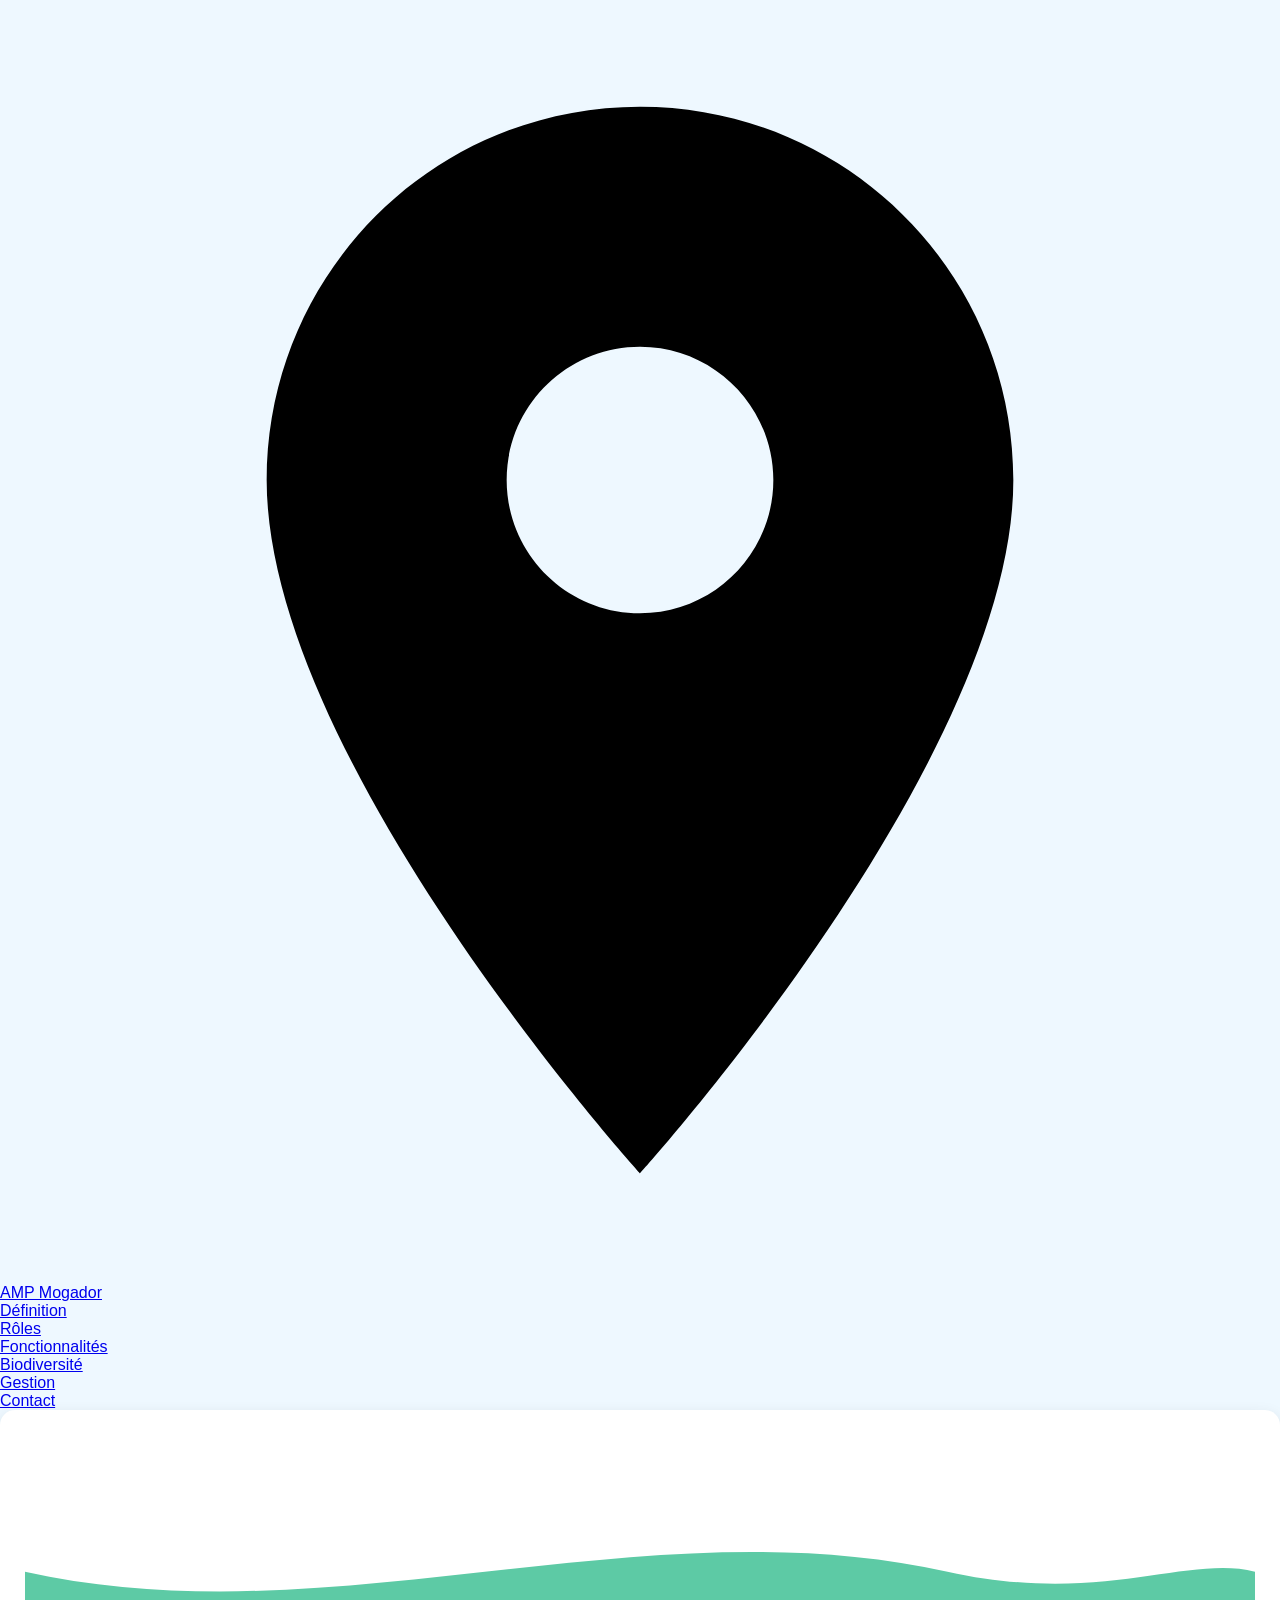
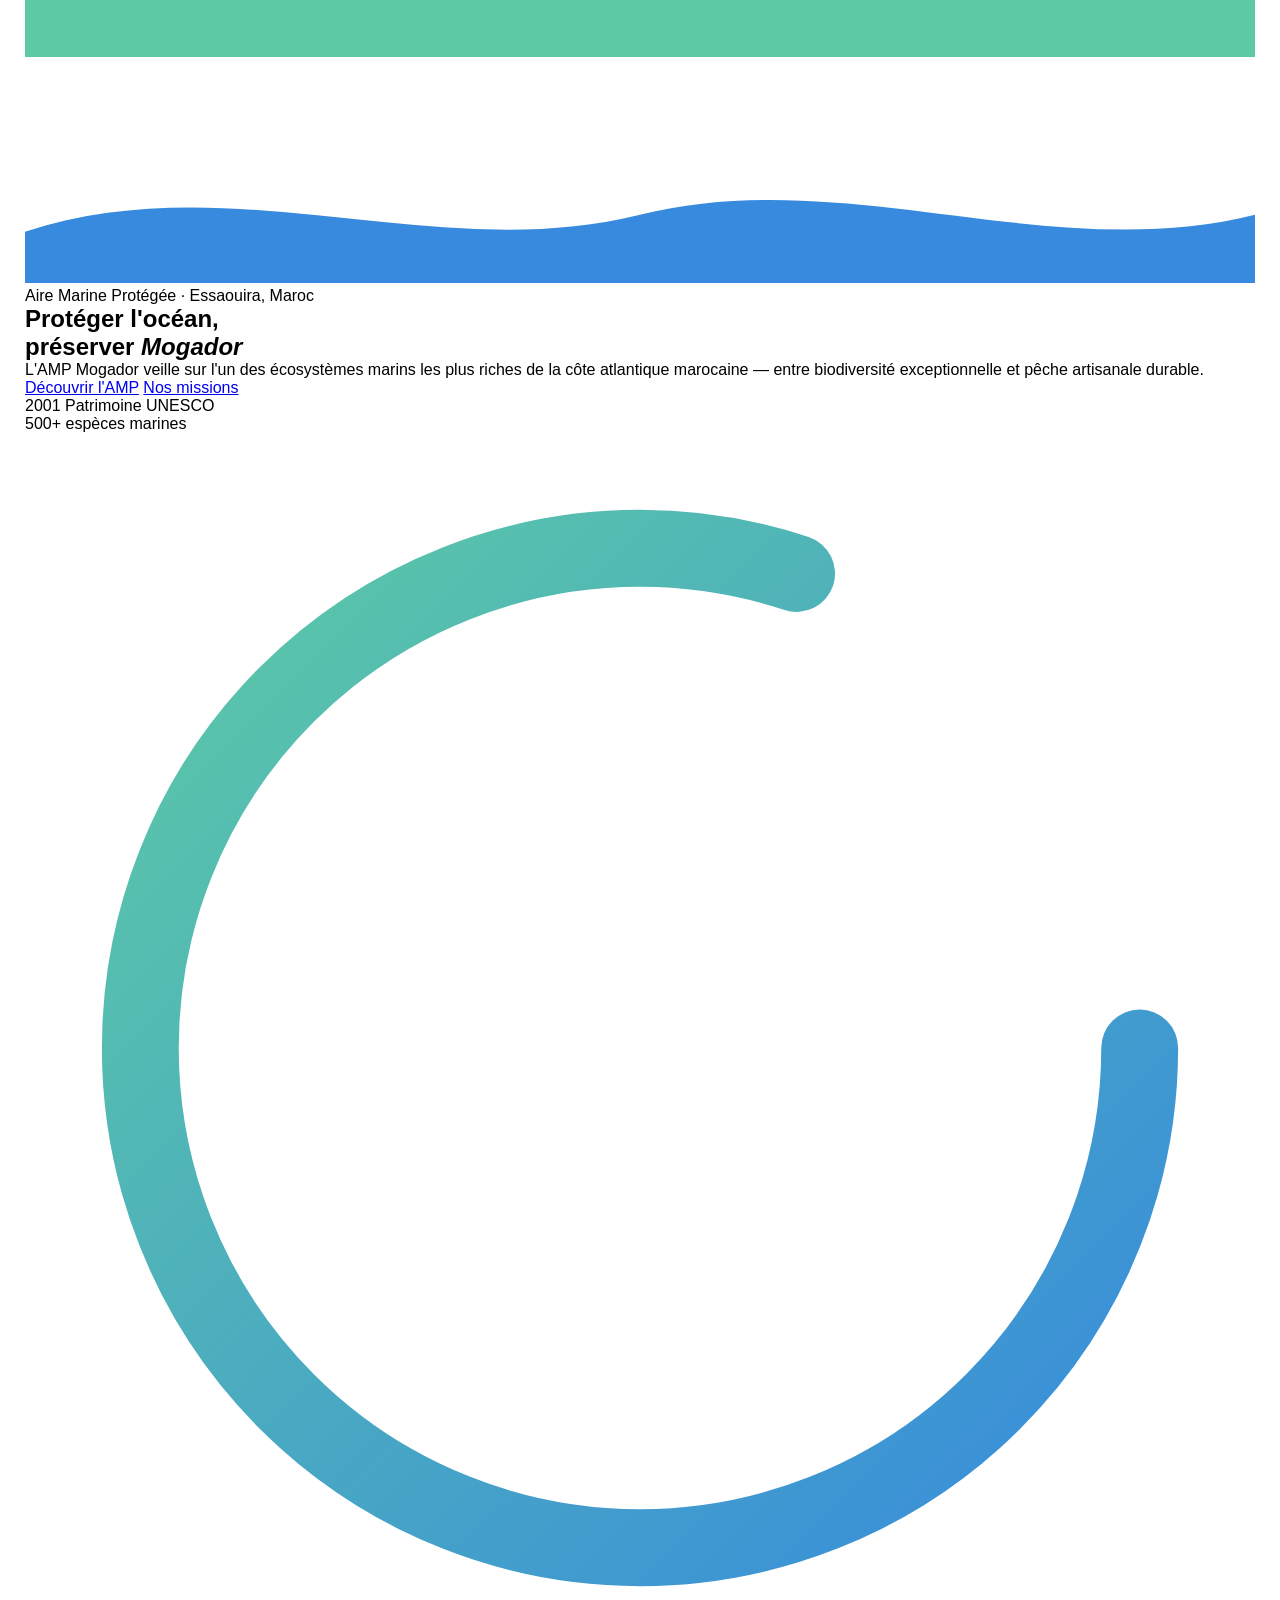
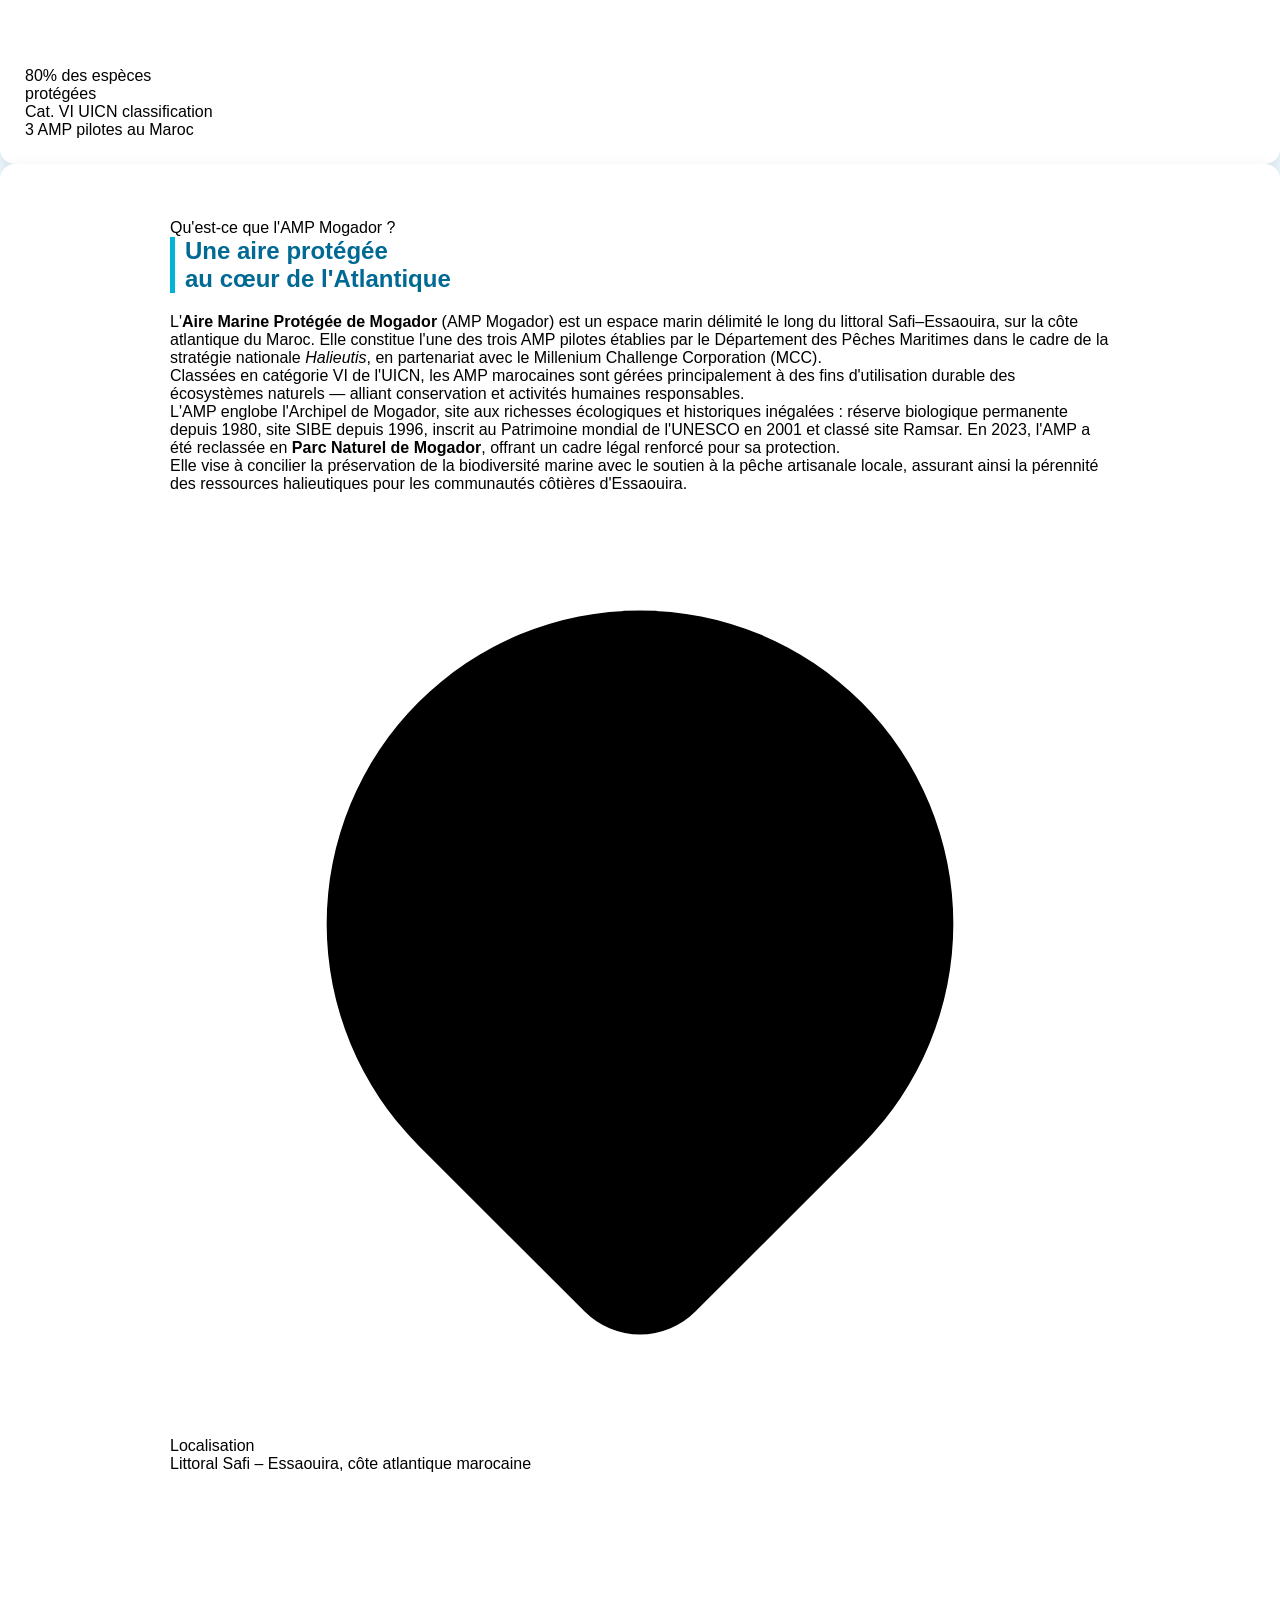
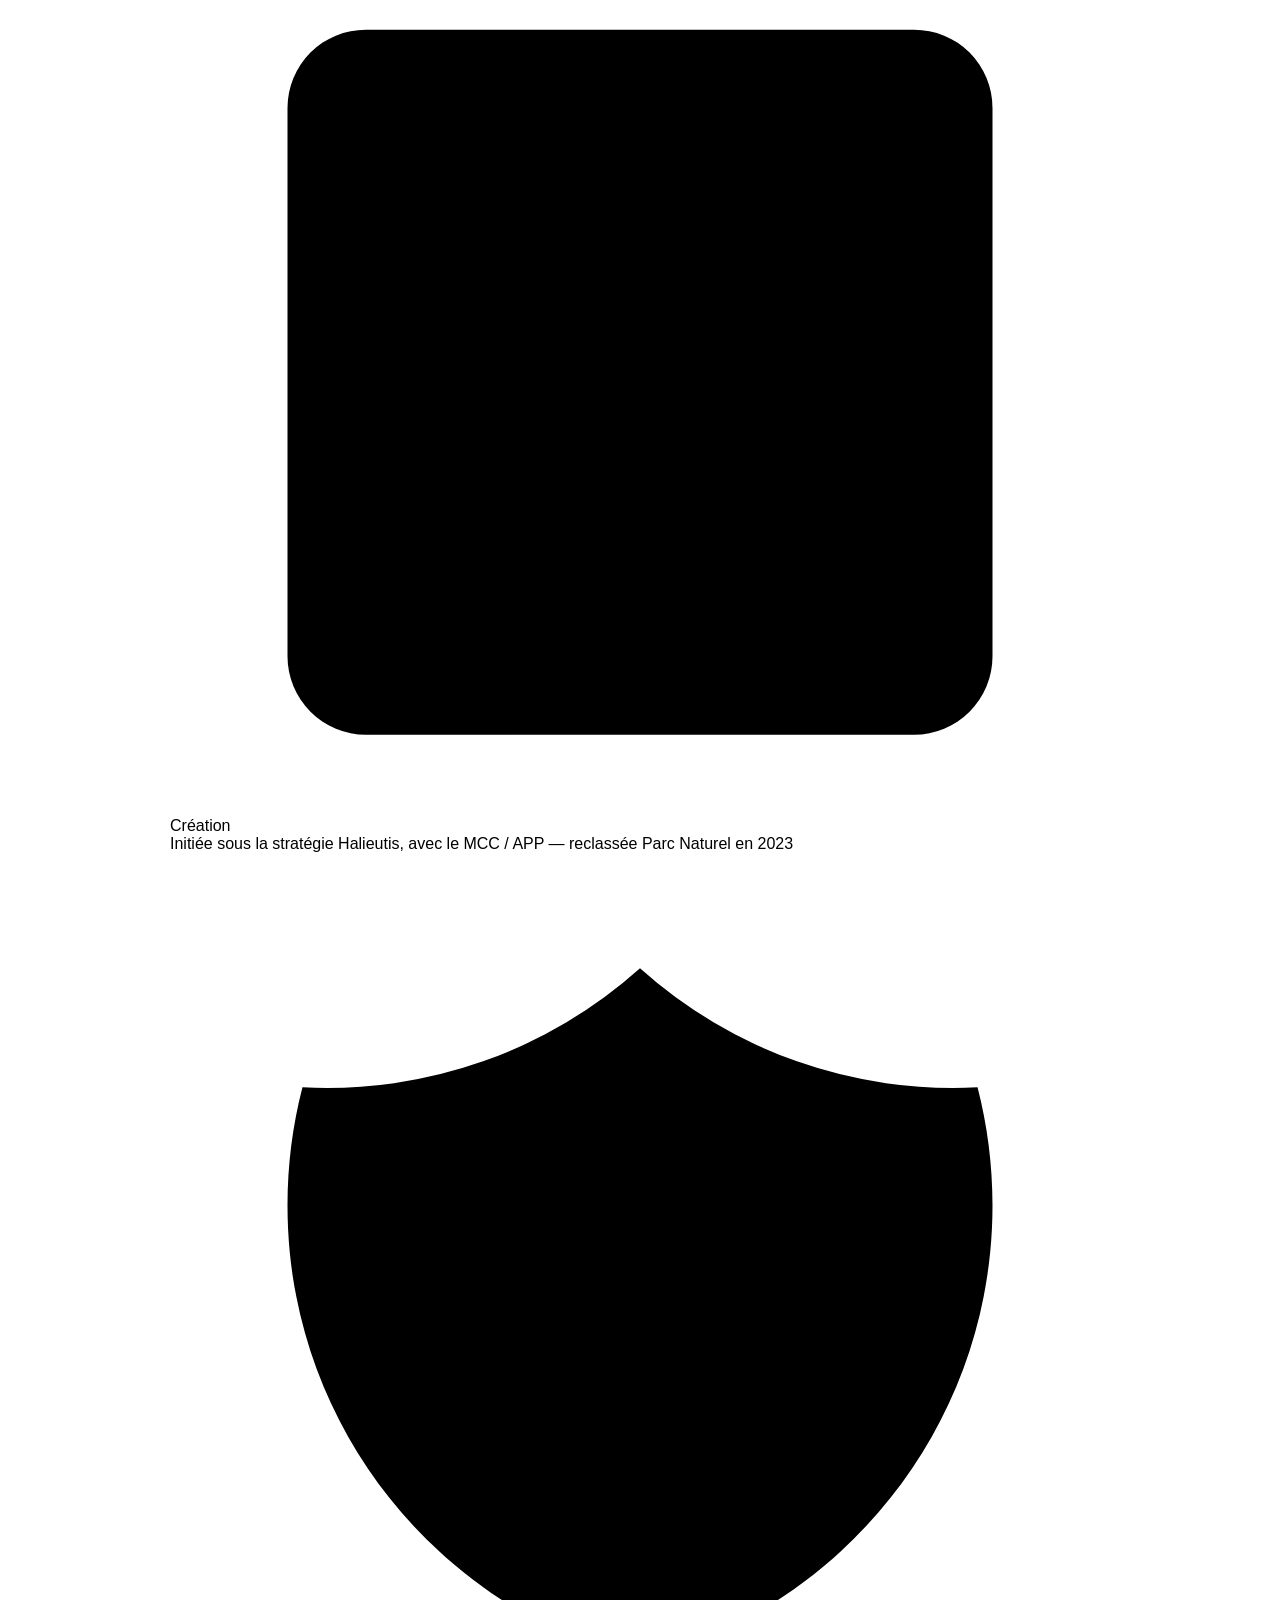
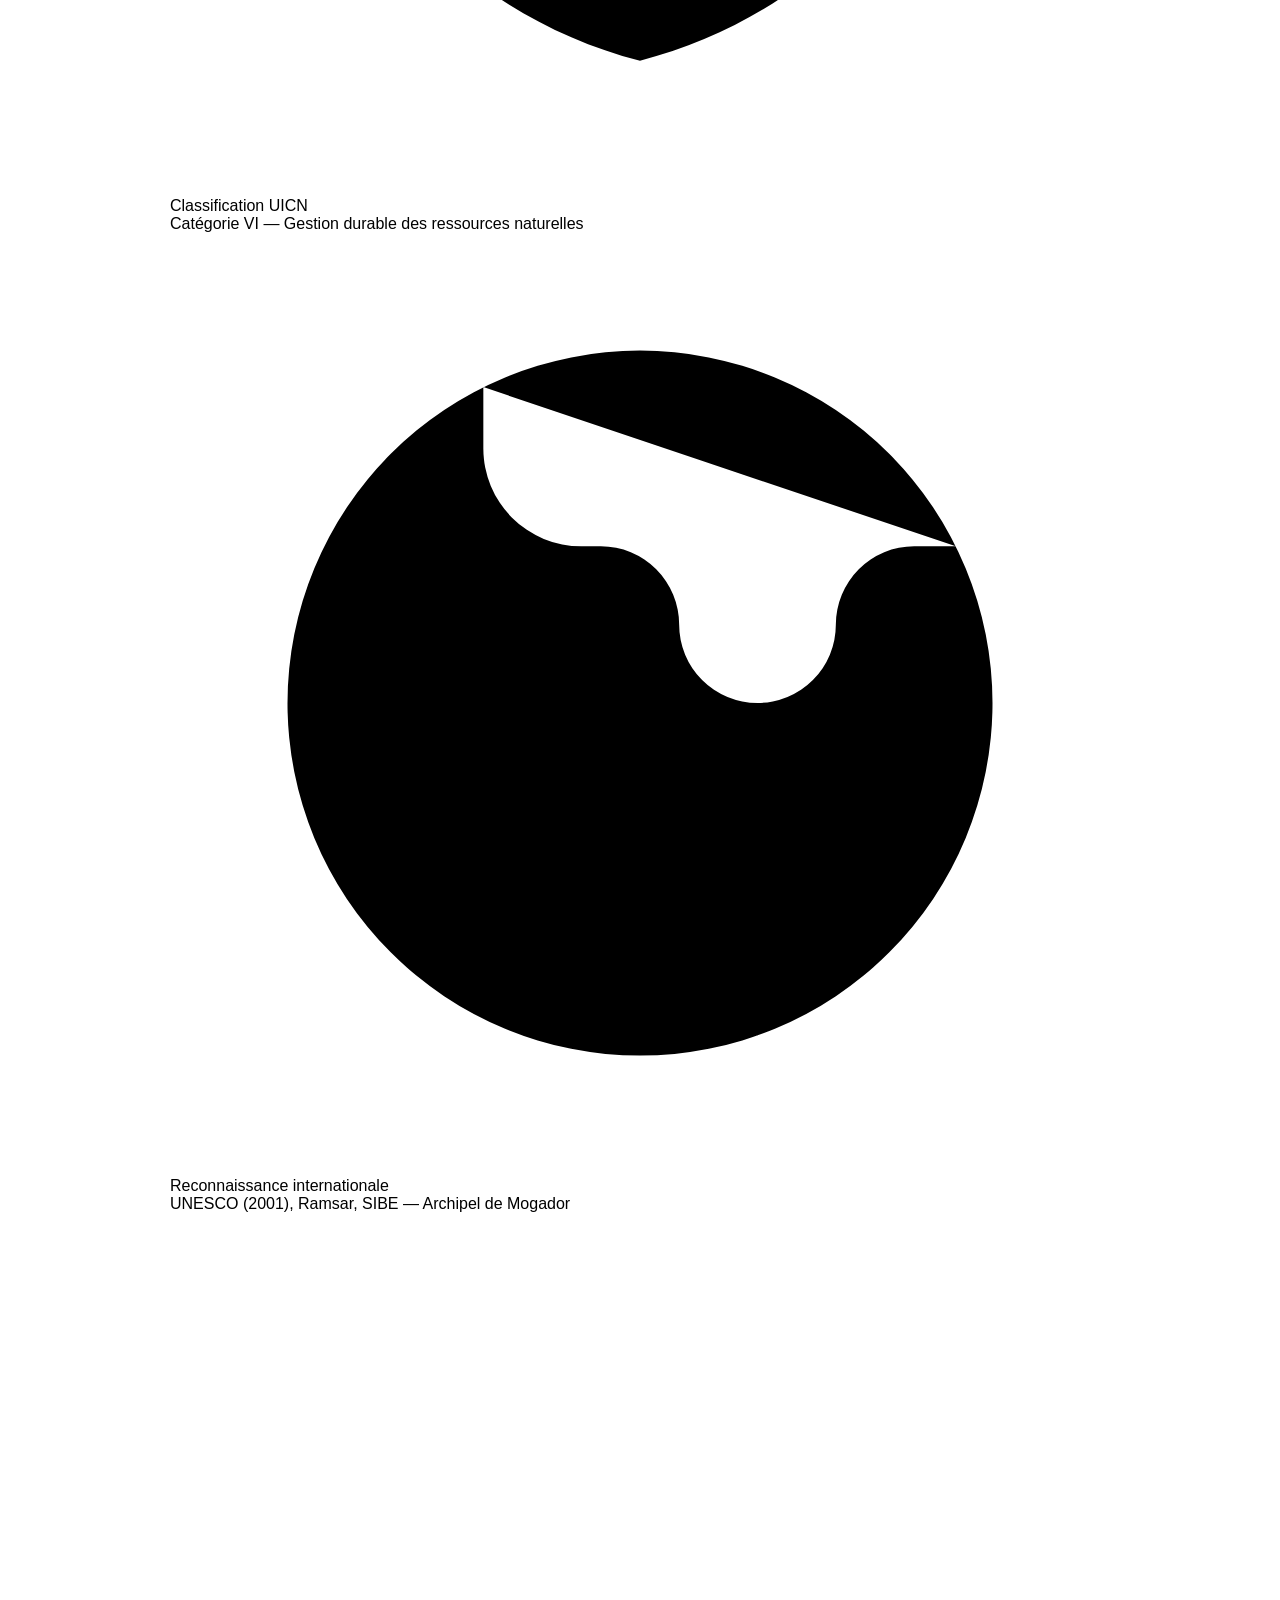
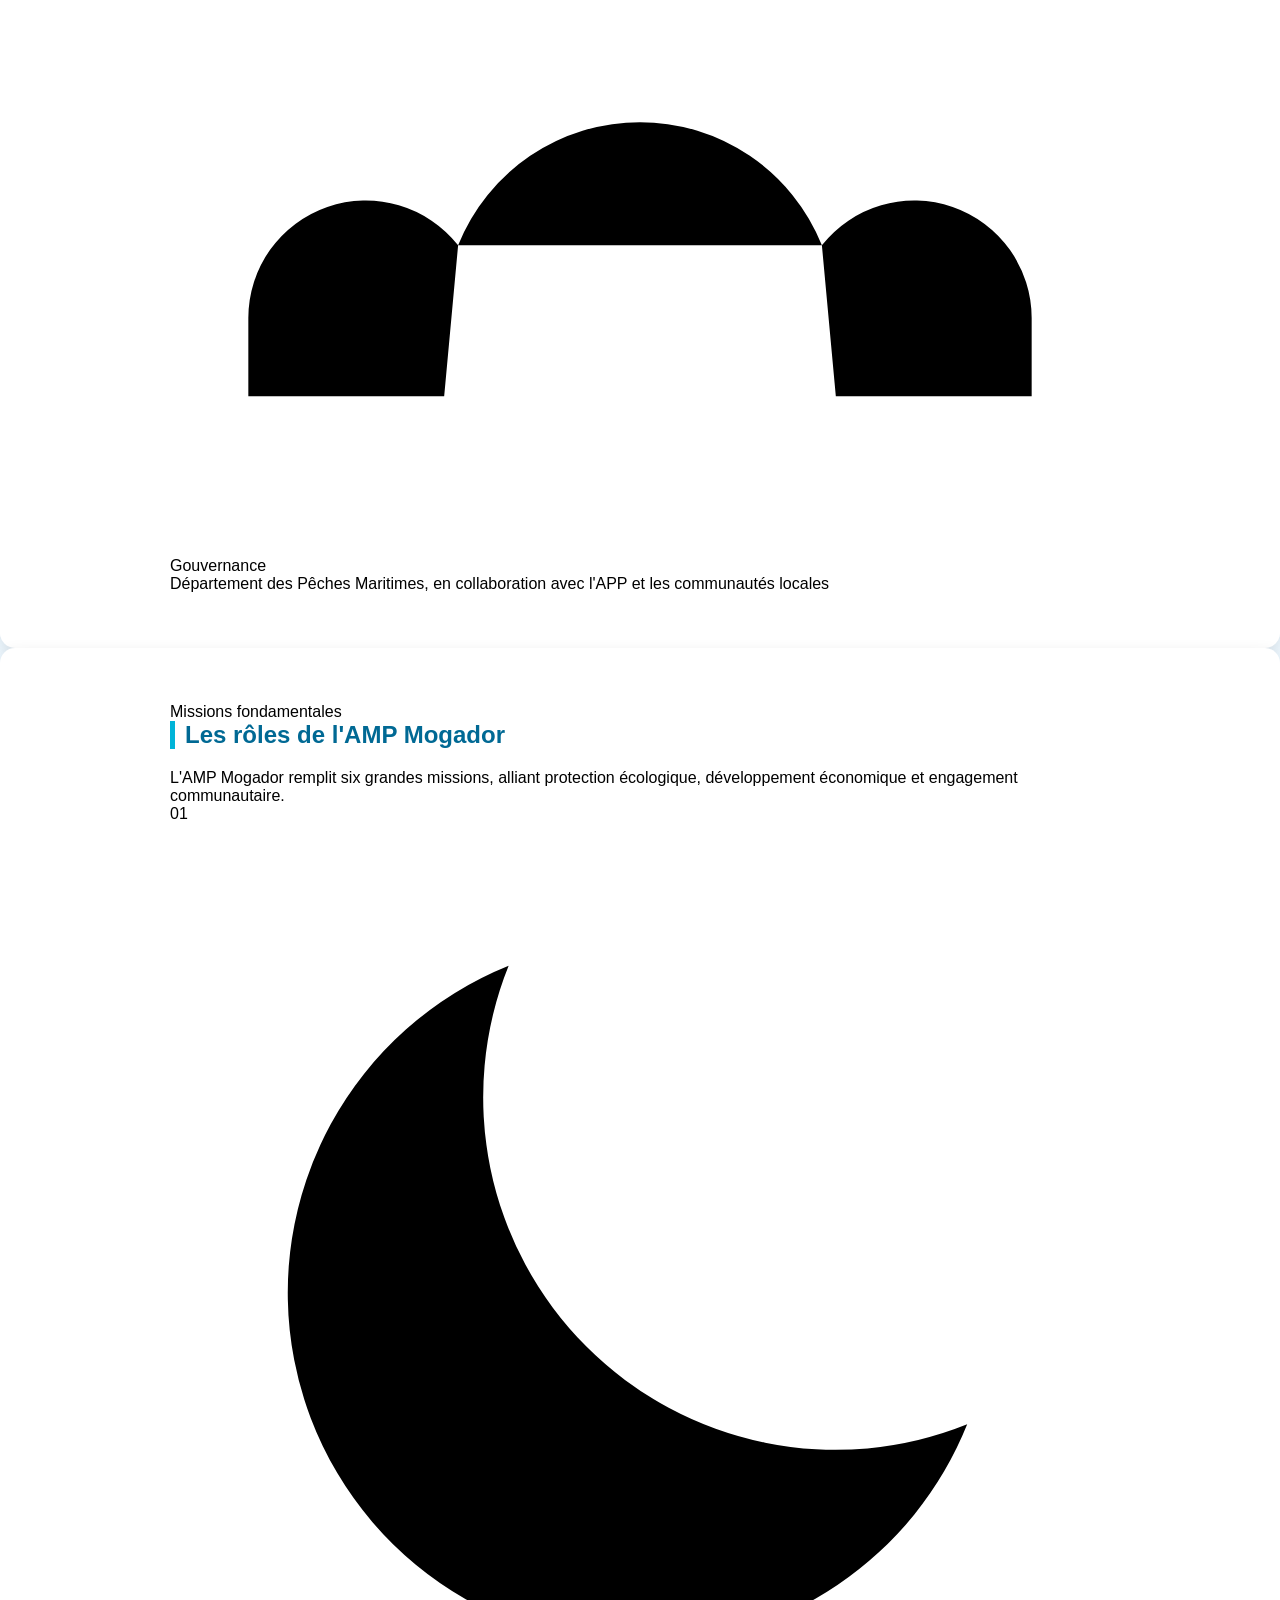
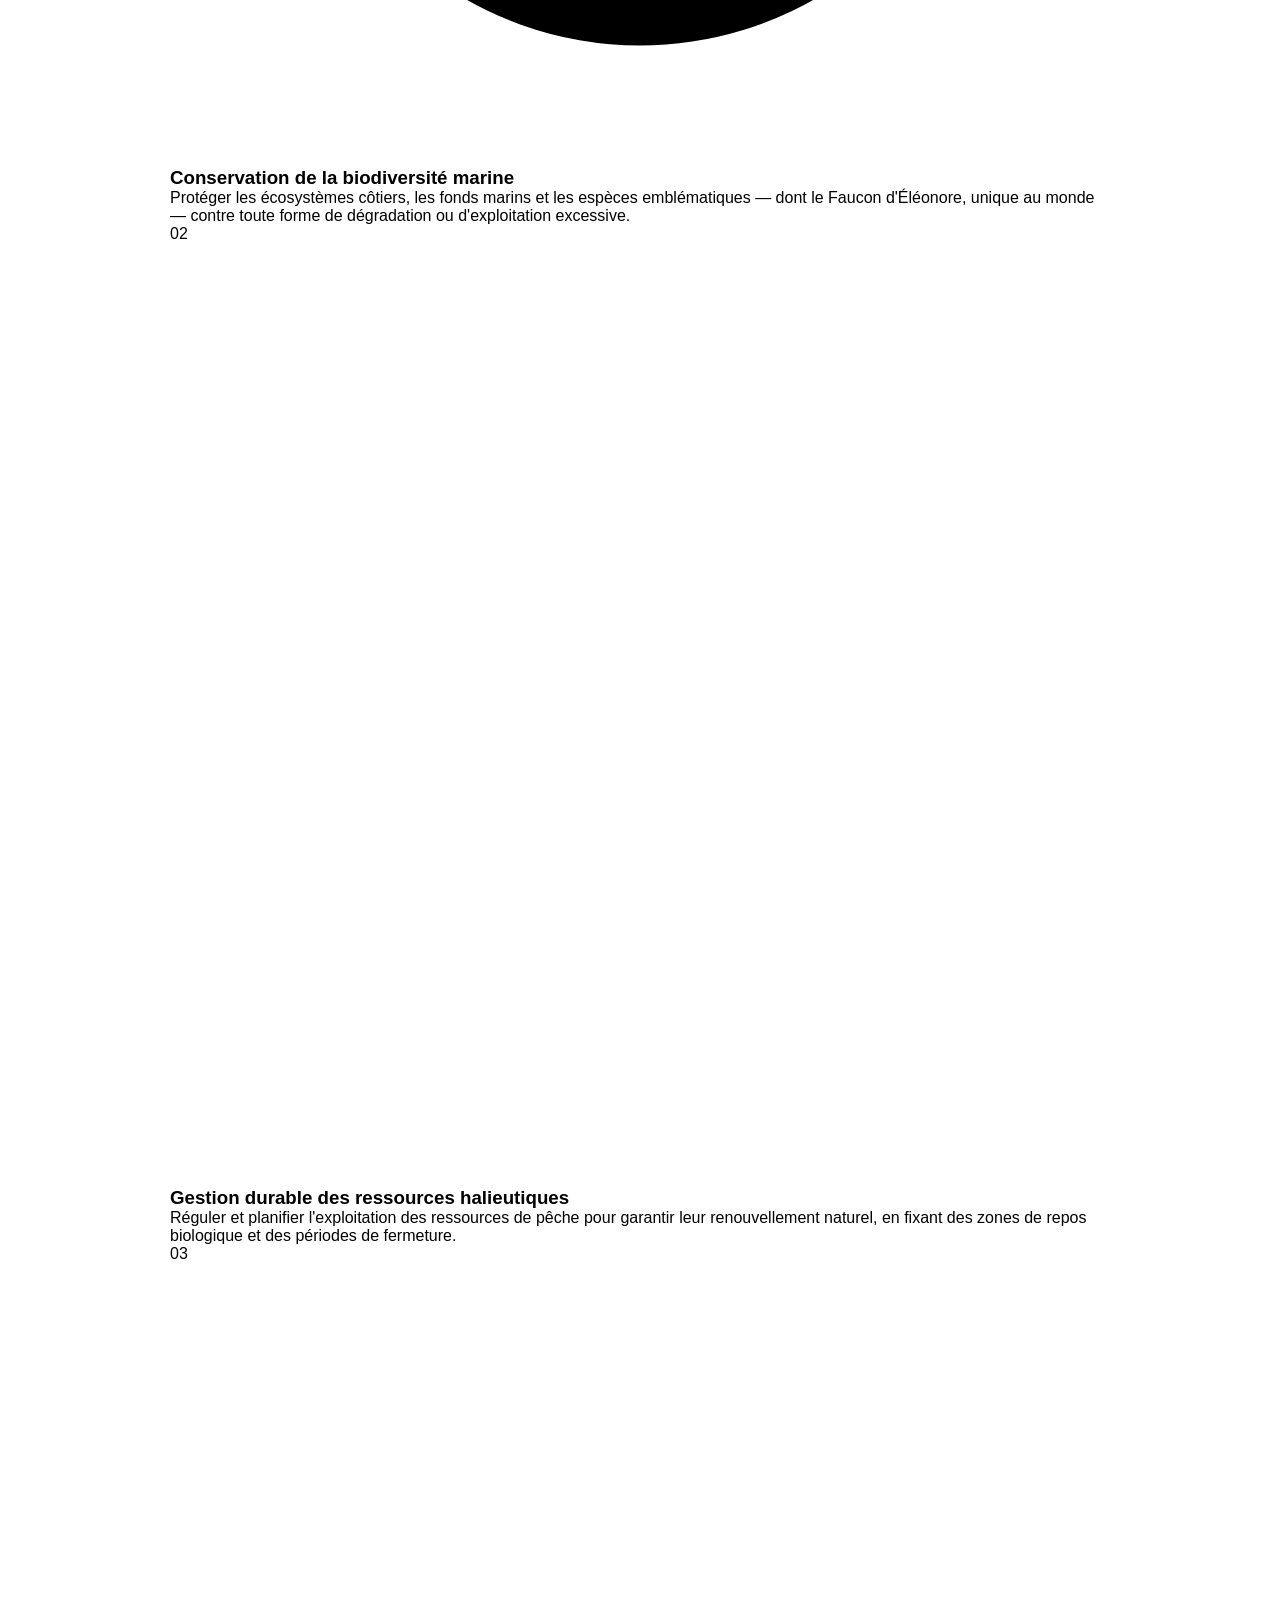
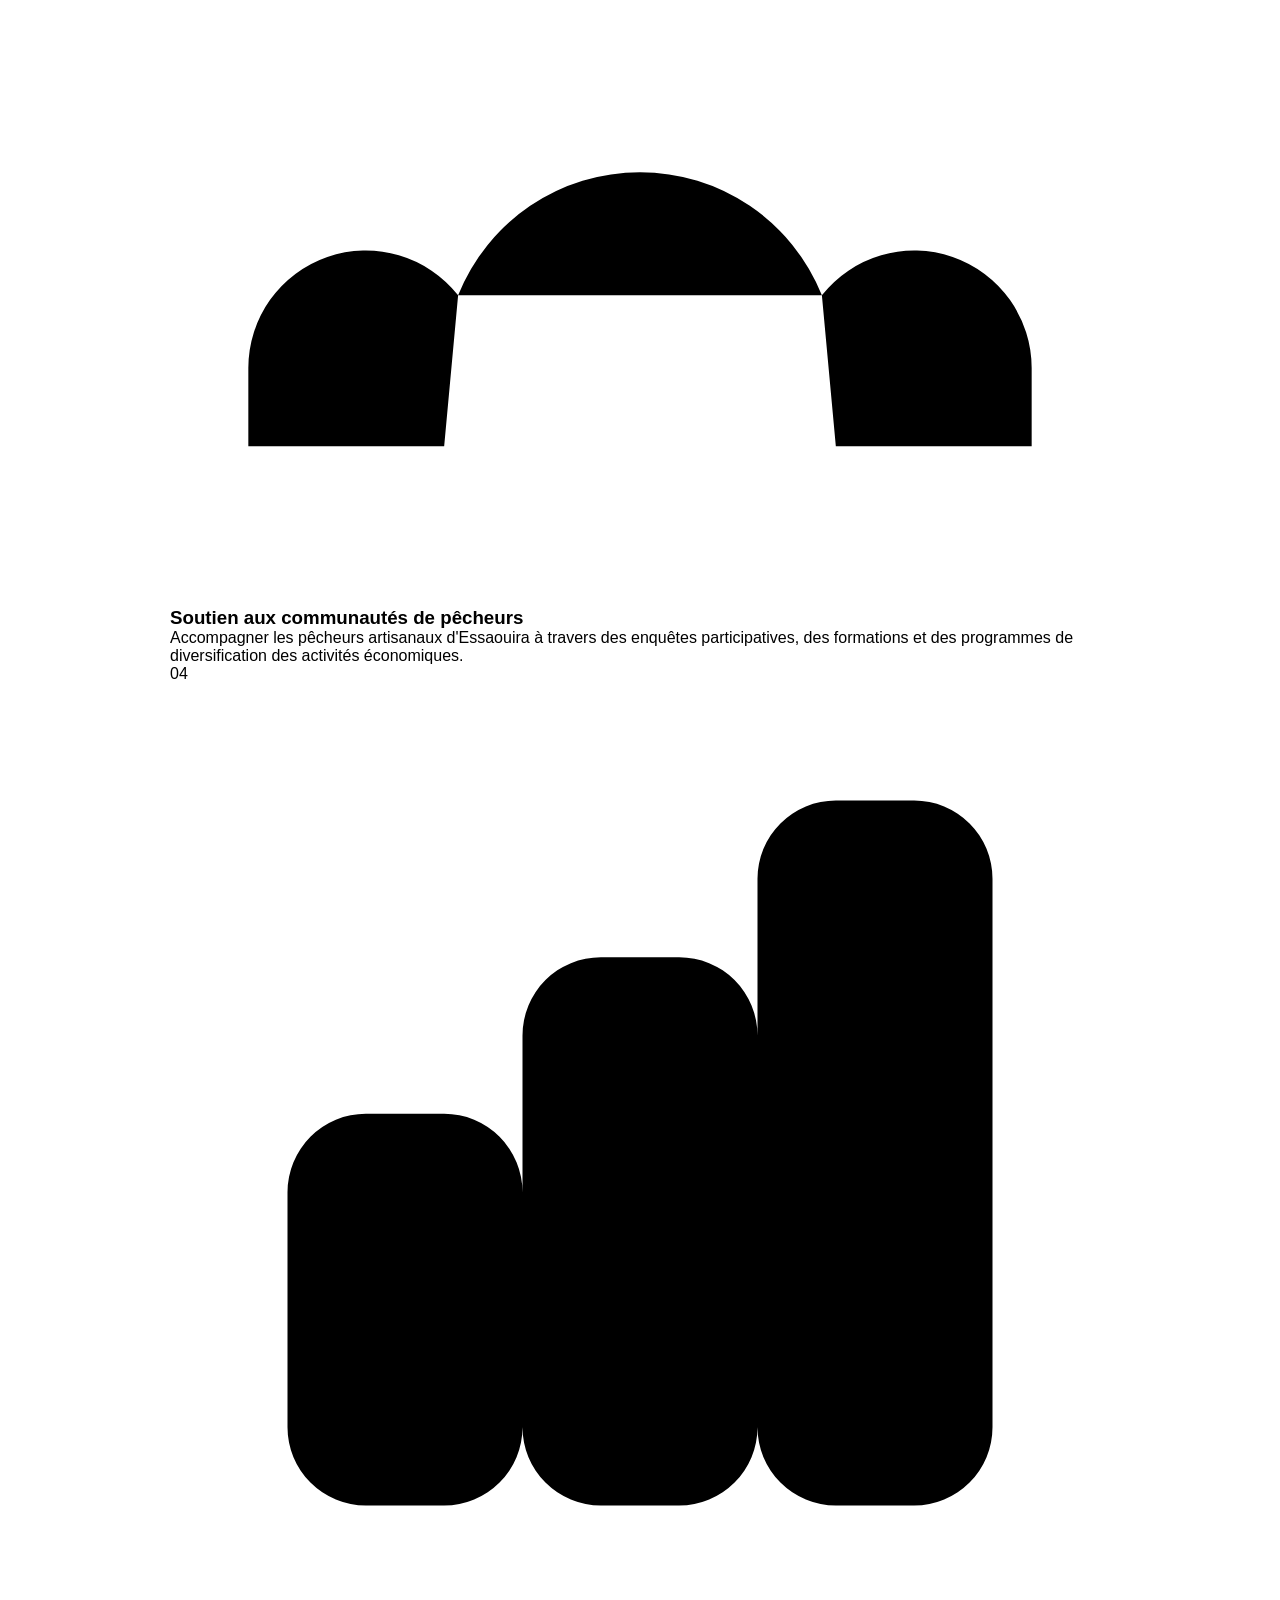
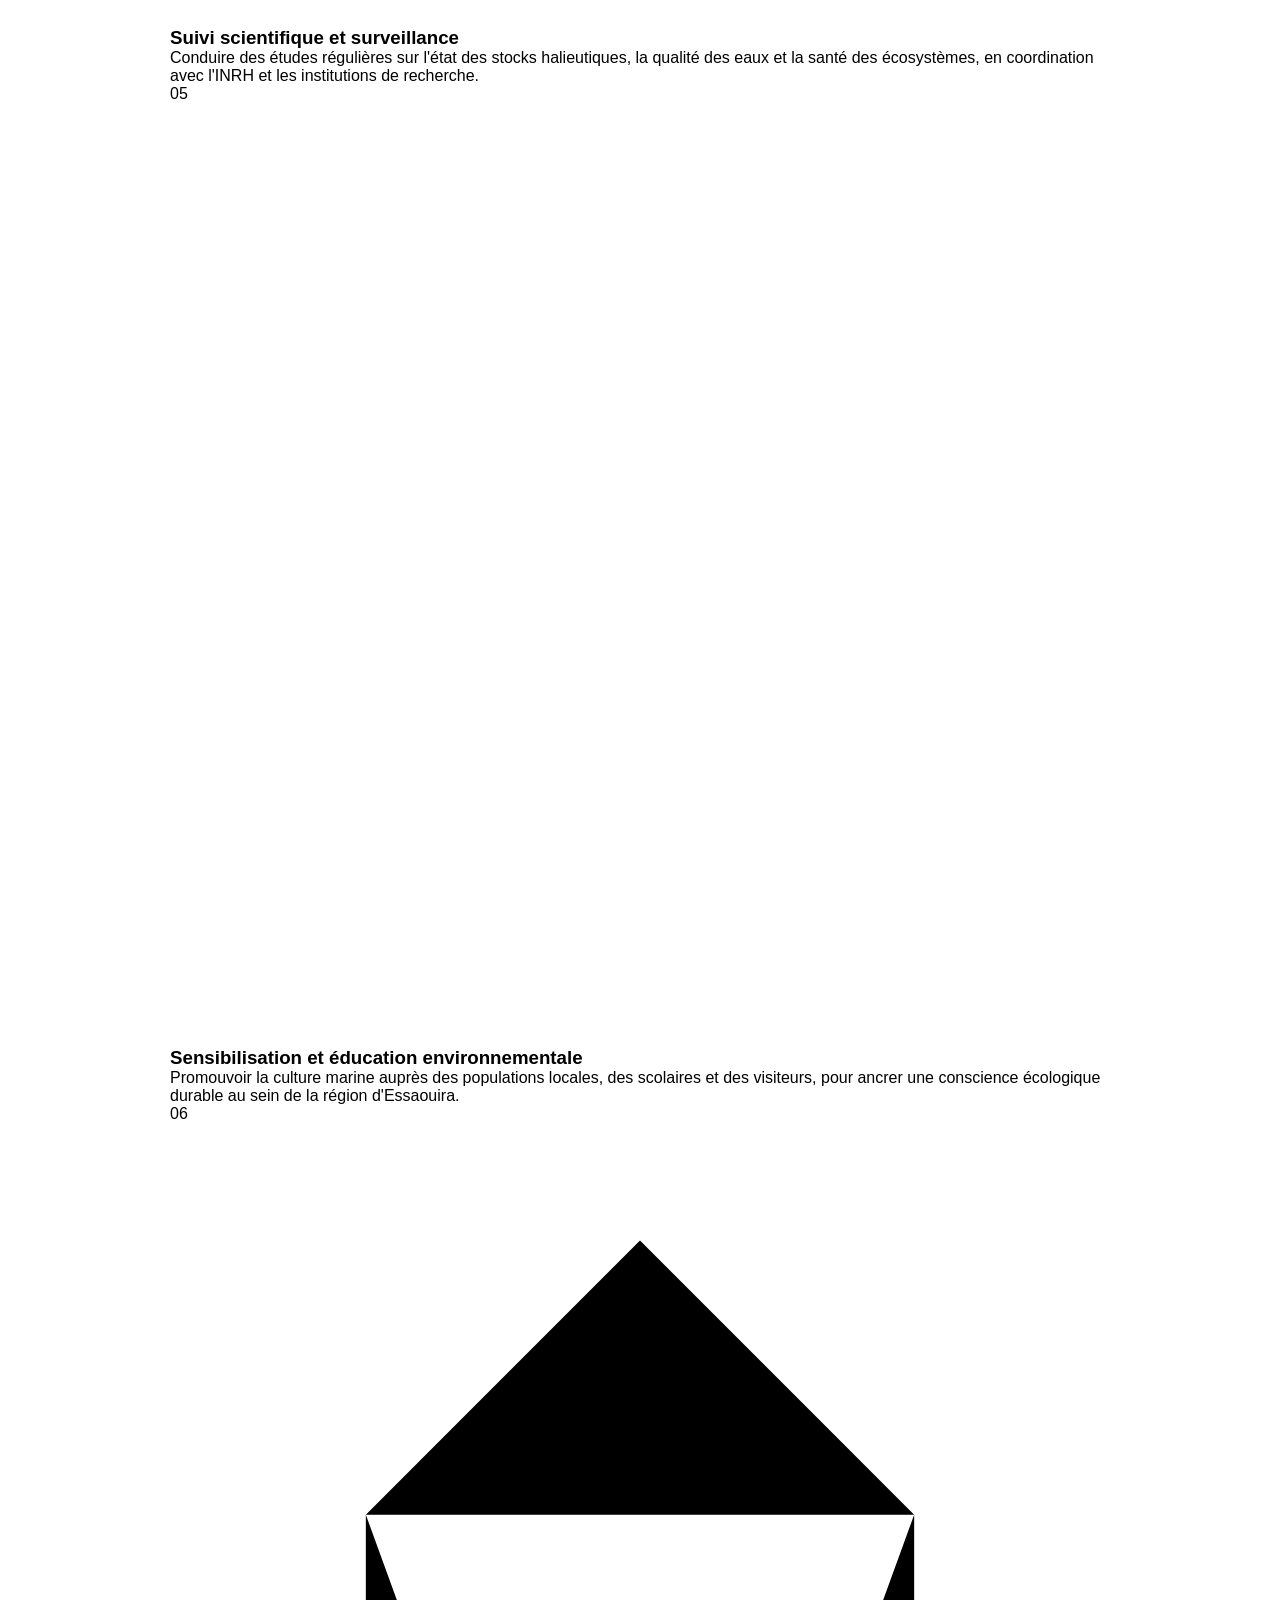
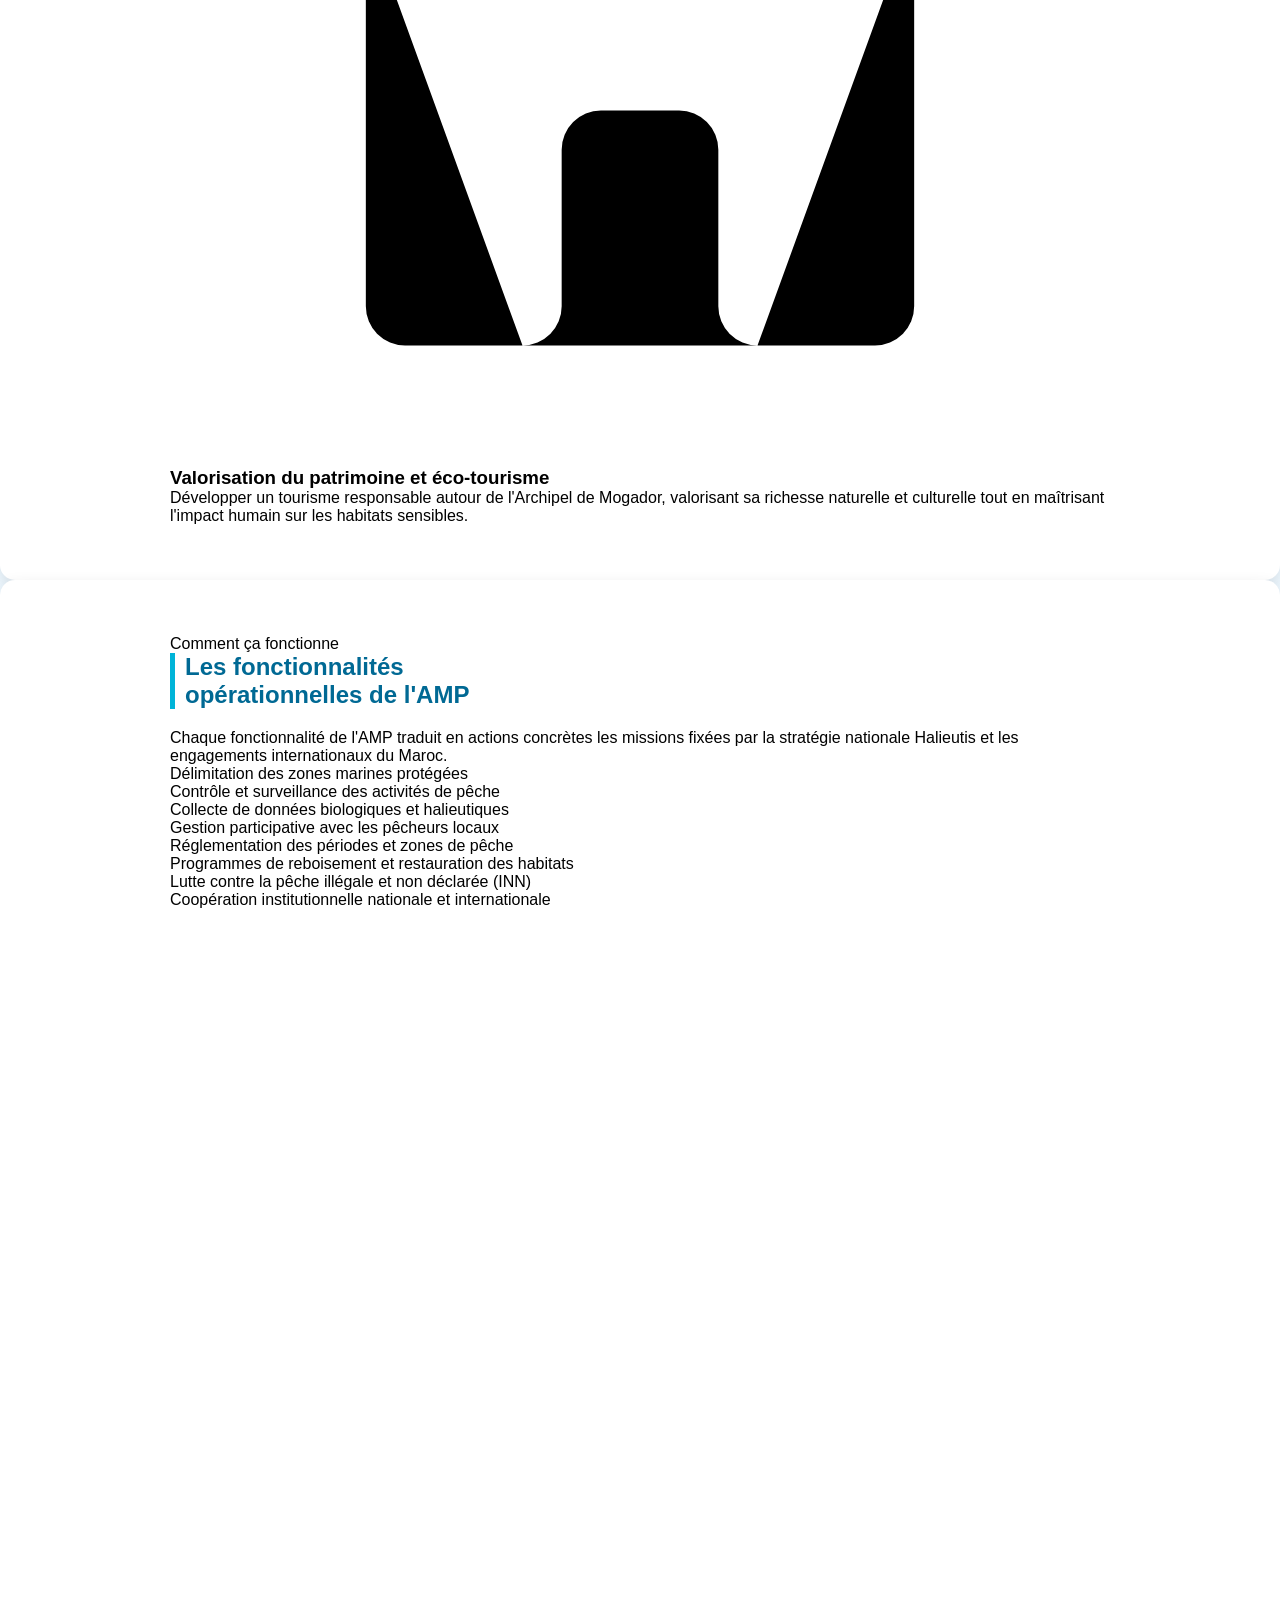
==== commit 872fc62c: "Add files via upload" ====
--- a/index.html
+++ b/index.html
@@ -1,185 +1,635 @@
- <!DOCTYPE html>
+<!DOCTYPE html>
 <html lang="fr">
 <head>
-    <meta charset="UTF-8">
-    <meta name="viewport" content="width=device-width, initial-scale=1.0">
-    <title>AMP Mogador - Enquête des pêcheurs</title>
-
-    <link rel="stylesheet" href="style.css">
+<meta charset="UTF-8">
+<meta name="viewport" content="width=device-width, initial-scale=1.0">
+<title>AMP Mogador — Aire Marine Protégée d'Essaouira</title>
+<script src="main.js"></script>
+<link rel="stylesheet" type="text/css" href="style.css">
+<link href="https://fonts.googleapis.com/css2?family=Playfair+Display:wght@400;600;700&family=Inter:wght@300;400;500;600&display=swap" rel="stylesheet">
+
 </head>
 <body>
 
-<header>
-    <div class="overlay">
-        <h1>🌊 AMP MOGADOR</h1>
-        <p>Questionnaire destiné aux pêcheurs artisanaux</p>
-    </div>
-</header>
-
-<div class="container">
-
-    <form action="save.php" method="POST">
-
-<section>
-    <h2>Informations personnelles</h2>
-
-    <label>Âge</label>
-    <input type="number" name="age">
-
-    <label>Site d'activité</label>
-    <input type="text" name="site_activite">
-
-    <label>Niveau d'éducation</label>
-    <select name="niveau_education">
-        <option value="Analphabète">Analphabète</option>
-        <option value="Coranique">Coranique</option>
-        <option value="Primaire">Primaire</option>
-        <option value="Secondaire / Bac">Secondaire / Bac</option>
-        <option value="Universitaire">Universitaire</option>
-    </select>
-
-    <label>Situation familiale</label>
-    <select name="situation_familiale">
-        <option value="Célibataire">Célibataire</option>
-        <option value="Marié">Marié</option>
-        <option value="Divorcé">Divorcé</option>
-    </select>
+<!-- NAV -->
+<nav>
+  <a class="nav-logo" href="#">
+    <div class="nav-logo-icon">
+      <svg viewBox="0 0 24 24" xmlns="http://www.w3.org/2000/svg">
+        <path d="M12 2C8.13 2 5 5.13 5 9c0 5.25 7 13 7 13s7-7.75 7-13c0-3.87-3.13-7-7-7zm0 9.5c-1.38 0-2.5-1.12-2.5-2.5S10.62 6.5 12 6.5s2.5 1.12 2.5 2.5S13.38 11.5 12 11.5z"/>
+      </svg>
+    </div>
+    <span class="nav-logo-text">AMP Mogador</span>
+  </a>
+  <ul class="nav-links">
+    <li><a href="#definition">Définition</a></li>
+    <li><a href="#roles">Rôles</a></li>
+    <li><a href="#fonctionnalites">Fonctionnalités</a></li>
+    <li><a href="#biodiversite">Biodiversité</a></li>
+    <li><a href="#gestion">Gestion</a></li>
+    <li><a href="#contact">Contact</a></li>
+  </ul>
+</nav>
+
+<!-- HERO -->
+<section class="hero" id="accueil">
+  <div class="hero-bg">
+    <div class="hero-orb orb-1"></div>
+    <div class="hero-orb orb-2"></div>
+    <div class="wave wave-2">
+      <svg viewBox="0 0 1440 260" preserveAspectRatio="none">
+        <path fill="rgba(93,202,165,1)" d="M0,160 C360,240 720,80 1080,160 C1260,200 1360,140 1440,160 L1440,260 L0,260 Z"/>
+      </svg>
+    </div>
+    <div class="wave wave-3">
+      <svg viewBox="0 0 1440 260" preserveAspectRatio="none">
+        <path fill="rgba(55,138,221,1)" d="M0,200 C240,120 480,240 720,180 C960,120 1200,240 1440,180 L1440,260 L0,260 Z"/>
+      </svg>
+    </div>
+  </div>
+
+  <div class="hero-content">
+    <div class="hero-left">
+      <div class="hero-label">Aire Marine Protégée · Essaouira, Maroc</div>
+      <h1 class="hero-title">Protéger l'océan,<br>préserver <em>Mogador</em></h1>
+      <p class="hero-subtitle">L'AMP Mogador veille sur l'un des écosystèmes marins les plus riches de la côte atlantique marocaine — entre biodiversité exceptionnelle et pêche artisanale durable.</p>
+      <div class="hero-cta">
+        <a href="#definition" class="btn-primary">Découvrir l'AMP</a>
+        <a href="#roles" class="btn-secondary">Nos missions</a>
+      </div>
+    </div>
+
+    <div class="hero-visual">
+      <div class="hero-badges left" style="top: 40px;">
+        <div class="hero-badge">
+          <span class="hero-badge-num">2001</span>
+          <span class="hero-badge-txt">Patrimoine UNESCO</span>
+        </div>
+        <div class="hero-badge">
+          <span class="hero-badge-num">500+</span>
+          <span class="hero-badge-txt">espèces marines</span>
+        </div>
+      </div>
+
+      <div class="stat-ring">
+        <svg viewBox="0 0 320 320" fill="none" xmlns="http://www.w3.org/2000/svg">
+          <circle cx="160" cy="160" r="130" stroke="rgba(255,255,255,0.06)" stroke-width="20"/>
+          <circle cx="160" cy="160" r="130" stroke="url(#rg1)" stroke-width="20" stroke-linecap="round" stroke-dasharray="817" stroke-dashoffset="163"/>
+          <defs>
+            <linearGradient id="rg1" x1="0%" y1="0%" x2="100%" y2="100%">
+              <stop offset="0%" stop-color="#5DCAA5"/>
+              <stop offset="100%" stop-color="#378ADD"/>
+            </linearGradient>
+          </defs>
+          <circle cx="160" cy="160" r="95" stroke="rgba(255,255,255,0.04)" stroke-width="1"/>
+        </svg>
+        <div class="stat-ring-center">
+          <span class="stat-ring-number">80%</span>
+          <span class="stat-ring-label">des espèces<br>protégées</span>
+        </div>
+      </div>
+
+      <div class="hero-badges right" style="bottom: 30px;">
+        <div class="hero-badge">
+          <span class="hero-badge-num">Cat. VI</span>
+          <span class="hero-badge-txt">UICN classification</span>
+        </div>
+        <div class="hero-badge">
+          <span class="hero-badge-num">3</span>
+          <span class="hero-badge-txt">AMP pilotes au Maroc</span>
+        </div>
+      </div>
+    </div>
+  </div>
 </section>
-<section>
-
-    <h2>Activité de pêche</h2>
-
-    <label>Depuis combien de temps pratiquez-vous la pêche ?</label>
-    <input type="text" name="experience_peche">
-
-    <label>Comment avez-vous appris le métier ?</label>
-    <select name="apprentissage">
-        <option value="Parents">Parents</option>
-        <option value="Expérience">Expérience</option>
-        <option value="Formation professionnelle">Formation professionnelle</option>
-    </select>
-
-    <label>Type de pêche</label>
-    <select name="type_peche">
-        <option value="Artisanale">Artisanale</option>
-        <option value="Côtière">Côtière</option>
-    </select>
-
-    <label>Propriétaire de barque ?</label>
-    <select name="proprietaire_barque">
-        <option value="Oui">Oui</option>
-        <option value="Non">Non</option>
-    </select>
-
-    <label>Revenu moyen par jour (DH)</label>
-    <input type="number" name="revenu_jour">
-
-    <label>Revenu moyen par mois (DH)</label>
-    <input type="number" name="revenu_mois">
-
-    <label>Nombre de jours de pêche par semaine</label>
-    <input type="number" name="jours_semaine">
-
-    <label>Durée moyenne d'une marée</label>
-    <input type="text" name="duree_maree">
-
-    <label>Lieu principal de pêche</label>
-    <select name="lieu_peche">
-        <option value="SSW">SSW</option>
-        <option value="SW">SW</option>
-        <option value="W">W</option>
-        <option value="NW">NW</option>
-    </select>
-
+
+<!-- DÉFINITION -->
+<section id="definition">
+  <div class="container">
+    <span class="section-eyebrow">Qu'est-ce que l'AMP Mogador ?</span>
+    <h2 class="section-title">Une aire protégée<br>au cœur de l'Atlantique</h2>
+    <div class="divider"></div>
+
+    <div class="definition-grid">
+      <div class="definition-text fade-up">
+        <p>L'<strong>Aire Marine Protégée de Mogador</strong> (AMP Mogador) est un espace marin délimité le long du littoral Safi–Essaouira, sur la côte atlantique du Maroc. Elle constitue l'une des trois AMP pilotes établies par le Département des Pêches Maritimes dans le cadre de la stratégie nationale <em>Halieutis</em>, en partenariat avec le Millenium Challenge Corporation (MCC).</p>
+
+        <div class="highlight-box">
+          <p>Classées en catégorie VI de l'UICN, les AMP marocaines sont gérées principalement à des fins d'utilisation durable des écosystèmes naturels — alliant conservation et activités humaines responsables.</p>
+        </div>
+
+        <p>L'AMP englobe l'Archipel de Mogador, site aux richesses écologiques et historiques inégalées : réserve biologique permanente depuis 1980, site SIBE depuis 1996, inscrit au Patrimoine mondial de l'UNESCO en 2001 et classé site Ramsar. En 2023, l'AMP a été reclassée en <strong>Parc Naturel de Mogador</strong>, offrant un cadre légal renforcé pour sa protection.</p>
+
+        <p>Elle vise à concilier la préservation de la biodiversité marine avec le soutien à la pêche artisanale locale, assurant ainsi la pérennité des ressources halieutiques pour les communautés côtières d'Essaouira.</p>
+      </div>
+
+      <div class="key-facts fade-up">
+        <div class="fact-card">
+          <div class="fact-icon teal">
+            <svg viewBox="0 0 24 24" stroke-width="1.5" xmlns="http://www.w3.org/2000/svg"><path d="M17.657 16.657L13.414 20.9a1.998 1.998 0 01-2.827 0l-4.244-4.243a8 8 0 1111.314 0z"/><path d="M15 11a3 3 0 11-6 0 3 3 0 016 0z"/></svg>
+          </div>
+          <div>
+            <div class="fact-label">Localisation</div>
+            <div class="fact-value">Littoral Safi – Essaouira, côte atlantique marocaine</div>
+          </div>
+        </div>
+
+        <div class="fact-card">
+          <div class="fact-icon blue">
+            <svg viewBox="0 0 24 24" stroke-width="1.5" xmlns="http://www.w3.org/2000/svg"><rect x="3" y="4" width="18" height="18" rx="2" ry="2"/><line x1="16" y1="2" x2="16" y2="6"/><line x1="8" y1="2" x2="8" y2="6"/><line x1="3" y1="10" x2="21" y2="10"/></svg>
+          </div>
+          <div>
+            <div class="fact-label">Création</div>
+            <div class="fact-value">Initiée sous la stratégie Halieutis, avec le MCC / APP — reclassée Parc Naturel en 2023</div>
+          </div>
+        </div>
+
+        <div class="fact-card">
+          <div class="fact-icon teal">
+            <svg viewBox="0 0 24 24" stroke-width="1.5" xmlns="http://www.w3.org/2000/svg"><path d="M9 12l2 2 4-4m5.618-4.016A11.955 11.955 0 0112 2.944a11.955 11.955 0 01-8.618 3.04A12.02 12.02 0 003 9c0 5.591 3.824 10.29 9 11.622 5.176-1.332 9-6.03 9-11.622 0-1.042-.133-2.052-.382-3.016z"/></svg>
+          </div>
+          <div>
+            <div class="fact-label">Classification UICN</div>
+            <div class="fact-value">Catégorie VI — Gestion durable des ressources naturelles</div>
+          </div>
+        </div>
+
+        <div class="fact-card">
+          <div class="fact-icon blue">
+            <svg viewBox="0 0 24 24" stroke-width="1.5" xmlns="http://www.w3.org/2000/svg"><path d="M3.055 11H5a2 2 0 012 2v1a2 2 0 002 2 2 2 0 012 2v2.945M8 3.935V5.5A2.5 2.5 0 0010.5 8h.5a2 2 0 012 2 2 2 0 104 0 2 2 0 012-2h1.064M15 20.488V18a2 2 0 012-2h3.064M21 12a9 9 0 11-18 0 9 9 0 0118 0z"/></svg>
+          </div>
+          <div>
+            <div class="fact-label">Reconnaissance internationale</div>
+            <div class="fact-value">UNESCO (2001), Ramsar, SIBE — Archipel de Mogador</div>
+          </div>
+        </div>
+
+        <div class="fact-card">
+          <div class="fact-icon teal">
+            <svg viewBox="0 0 24 24" stroke-width="1.5" xmlns="http://www.w3.org/2000/svg"><path d="M17 20h5v-2a3 3 0 00-5.356-1.857M17 20H7m10 0v-2c0-.656-.126-1.283-.356-1.857M7 20H2v-2a3 3 0 015.356-1.857M7 20v-2c0-.656.126-1.283.356-1.857m0 0a5.002 5.002 0 019.288 0"/></svg>
+          </div>
+          <div>
+            <div class="fact-label">Gouvernance</div>
+            <div class="fact-value">Département des Pêches Maritimes, en collaboration avec l'APP et les communautés locales</div>
+          </div>
+        </div>
+      </div>
+    </div>
+  </div>
 </section>
-<section>
-<h2>Débarquement de peche</h2>
-<label>Especes pechées</label>
-<div class="checkbox-group">
-
-<label>
-<input type="checkbox" name="cephalopodes" value="Oui">
-Céphalopodes
-</label>
-
-<label>
-<input type="checkbox" name="poissons_demersaux" value="Oui">
-Poissons démersaux
-</label>
-
-<label>
-<input type="checkbox" name="elasmobranches" value="Oui">
-Élasmobranches
-</label>
-
-<label>
-<input type="checkbox" name="poissons_pelagiques" value="Oui">
-Poissons pélagiques
-</label>
-
-<label>
-<input type="checkbox" name="crustaces" value="Oui">
-Crustacés
-</label>
-
-</div> 
-    
-    <label>Taille Dominant :</label>
-<select name="taille_dominante">
-    <option value="Grande">Grande</option>
-    <option value="Petite">Petite</option>
-</select>
-    <label>Qantités pechées lors de chaque marée:</label>
-<select name="quantite_moyenne">
-    <option value="Moins de 40 Kg">Moins de 40 Kg</option>
-    <option value="Plus de 40 Kg">Plus de 40 Kg</option>
-    <option value="Non mesurée">Non mesurée</option>
-</select>
-<label>état des ressources halieutique :</label>
-<select name="etat_ressources">
-    <option value="Stable">Stable</option>
-    <option value="En amélioration">En amélioration</option>
-    <option value="En dégradation">En dégradation</option>
-</select>
-    <label></label>
-<select name="prix_criee">
-    <option value="Faible">Faible</option>
-    <option value="Moyen">Moyen</option>
-    <option value="Élevé">Élevé</option>
-</select>
-    <label></label>
-<select name="evolution_prix">
-    <option value="En baisse">En baisse</option>
-    <option value="Stable">Stable</option>
-    <option value="En hausse">En hausse</option>
-</select>
-    <label></label>
-<select name="satisfaction">
-    <option value="Peu satisfait">Peu satisfait</option>
-    <option value="Moyennement satisfait">Moyennement satisfait</option>
-    <option value="Totalement satisfait">Totalement satisfait</option>
-</select>
-    <label></label>
-<select name="connait_amp">
-    <option value="Oui">Oui</option>
-    <option value="Non">Non</option>
-</select>
-    <label></label>
-<select name="impact_quantite">
-    <option value="Positif">Positif</option>
-    <option value="Négatif">Négatif</option>
-    <option value="Ne sait pas">Ne sait pas</option>
-</select>
-    <label></label>
-<select name="impact_socio">
-    <option value="Positif">Positif</option>
-    <option value="Négatif">Négatif</option>
-    <option value="Neutre">Neutre</option>
-</select>
+
+<!-- RÔLES -->
+<section id="roles">
+  <div class="container">
+    <div class="roles-intro">
+      <div>
+        <span class="section-eyebrow">Missions fondamentales</span>
+        <h2 class="section-title">Les rôles de l'AMP Mogador</h2>
+        <div class="divider"></div>
+        <p class="section-lead">L'AMP Mogador remplit six grandes missions, alliant protection écologique, développement économique et engagement communautaire.</p>
+      </div>
+      <div></div>
+    </div>
+
+    <div class="roles-grid">
+      <div class="role-card ocean fade-up">
+        <div class="role-number">01</div>
+        <div class="role-icon-wrap ocean">
+          <svg viewBox="0 0 24 24" xmlns="http://www.w3.org/2000/svg"><path d="M20.354 15.354A9 9 0 018.646 3.646 9.003 9.003 0 0012 21a9.003 9.003 0 008.354-5.646z"/></svg>
+        </div>
+        <h3 class="role-title">Conservation de la biodiversité marine</h3>
+        <p class="role-desc">Protéger les écosystèmes côtiers, les fonds marins et les espèces emblématiques — dont le Faucon d'Éléonore, unique au monde — contre toute forme de dégradation ou d'exploitation excessive.</p>
+      </div>
+
+      <div class="role-card teal fade-up">
+        <div class="role-number">02</div>
+        <div class="role-icon-wrap teal">
+          <svg viewBox="0 0 24 24" xmlns="http://www.w3.org/2000/svg"><path d="M3 4h18M3 8h18M3 12h18M3 16h10"/></svg>
+        </div>
+        <h3 class="role-title">Gestion durable des ressources halieutiques</h3>
+        <p class="role-desc">Réguler et planifier l'exploitation des ressources de pêche pour garantir leur renouvellement naturel, en fixant des zones de repos biologique et des périodes de fermeture.</p>
+      </div>
+
+      <div class="role-card amber fade-up">
+        <div class="role-number">03</div>
+        <div class="role-icon-wrap amber">
+          <svg viewBox="0 0 24 24" xmlns="http://www.w3.org/2000/svg"><path d="M17 20h5v-2a3 3 0 00-5.356-1.857M17 20H7m10 0v-2c0-.656-.126-1.283-.356-1.857M7 20H2v-2a3 3 0 015.356-1.857M7 20v-2c0-.656.126-1.283.356-1.857m0 0a5.002 5.002 0 019.288 0"/></svg>
+        </div>
+        <h3 class="role-title">Soutien aux communautés de pêcheurs</h3>
+        <p class="role-desc">Accompagner les pêcheurs artisanaux d'Essaouira à travers des enquêtes participatives, des formations et des programmes de diversification des activités économiques.</p>
+      </div>
+
+      <div class="role-card green fade-up">
+        <div class="role-number">04</div>
+        <div class="role-icon-wrap green">
+          <svg viewBox="0 0 24 24" xmlns="http://www.w3.org/2000/svg"><path d="M9 19v-6a2 2 0 00-2-2H5a2 2 0 00-2 2v6a2 2 0 002 2h2a2 2 0 002-2zm0 0V9a2 2 0 012-2h2a2 2 0 012 2v10m-6 0a2 2 0 002 2h2a2 2 0 002-2m0 0V5a2 2 0 012-2h2a2 2 0 012 2v14a2 2 0 01-2 2h-2a2 2 0 01-2-2z"/></svg>
+        </div>
+        <h3 class="role-title">Suivi scientifique et surveillance</h3>
+        <p class="role-desc">Conduire des études régulières sur l'état des stocks halieutiques, la qualité des eaux et la santé des écosystèmes, en coordination avec l'INRH et les institutions de recherche.</p>
+      </div>
+
+      <div class="role-card purple fade-up">
+        <div class="role-number">05</div>
+        <div class="role-icon-wrap purple">
+          <svg viewBox="0 0 24 24" xmlns="http://www.w3.org/2000/svg"><path d="M12 3v1m0 16v1m8.66-9h-1M4.34 12h-1m15.07-6.07l-.71.71M5.64 18.36l-.71.71m12.73 0l-.71-.71M5.64 5.64l-.71-.71"/></svg>
+        </div>
+        <h3 class="role-title">Sensibilisation et éducation environnementale</h3>
+        <p class="role-desc">Promouvoir la culture marine auprès des populations locales, des scolaires et des visiteurs, pour ancrer une conscience écologique durable au sein de la région d'Essaouira.</p>
+      </div>
+
+      <div class="role-card coral fade-up">
+        <div class="role-number">06</div>
+        <div class="role-icon-wrap coral">
+          <svg viewBox="0 0 24 24" xmlns="http://www.w3.org/2000/svg"><path d="M3 12l2-2m0 0l7-7 7 7M5 10v10a1 1 0 001 1h3m10-11l2 2m-2-2v10a1 1 0 01-1 1h-3m-6 0a1 1 0 001-1v-4a1 1 0 011-1h2a1 1 0 011 1v4a1 1 0 001 1m-6 0h6"/></svg>
+        </div>
+        <h3 class="role-title">Valorisation du patrimoine et éco-tourisme</h3>
+        <p class="role-desc">Développer un tourisme responsable autour de l'Archipel de Mogador, valorisant sa richesse naturelle et culturelle tout en maîtrisant l'impact humain sur les habitats sensibles.</p>
+      </div>
+    </div>
+  </div>
 </section>
-<label>Commentaire</label>
-<textarea name="commentaire" rows="5"></textarea>
-
-<button type="submit">
-    Envoyer le questionnaire
-</button>+
+<!-- FONCTIONNALITÉS -->
+<section id="fonctionnalites">
+  <div class="container">
+    <span class="section-eyebrow">Comment ça fonctionne</span>
+    <h2 class="section-title">Les fonctionnalités<br>opérationnelles de l'AMP</h2>
+    <div class="divider"></div>
+    <p class="section-lead">Chaque fonctionnalité de l'AMP traduit en actions concrètes les missions fixées par la stratégie nationale Halieutis et les engagements internationaux du Maroc.</p>
+
+    <div class="func-layout">
+      <div class="func-list">
+        <div class="func-item active">
+          <div class="func-item-dot"></div>
+          <span class="func-item-text">Délimitation des zones marines protégées</span>
+        </div>
+        <div class="func-item">
+          <div class="func-item-dot"></div>
+          <span class="func-item-text">Contrôle et surveillance des activités de pêche</span>
+        </div>
+        <div class="func-item">
+          <div class="func-item-dot"></div>
+          <span class="func-item-text">Collecte de données biologiques et halieutiques</span>
+        </div>
+        <div class="func-item">
+          <div class="func-item-dot"></div>
+          <span class="func-item-text">Gestion participative avec les pêcheurs locaux</span>
+        </div>
+        <div class="func-item">
+          <div class="func-item-dot"></div>
+          <span class="func-item-text">Réglementation des périodes et zones de pêche</span>
+        </div>
+        <div class="func-item">
+          <div class="func-item-dot"></div>
+          <span class="func-item-text">Programmes de reboisement et restauration des habitats</span>
+        </div>
+        <div class="func-item">
+          <div class="func-item-dot"></div>
+          <span class="func-item-text">Lutte contre la pêche illégale et non déclarée (INN)</span>
+        </div>
+        <div class="func-item">
+          <div class="func-item-dot"></div>
+          <span class="func-item-text">Coopération institutionnelle nationale et internationale</span>
+        </div>
+      </div>
+
+      <div class="func-detail">
+        <div class="func-detail-cards">
+          <div class="func-detail-card">
+            <div class="func-detail-card-head">
+              <div class="func-detail-icon">
+                <svg viewBox="0 0 24 24" xmlns="http://www.w3.org/2000/svg"><path d="M9 20l-5.447-2.724A1 1 0 013 16.382V5.618a1 1 0 011.447-.894L9 7m0 13l6-3m-6 3V7m6 10l4.553 2.276A1 1 0 0021 18.382V7.618a1 1 0 00-.553-.894L15 4m0 13V4m0 0L9 7"/></svg>
+              </div>
+              <span class="func-detail-card-title">Zonage marin</span>
+            </div>
+            <p>L'AMP est divisée en zones fonctionnelles distinctes : zones noyaux de protection intégrale, zones tampons d'usage régulé et zones périphériques d'activités compatibles. Ce zonage garantit à la fois la régénération des stocks et la continuité des pratiques de pêche artisanale.</p>
+          </div>
+
+          <div class="func-detail-card">
+            <div class="func-detail-card-head">
+              <div class="func-detail-icon">
+                <svg viewBox="0 0 24 24" xmlns="http://www.w3.org/2000/svg"><path d="M9 12l2 2 4-4m6 2a9 9 0 11-18 0 9 9 0 0118 0z"/></svg>
+              </div>
+              <span class="func-detail-card-title">Plan d'aménagement et de gestion (PAG)</span>
+            </div>
+            <p>Un Plan d'Aménagement et de Gestion définit les règles, les objectifs quinquennaux et les indicateurs de suivi de l'AMP. Ce document, validé par la Commission Technique des Aires Protégées (CTAP), est révisé périodiquement sur la base des données scientifiques et des concertations locales.</p>
+          </div>
+
+          <div class="func-detail-card">
+            <div class="func-detail-card-head">
+              <div class="func-detail-icon">
+                <svg viewBox="0 0 24 24" xmlns="http://www.w3.org/2000/svg"><path d="M17 20h5v-2a3 3 0 00-5.356-1.857M17 20H7m10 0v-2c0-.656-.126-1.283-.356-1.857M7 20H2v-2a3 3 0 015.356-1.857M7 20v-2c0-.656.126-1.283.356-1.857m0 0a5.002 5.002 0 019.288 0"/></svg>
+              </div>
+              <span class="func-detail-card-title">Enquêtes participatives auprès des pêcheurs</span>
+            </div>
+            <p>Des enquêtes régulières collectent les données socio-économiques et les connaissances traditionnelles des pêcheurs d'Essaouira. Ces informations alimentent les décisions de gestion et permettent d'adapter les réglementations aux réalités du terrain, assurant l'adhésion des communautés locales.</p>
+          </div>
+        </div>
+      </div>
+    </div>
+  </div>
+</section>
+
+<!-- STATS BANNER -->
+<div class="stats-banner">
+  <div class="stats-inner">
+    <div class="stat-item">
+      <span class="stat-num">6 000<span class="stat-unit">+</span></span>
+      <div class="stat-desc">couples de Faucon d'Éléonore<br>dans le monde — colonie principale ici</div>
+    </div>
+    <div class="stat-item">
+      <span class="stat-num">500<span class="stat-unit">+</span></span>
+      <div class="stat-desc">espèces animales marines<br>identifiées dans l'archipel</div>
+    </div>
+    <div class="stat-item">
+      <span class="stat-num">1,1<span class="stat-unit">%</span></span>
+      <div class="stat-desc">des eaux territoriales marocaines<br>couvertes par des AMP</div>
+    </div>
+    <div class="stat-item">
+      <span class="stat-num">3</span>
+      <div class="stat-desc">AMP pilotes établies<br>sur le littoral national</div>
+    </div>
+  </div>
+</div>
+
+<!-- BIODIVERSITÉ -->
+<section id="biodiversite">
+  <div class="container">
+    <span class="section-eyebrow">Richesse naturelle</span>
+    <h2 class="section-title">Une biodiversité<br>d'exception</h2>
+    <div class="divider"></div>
+    <p class="section-lead">L'Archipel de Mogador abrite l'un des patrimoines naturels les plus remarquables du Maroc atlantique, conjuguant faune aviaire, marine et flore endémique.</p>
+
+    <div class="bio-grid">
+      <div class="bio-card bio-birds fade-up">
+        <div class="bio-card-overlay"></div>
+        <div class="bio-card-content">
+          <span class="bio-count">4 000</span>
+          <span class="bio-category">Oiseaux marins</span>
+          <span class="bio-desc">Plus grande colonie de Goéland leucophée au Maroc. Faucon d'Éléonore, Grand Cormoran, Faucon pèlerin.</span>
+        </div>
+      </div>
+
+      <div class="bio-card bio-fish fade-up">
+        <div class="bio-card-overlay"></div>
+        <div class="bio-card-content">
+          <span class="bio-count">200+</span>
+          <span class="bio-category">Espèces de poissons</span>
+          <span class="bio-desc">Daurades, mérous, soles, sardines et anchois — ressources vitales pour la pêche artisanale locale.</span>
+        </div>
+      </div>
+
+      <div class="bio-card bio-flora fade-up">
+        <div class="bio-card-overlay"></div>
+        <div class="bio-card-content">
+          <span class="bio-count">689</span>
+          <span class="bio-category">Espèces végétales</span>
+          <span class="bio-desc">Formations ligneuses endémiques, chénopodiacées et caryophyllacées, arganiers et forêts côtières uniques.</span>
+        </div>
+      </div>
+
+      <div class="bio-card bio-marine fade-up">
+        <div class="bio-card-overlay"></div>
+        <div class="bio-card-content">
+          <span class="bio-count">7 136</span>
+          <span class="bio-category">Formes animales marines</span>
+          <span class="bio-desc">Écologie marine exceptionnelle : céphalopodes, crustacés, échinodermes et mammifères marins occasionnels.</span>
+        </div>
+      </div>
+    </div>
+  </div>
+</section>
+
+<!-- GESTION -->
+<section id="gestion">
+  <div class="container">
+    <span class="section-eyebrow">Histoire et gouvernance</span>
+    <h2 class="section-title">Gestion et évolution<br>de l'AMP</h2>
+    <div class="divider"></div>
+
+    <div class="gestion-layout">
+      <div class="timeline fade-up">
+        <div class="timeline-item">
+          <div class="timeline-dot"></div>
+          <div class="timeline-year">1980</div>
+          <div class="timeline-heading">Réserve biologique permanente</div>
+          <div class="timeline-body">L'Archipel de Mogador est classé réserve biologique permanente, première reconnaissance officielle de sa valeur écologique exceptionnelle.</div>
+        </div>
+        <div class="timeline-item">
+          <div class="timeline-dot"></div>
+          <div class="timeline-year">2001</div>
+          <div class="timeline-heading">Inscription au Patrimoine mondial UNESCO</div>
+          <div class="timeline-body">La médina d'Essaouira et l'Archipel rejoignent la liste du Patrimoine mondial, consacrant l'identité culturelle et naturelle du site à l'échelle internationale.</div>
+        </div>
+        <div class="timeline-item">
+          <div class="timeline-dot"></div>
+          <div class="timeline-year">2010–2013</div>
+          <div class="timeline-heading">Création de l'AMP pilote Mogador</div>
+          <div class="timeline-body">Le Département des Pêches Maritimes, avec l'appui du MCC et de l'APP, établit l'AMP Mogador dans le cadre de la stratégie Halieutis et de l'axe durabilité de la pêche artisanale.</div>
+        </div>
+        <div class="timeline-item">
+          <div class="timeline-dot"></div>
+          <div class="timeline-year">2014</div>
+          <div class="timeline-heading">Loi 22/07 sur les aires protégées</div>
+          <div class="timeline-body">L'adoption de la loi sur les aires protégées au Maroc fournit un nouveau cadre juridique pour le reclassement et la protection renforcée des AMP existantes.</div>
+        </div>
+        <div class="timeline-item">
+          <div class="timeline-dot"></div>
+          <div class="timeline-year">2023</div>
+          <div class="timeline-heading">Reclassement en Parc Naturel de Mogador</div>
+          <div class="timeline-body">L'AMP Mogador est officiellement reclassée en Parc Naturel par arrêté ministériel publié au Bulletin Officiel, renforçant son statut légal et sa protection durable.</div>
+        </div>
+      </div>
+
+      <div class="fade-up">
+        <h3 class="role-title" style="margin-bottom: 24px;">Acteurs institutionnels</h3>
+        <div class="partner-list">
+          <div class="partner-row">
+            <div class="partner-dot dot-ocean"></div>
+            <span class="partner-name">Département des Pêches Maritimes (MPM)</span>
+            <span class="partner-type">Tutelle</span>
+          </div>
+          <div class="partner-row">
+            <div class="partner-dot dot-teal"></div>
+            <span class="partner-name">Agence du Partenariat pour le Progrès (APP)</span>
+            <span class="partner-type">Partenaire</span>
+          </div>
+          <div class="partner-row">
+            <div class="partner-dot dot-green"></div>
+            <span class="partner-name">INRH — Institut National de Recherche Halieutique</span>
+            <span class="partner-type">Recherche</span>
+          </div>
+          <div class="partner-row">
+            <div class="partner-dot dot-amber"></div>
+            <span class="partner-name">Eaux et Forêts — HCEFLCD</span>
+            <span class="partner-type">Conservation</span>
+          </div>
+          <div class="partner-row">
+            <div class="partner-dot dot-purple"></div>
+            <span class="partner-name">Commission Technique des Aires Protégées (CTAP)</span>
+            <span class="partner-type">Validation</span>
+          </div>
+          <div class="partner-row">
+            <div class="partner-dot dot-ocean"></div>
+            <span class="partner-name">UNESCO — Patrimoine mondial</span>
+            <span class="partner-type">International</span>
+          </div>
+          <div class="partner-row">
+            <div class="partner-dot dot-teal"></div>
+            <span class="partner-name">Communautés de pêcheurs d'Essaouira</span>
+            <span class="partner-type">Participatif</span>
+          </div>
+        </div>
+      </div>
+    </div>
+  </div>
+</section>
+
+<!-- CONTACT -->
+<section id="contact">
+  <div class="container">
+    <span class="section-eyebrow">Nous contacter</span>
+    <h2 class="section-title">En savoir plus sur l'AMP</h2>
+    <div class="divider"></div>
+    <p class="section-lead">Pour toute question sur l'Aire Marine Protégée de Mogador, ses missions ou ses programmes, n'hésitez pas à nous écrire.</p>
+
+    <div class="contact-grid">
+      <div class="contact-info fade-up">
+        <div class="contact-row">
+          <div class="contact-icon-wrap">
+            <svg viewBox="0 0 24 24" xmlns="http://www.w3.org/2000/svg"><path d="M17.657 16.657L13.414 20.9a1.998 1.998 0 01-2.827 0l-4.244-4.243a8 8 0 1111.314 0z"/><path d="M15 11a3 3 0 11-6 0 3 3 0 016 0z"/></svg>
+          </div>
+          <div>
+            <div class="contact-label">Adresse</div>
+            <div class="contact-val">Délégation des Pêches Maritimes<br>Essaouira, Province d'Essaouira<br>Maroc</div>
+          </div>
+        </div>
+        <div class="contact-row">
+          <div class="contact-icon-wrap">
+            <svg viewBox="0 0 24 24" xmlns="http://www.w3.org/2000/svg"><path d="M3 8l7.89 5.26a2 2 0 002.22 0L21 8M5 19h14a2 2 0 002-2V7a2 2 0 00-2-2H5a2 2 0 00-2 2v10a2 2 0 002 2z"/></svg>
+          </div>
+          <div>
+            <div class="contact-label">Ministère de tutelle</div>
+            <div class="contact-val">www.mpm.gov.ma</div>
+          </div>
+        </div>
+        <div class="contact-row">
+          <div class="contact-icon-wrap">
+            <svg viewBox="0 0 24 24" xmlns="http://www.w3.org/2000/svg"><path d="M3.055 11H5a2 2 0 012 2v1a2 2 0 002 2 2 2 0 012 2v2.945M8 3.935V5.5A2.5 2.5 0 0010.5 8h.5a2 2 0 012 2 2 2 0 104 0 2 2 0 012-2h1.064M15 20.488V18a2 2 0 012-2h3.064M21 12a9 9 0 11-18 0 9 9 0 0118 0z"/></svg>
+          </div>
+          <div>
+            <div class="contact-label">Statut UNESCO</div>
+            <div class="contact-val">Médina d'Essaouira — Patrimoine mondial de l'Humanité depuis 2001</div>
+          </div>
+        </div>
+        <div class="contact-row">
+          <div class="contact-icon-wrap">
+            <svg viewBox="0 0 24 24" xmlns="http://www.w3.org/2000/svg"><path d="M11 3.055A9.001 9.001 0 1020.945 13H11V3.055z"/>
+  <path d="M20.488 9H15V3.512A9.025 9.025 0 0120.488 9z"/></svg>
+          </div>
+          <div>
+            <div class="contact-label">test pour les Marine</div>
+            <a href="http://localhost/AMP/">APM.Marin.com</a>
+          </div>
+        </div>
+      </div>
+
+      <form class="contact-form fade-up" onsubmit="return false;">
+        <div class="form-group">
+          <label class="form-label">Nom complet</label>
+          <input type="text" class="form-input" placeholder="Votre nom">
+        </div>
+        <div class="form-group">
+          <label class="form-label">Adresse e-mail</label>
+          <input type="email" class="form-input" placeholder="votre@email.com">
+        </div>
+        <div class="form-group">
+          <label class="form-label">Objet</label>
+          <input type="text" class="form-input" placeholder="Sujet de votre demande">
+        </div>
+        <div class="form-group">
+          <label class="form-label">Message</label>
+          <textarea class="form-textarea" placeholder="Décrivez votre demande..."></textarea>
+        </div>
+        <button type="submit" class="form-submit">Envoyer le message</button>
+      </form>
+    </div>
+  </div>
+</section>
+
+<!-- FOOTER -->
+<footer>
+  <div class="footer-inner">
+    <div class="footer-top">
+      <div>
+        <a href="#" class="footer-brand">
+          <div class="footer-brand-icon">
+            <svg viewBox="0 0 24 24" xmlns="http://www.w3.org/2000/svg"><path d="M12 2C8.13 2 5 5.13 5 9c0 5.25 7 13 7 13s7-7.75 7-13c0-3.87-3.13-7-7-7zm0 9.5c-1.38 0-2.5-1.12-2.5-2.5S10.62 6.5 12 6.5s2.5 1.12 2.5 2.5S13.38 11.5 12 11.5z"/></svg>
+          </div>
+          <span class="footer-brand-name">AMP Mogador</span>
+        </a>
+        <p class="footer-tagline">Aire Marine Protégée d'Essaouira — Protéger la mer, soutenir les hommes, préserver l'avenir.</p>
+      </div>
+
+      <div class="footer-links-group">
+        <h4>Navigation</h4>
+        <ul>
+          <li><a href="#definition">Définition</a></li>
+          <li><a href="#roles">Rôles</a></li>
+          <li><a href="#fonctionnalites">Fonctionnalités</a></li>
+          <li><a href="#biodiversite">Biodiversité</a></li>
+        </ul>
+      </div>
+
+      <div class="footer-links-group">
+        <h4>Ressources</h4>
+        <ul>
+          <li><a href="#">Stratégie Halieutis</a></li>
+          <li><a href="#">Loi 22/07 aires protégées</a></li>
+          <li><a href="#">Site UNESCO Essaouira</a></li>
+          <li><a href="#">INRH — Recherche halieutique</a></li>
+        </ul>
+      </div>
+    </div>
+
+    <div class="footer-bottom">
+      <span class="footer-copy">© 2024 AMP Mogador. Tous droits réservés. Département des Pêches Maritimes — Maroc.</span>
+      <div class="footer-unesco">
+        <span class="unesco-badge">UNESCO</span>
+        Patrimoine mondial 2001
+      </div>
+    </div>
+  </div>
+</footer>
+
+<script>
+  const observer = new IntersectionObserver((entries) => {
+    entries.forEach(e => {
+      if (e.isIntersecting) {
+        e.target.classList.add('visible');
+        observer.unobserve(e.target);
+      }
+    });
+  }, { threshold: 0.12 });
+
+  document.querySelectorAll('.fade-up').forEach(el => observer.observe(el));
+
+  document.querySelectorAll('.func-item').forEach(item => {
+    item.addEventListener('click', () => {
+      document.querySelectorAll('.func-item').forEach(i => i.classList.remove('active'));
+      item.classList.add('active');
+    });
+  });
+
+  document.querySelectorAll('a[href^="#"]').forEach(anchor => {
+    anchor.addEventListener('click', function(e) {
+      const target = document.querySelector(this.getAttribute('href'));
+      if (target) {
+        e.preventDefault();
+        target.scrollIntoView({ behavior: 'smooth', block: 'start' });
+      }
+    });
+  });
+</script>
+</body>
+</html>
